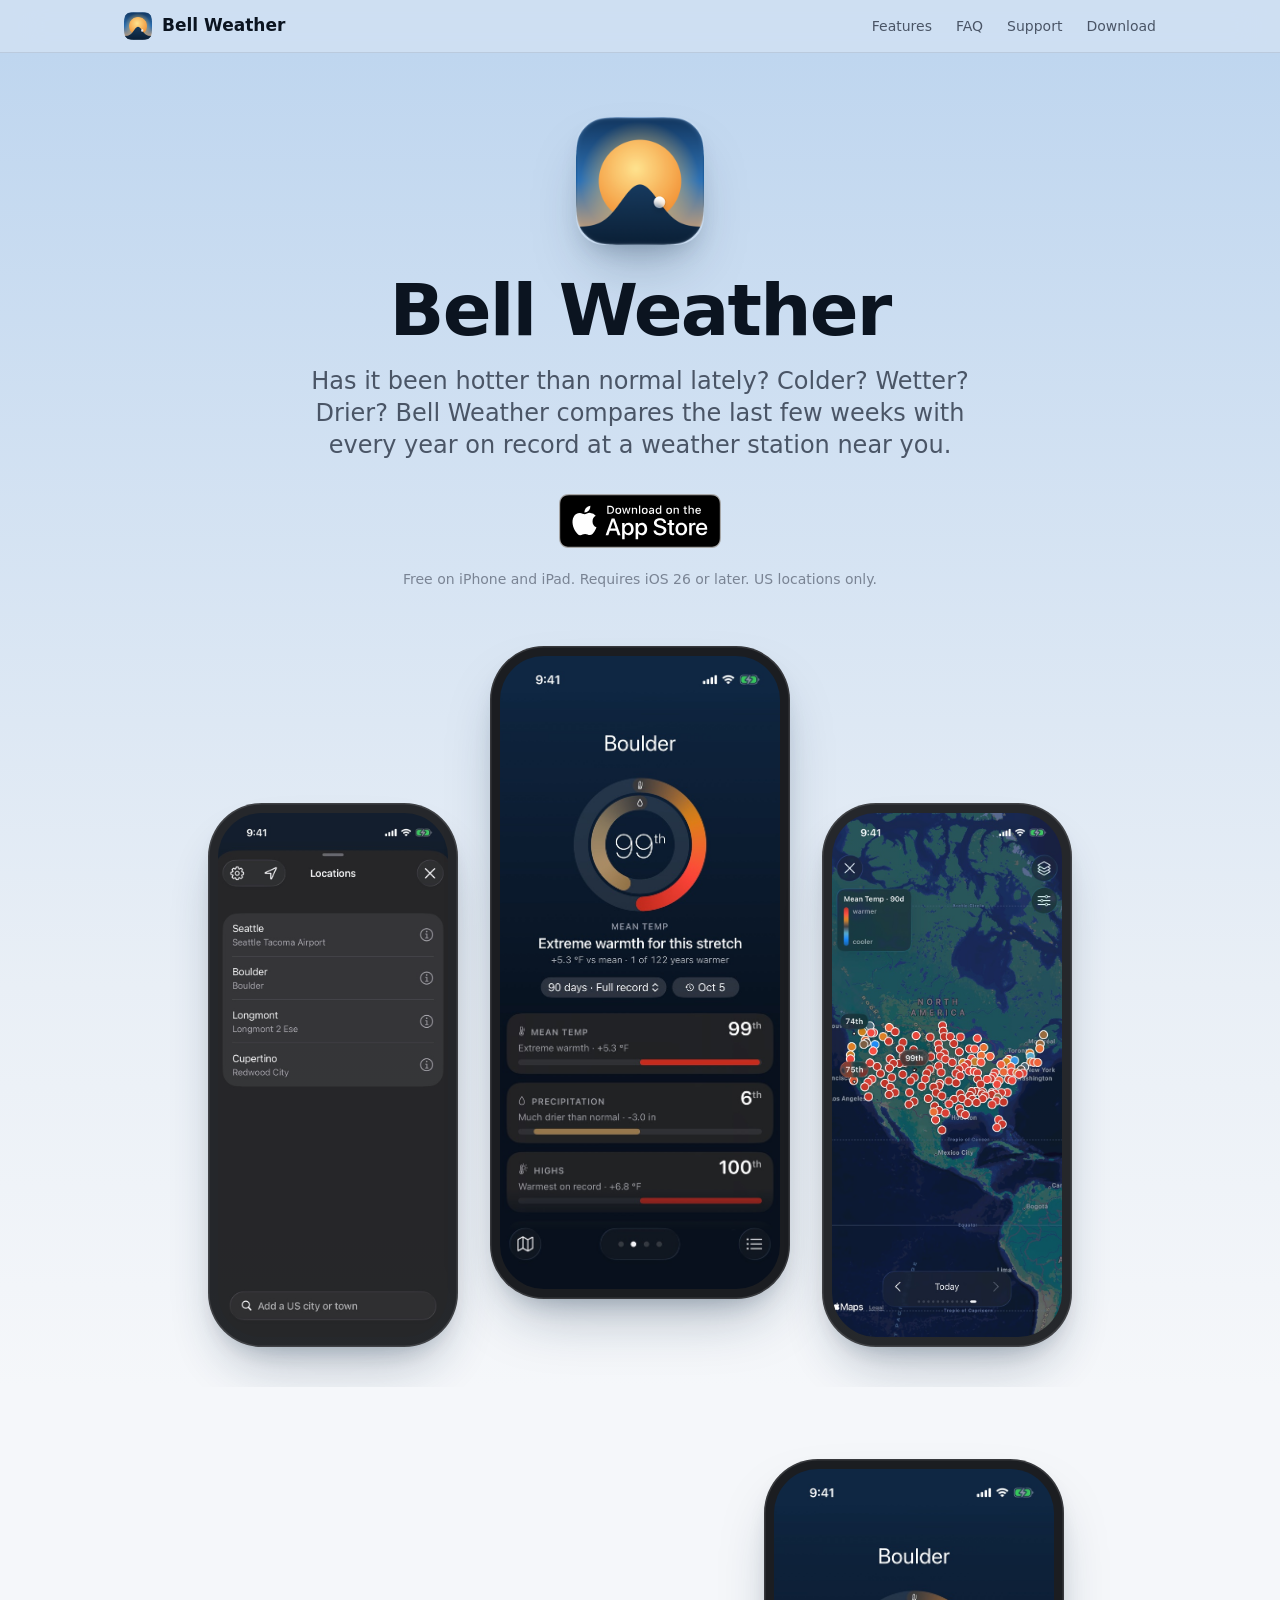
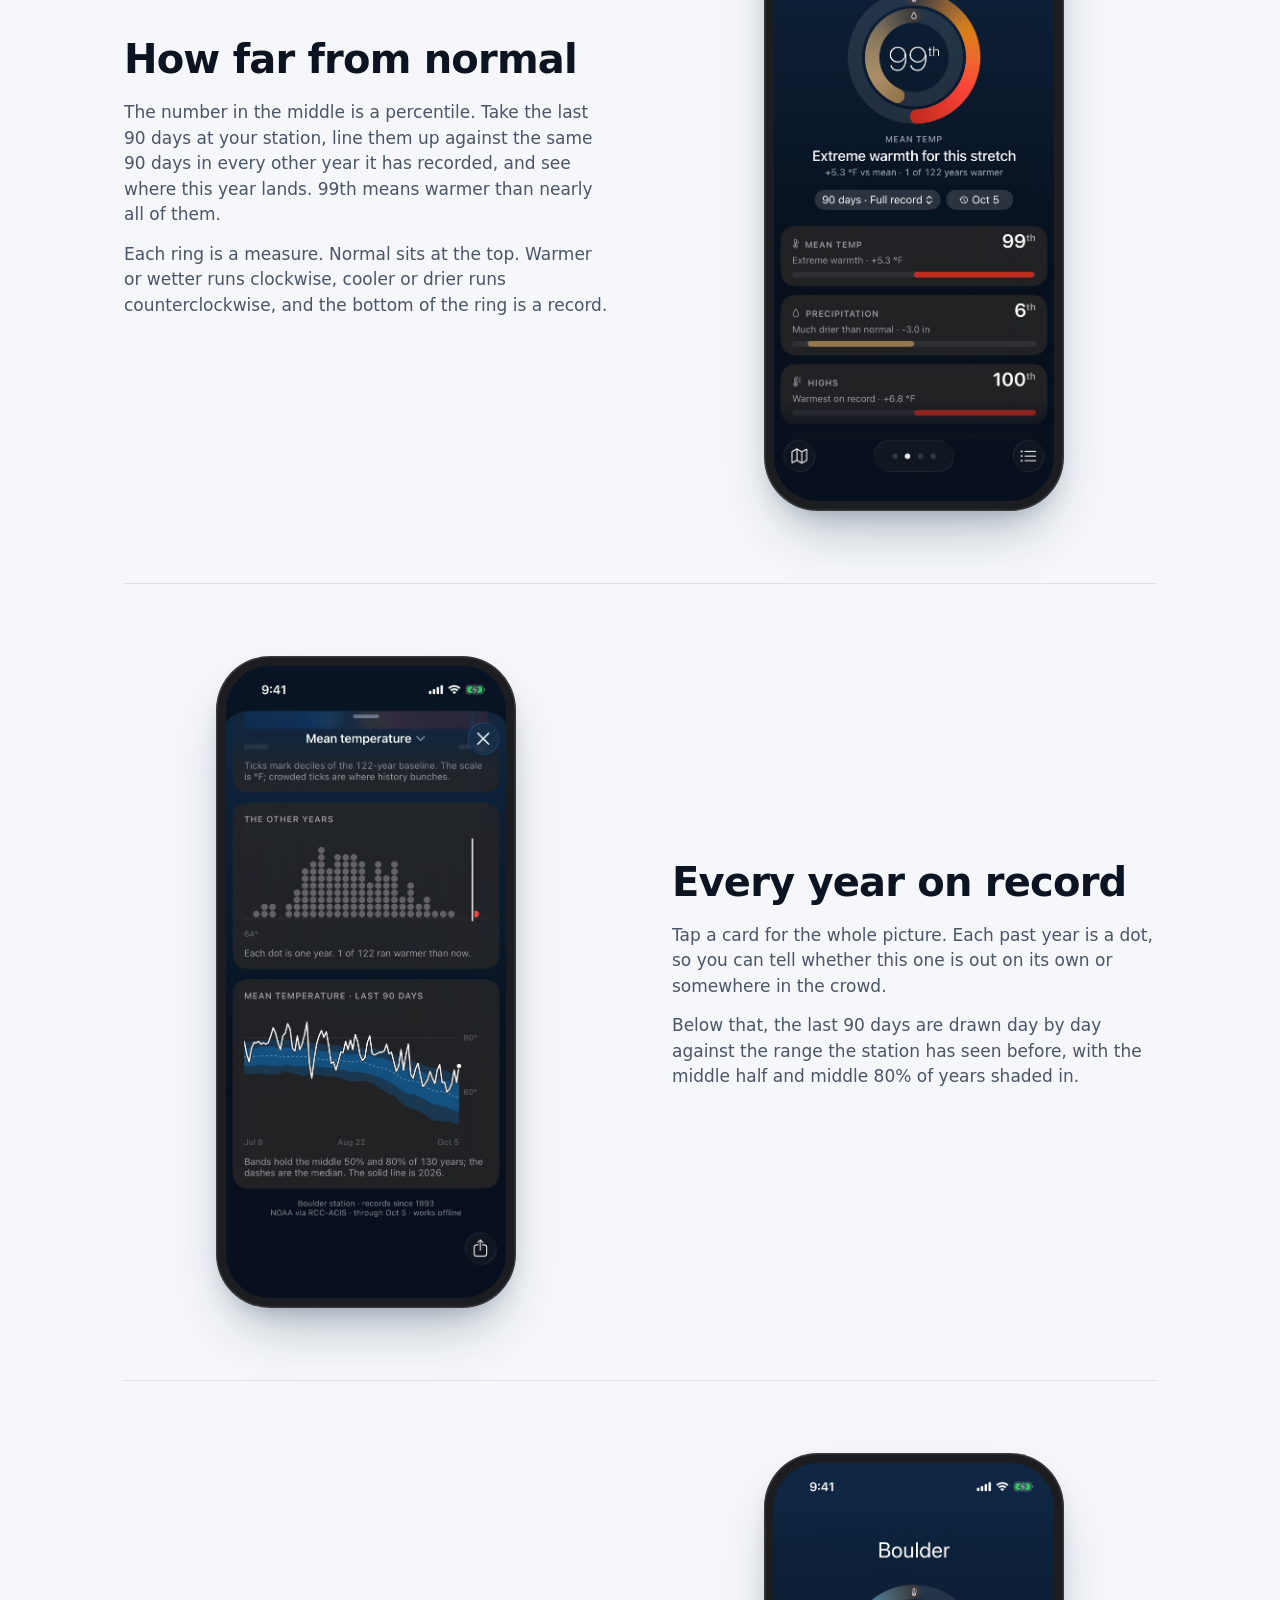
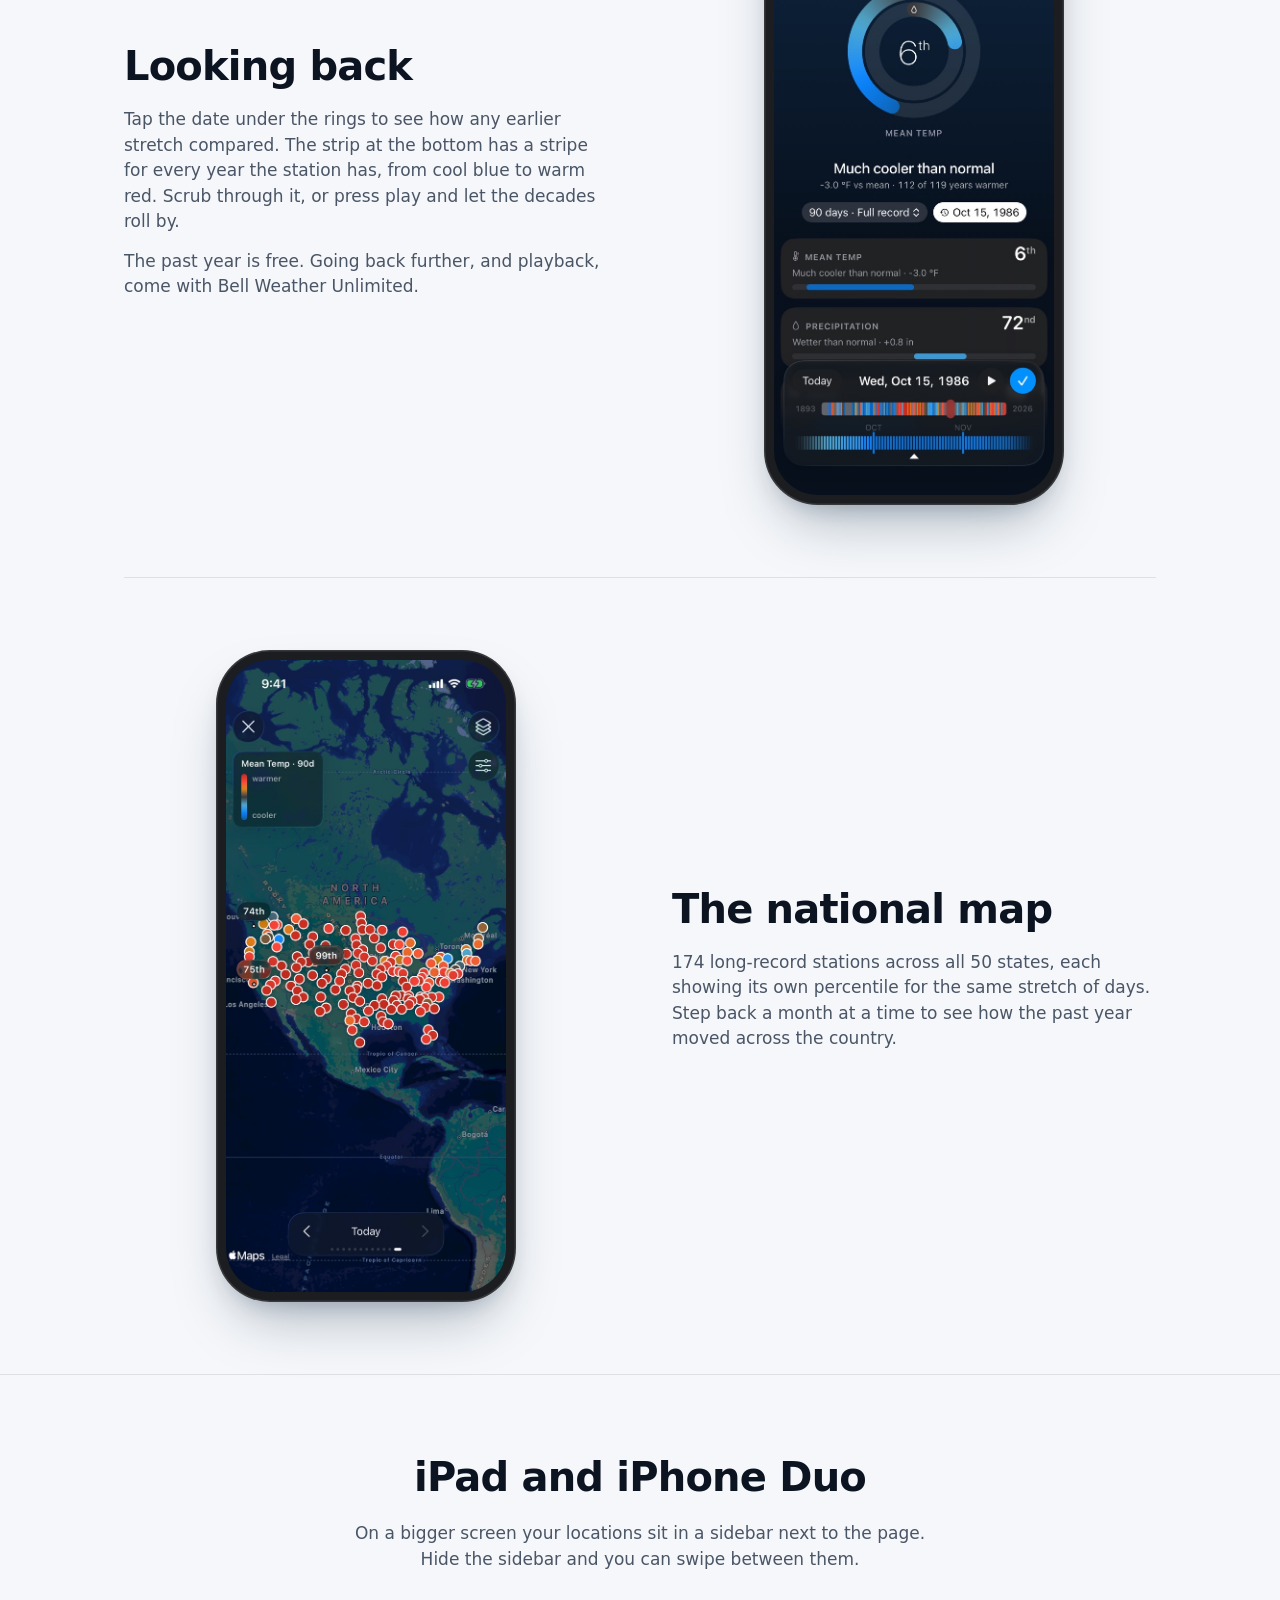
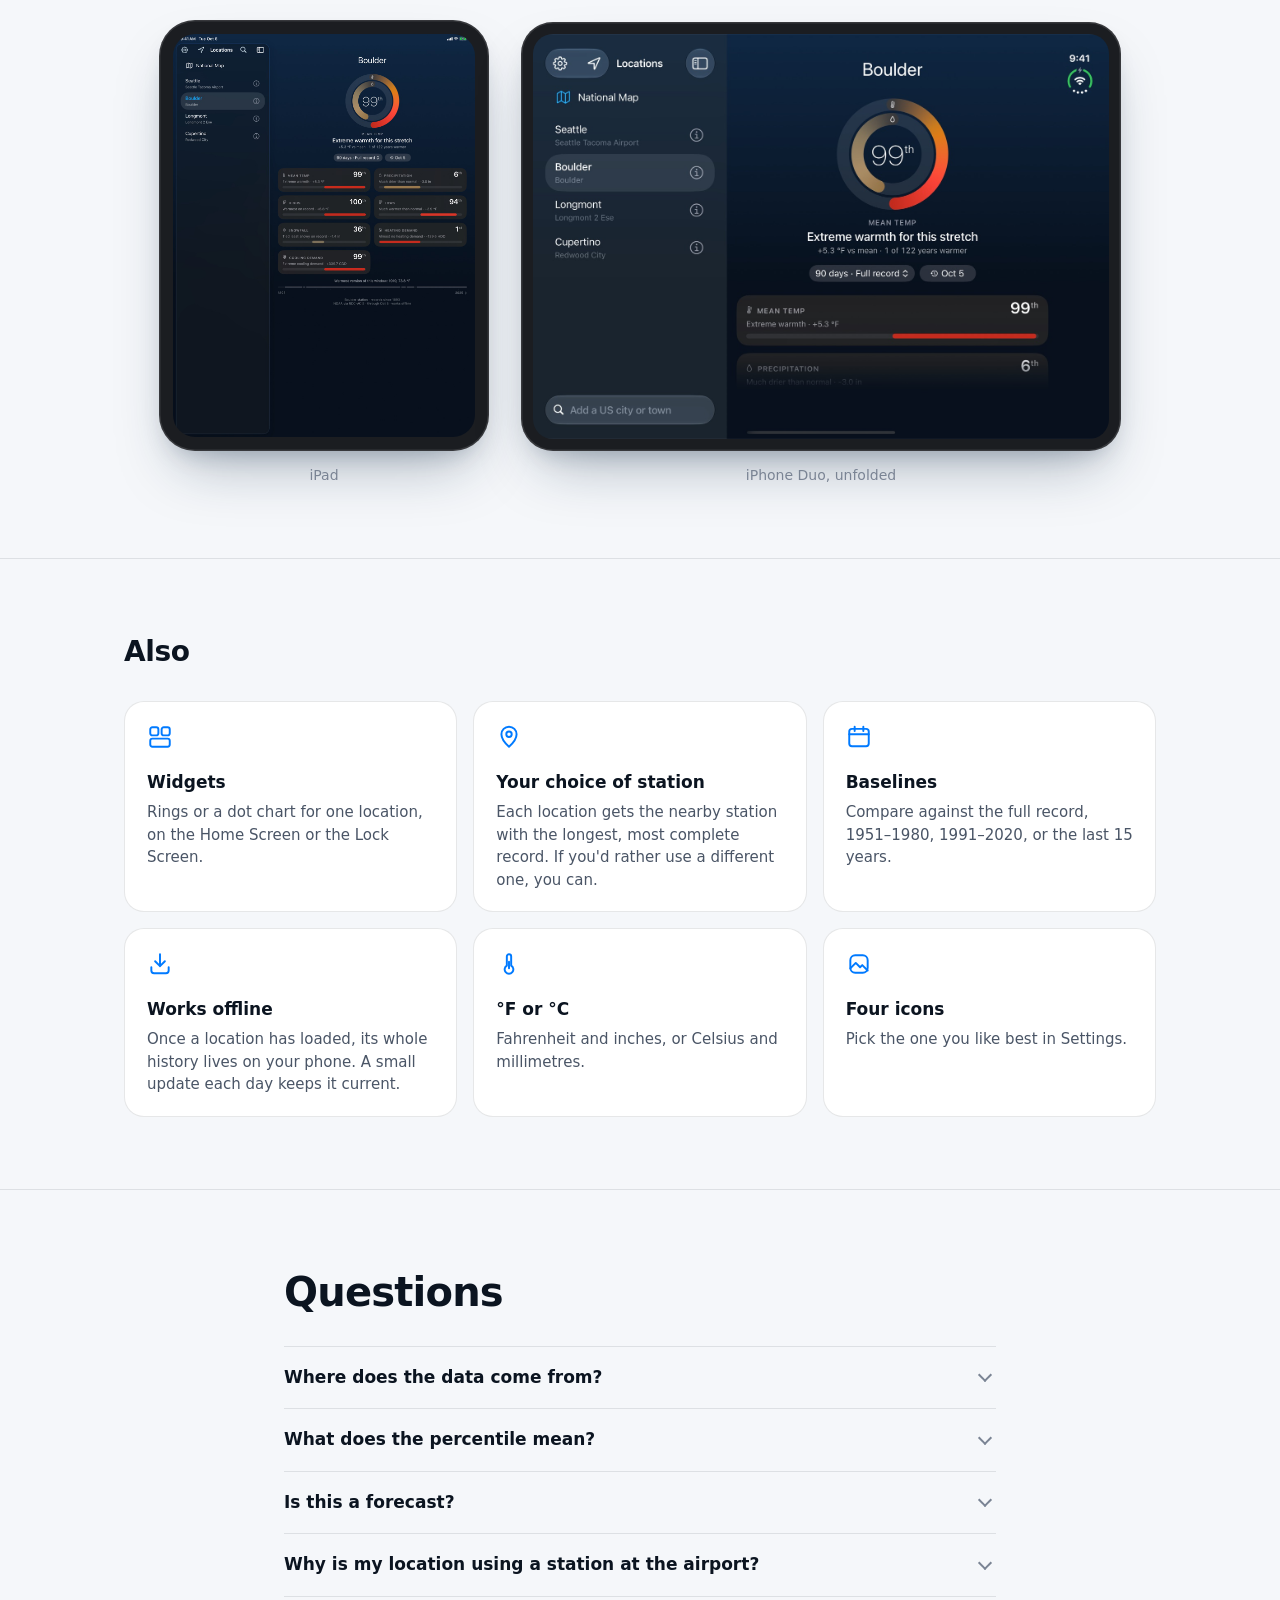
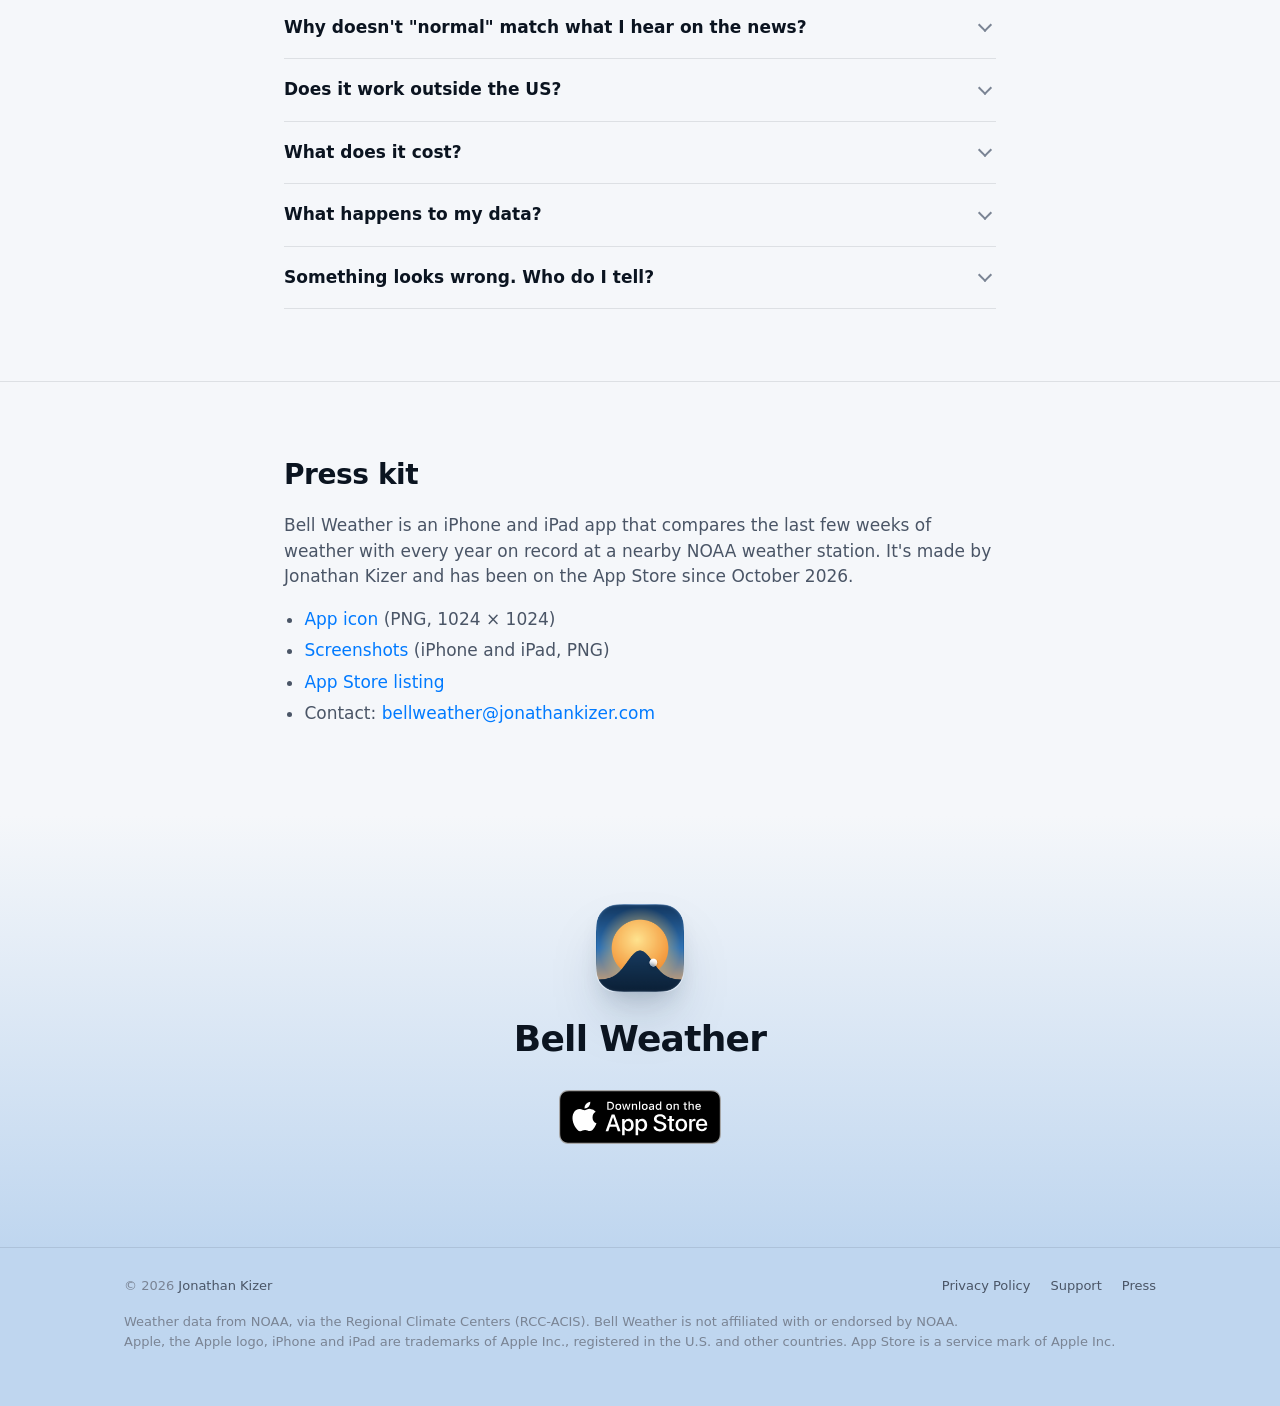
==== index.html @ 662f2205 "Point contact links at bellweather@jonathankizer.com; 1.1 is live - All mailto links and shown addre" ====
<!doctype html>
<html lang="en">
<head>
  <meta charset="utf-8">
  <meta name="viewport" content="width=device-width, initial-scale=1">
  <title>Bell Weather</title>
  <meta name="description" content="Has it been hotter than normal lately? Bell Weather compares the last few weeks with every year on record at a weather station near you. For iPhone and iPad.">
  <meta name="apple-itunes-app" content="app-id=6799502613">
  <meta name="theme-color" content="#bfd6ef" media="(prefers-color-scheme: light)">
  <meta name="theme-color" content="#0f2743" media="(prefers-color-scheme: dark)">
  <link rel="canonical" href="https://bellweather.dev/">
  <link rel="icon" type="image/png" href="assets/img/favicon.png">
  <link rel="apple-touch-icon" href="assets/img/apple-touch-icon.png">
  <link rel="stylesheet" href="assets/style.css">

  <meta property="og:type" content="website">
  <meta property="og:url" content="https://bellweather.dev/">
  <meta property="og:title" content="Bell Weather">
  <meta property="og:description" content="Has it been hotter than normal lately? Colder? Wetter? Drier? Bell Weather compares the last few weeks with every year on record.">
  <meta property="og:image" content="https://bellweather.dev/assets/img/og.png">
  <meta property="og:image:width" content="1200">
  <meta property="og:image:height" content="630">
  <meta name="twitter:card" content="summary_large_image">
</head>
<body>

<nav class="nav">
  <div class="wrap">
    <a class="brand" href="./"><img src="assets/img/apple-touch-icon.png" alt="">Bell Weather</a>
    <ul>
      <li class="hide-sm"><a href="#features">Features</a></li>
      <li><a href="#faq">FAQ</a></li>
      <li><a href="/support">Support</a></li>
      <li><a href="https://apps.apple.com/app/id6799502613">Download</a></li>
    </ul>
  </div>
</nav>

<header class="hero">
  <div class="wrap">
    <img class="icon" src="assets/img/icon.png" width="128" height="128" alt="Bell Weather app icon">
    <h1>Bell Weather</h1>
    <p class="lede">Has it been hotter than normal lately? Colder? Wetter? Drier? Bell Weather compares the last few weeks with every year on record at a weather station near you.</p>
    <a class="badge" href="https://apps.apple.com/app/id6799502613"><img src="assets/img/app-store-badge.svg" alt="Download on the App Store" width="162" height="54"></a>
    <p class="fine">Free on iPhone and iPad. Requires iOS 26 or later. US locations only.</p>

    <div class="phones" aria-hidden="true">
      <div class="phone"><img src="assets/img/iphone-05-locations.jpg" alt="" width="603" height="1311"></div>
      <div class="phone"><img src="assets/img/iphone-01-hero.jpg" alt="" width="603" height="1311"></div>
      <div class="phone"><img src="assets/img/iphone-04-map.jpg" alt="" width="603" height="1311"></div>
    </div>
  </div>
</header>

<main id="features">
  <div class="wrap">

    <section class="feature">
      <div class="text">
        <h2>How far from normal</h2>
        <p>The number in the middle is a percentile. Take the last 90 days at your station, line them up against the same 90 days in every other year it has recorded, and see where this year lands. 99th means warmer than nearly all of them.</p>
        <p>Each ring is a measure. Normal sits at the top. Warmer or wetter runs clockwise, cooler or drier runs counterclockwise, and the bottom of the ring is a record.</p>
      </div>
      <div class="media">
        <div class="phone"><img src="assets/img/iphone-01-hero.jpg" alt="Bell Weather showing Boulder in the 99th percentile for mean temperature over the last 90 days" width="603" height="1311" loading="lazy"></div>
      </div>
    </section>

    <section class="feature flip">
      <div class="text">
        <h2>Every year on record</h2>
        <p>Tap a card for the whole picture. Each past year is a dot, so you can tell whether this one is out on its own or somewhere in the crowd.</p>
        <p>Below that, the last 90 days are drawn day by day against the range the station has seen before, with the middle half and middle 80% of years shaded in.</p>
      </div>
      <div class="media">
        <div class="phone"><img src="assets/img/iphone-02-detail.jpg" alt="Detail view with a dot for each of 122 past years and a 90-day chart against historical bands" width="603" height="1311" loading="lazy"></div>
      </div>
    </section>

    <section class="feature">
      <div class="text">
        <h2>Looking back</h2>
        <p>Tap the date under the rings to see how any earlier stretch compared. The strip at the bottom has a stripe for every year the station has, from cool blue to warm red. Scrub through it, or press play and let the decades roll by.</p>
        <p>The past year is free. Going back further, and playback, come with Bell Weather Unlimited.</p>
      </div>
      <div class="media">
        <div class="phone"><img src="assets/img/iphone-03-timeline.jpg" alt="Timeline scrubbed back to October 1986, showing a cool 6th percentile" width="603" height="1311" loading="lazy"></div>
      </div>
    </section>

    <section class="feature flip">
      <div class="text">
        <h2>The national map</h2>
        <p>174 long-record stations across all 50 states, each showing its own percentile for the same stretch of days. Step back a month at a time to see how the past year moved across the country.</p>
      </div>
      <div class="media">
        <div class="phone"><img src="assets/img/iphone-04-map.jpg" alt="Map of the United States with a colored dot for each of 174 weather stations" width="603" height="1311" loading="lazy"></div>
      </div>
    </section>

  </div>

  <section class="wide">
    <div class="wrap">
      <h2>iPad and iPhone Duo</h2>
      <p>On a bigger screen your locations sit in a sidebar next to the page. Hide the sidebar and you can swipe between them.</p>
      <div class="devices">
        <figure>
          <div class="tablet"><img src="assets/img/ipad-hero.jpg" alt="Bell Weather on iPad with a sidebar of saved locations" width="1200" height="1600" loading="lazy"></div>
          <figcaption>iPad</figcaption>
        </figure>
        <figure>
          <div class="fold"><img src="assets/img/duo-inner-hero.jpg" alt="Bell Weather unfolded on iPhone Duo, with locations in a sidebar" width="1400" height="985" loading="lazy"></div>
          <figcaption>iPhone Duo, unfolded</figcaption>
        </figure>
      </div>
    </div>
  </section>

  <section class="also">
    <div class="wrap">
      <h2>Also</h2>
      <div class="grid">
        <div class="tile">
          <svg viewBox="0 0 24 24" fill="none" stroke="currentColor" stroke-width="1.8" stroke-linecap="round" stroke-linejoin="round" aria-hidden="true"><rect x="3" y="3" width="7.5" height="7.5" rx="2"/><rect x="13.5" y="3" width="7.5" height="7.5" rx="2"/><rect x="3" y="13.5" width="18" height="7.5" rx="2"/></svg>
          <h3>Widgets</h3>
          <p>Rings or a dot chart for one location, on the Home Screen or the Lock Screen.</p>
        </div>
        <div class="tile">
          <svg viewBox="0 0 24 24" fill="none" stroke="currentColor" stroke-width="1.8" stroke-linecap="round" stroke-linejoin="round" aria-hidden="true"><path d="M12 21s-7-6.2-7-11.5A7 7 0 0 1 19 9.5C19 14.8 12 21 12 21z"/><circle cx="12" cy="9.5" r="2.5"/></svg>
          <h3>Your choice of station</h3>
          <p>Each location gets the nearby station with the longest, most complete record. If you'd rather use a different one, you can.</p>
        </div>
        <div class="tile">
          <svg viewBox="0 0 24 24" fill="none" stroke="currentColor" stroke-width="1.8" stroke-linecap="round" stroke-linejoin="round" aria-hidden="true"><rect x="3" y="4.5" width="18" height="16" rx="2.5"/><path d="M3 9.5h18M8 2.5v4M16 2.5v4"/></svg>
          <h3>Baselines</h3>
          <p>Compare against the full record, 1951–1980, 1991–2020, or the last 15 years.</p>
        </div>
        <div class="tile">
          <svg viewBox="0 0 24 24" fill="none" stroke="currentColor" stroke-width="1.8" stroke-linecap="round" stroke-linejoin="round" aria-hidden="true"><path d="M12 3v11M7.5 9.5 12 14l4.5-4.5"/><path d="M4 15v3a2.5 2.5 0 0 0 2.5 2.5h11A2.5 2.5 0 0 0 20 18v-3"/></svg>
          <h3>Works offline</h3>
          <p>Once a location has loaded, its whole history lives on your phone. A small update each day keeps it current.</p>
        </div>
        <div class="tile">
          <svg viewBox="0 0 24 24" fill="none" stroke="currentColor" stroke-width="1.8" stroke-linecap="round" stroke-linejoin="round" aria-hidden="true"><path d="M10 13.5V5a2 2 0 1 1 4 0v8.5a4 4 0 1 1-4 0z"/><path d="M12 10v6"/></svg>
          <h3>°F or °C</h3>
          <p>Fahrenheit and inches, or Celsius and millimetres.</p>
        </div>
        <div class="tile">
          <svg viewBox="0 0 24 24" fill="none" stroke="currentColor" stroke-width="1.8" stroke-linecap="round" stroke-linejoin="round" aria-hidden="true"><rect x="4" y="4" width="16" height="16" rx="4.5"/><path d="M4 16l5-5 4 4 2-2 5 5"/></svg>
          <h3>Four icons</h3>
          <p>Pick the one you like best in Settings.</p>
        </div>
      </div>
    </div>
  </section>

  <section class="faq" id="faq">
    <div class="wrap">
      <h2>Questions</h2>

      <details>
        <summary>Where does the data come from?</summary>
        <div>
          <p>Daily station records from NOAA's <a href="https://www.ncei.noaa.gov/products/land-based-station/global-historical-climatology-network-daily">Global Historical Climatology Network</a>, served through the Regional Climate Centers' <a href="https://www.rcc-acis.org/">ACIS</a> system. When you add a location, Bell Weather downloads the station's entire daily history, then keeps it up to date with a small update each day.</p>
          <p>Bell Weather isn't affiliated with or endorsed by NOAA or the Regional Climate Centers.</p>
        </div>
      </details>

      <details>
        <summary>What does the percentile mean?</summary>
        <div>
          <p>Take the last 90 days at a station. Then take the same 90 calendar days from every other year that station has on record, and put them all in order. If this year lands above 70 of the 80 other years, that's the 88th percentile. If it's above 40 of them, that's the 50th.</p>
          <p>Years that tie split the difference, so a year matching ten others counts as beating five of them. You can switch the window to 30 or 60 days.</p>
        </div>
      </details>

      <details>
        <summary>Is this a forecast?</summary>
        <div>
          <p>No. There are no models or predictions anywhere in the app. Bell Weather only compares measurements that have already been taken, going back as far as the station does.</p>
        </div>
      </details>

      <details>
        <summary>Why is my location using a station at the airport?</summary>
        <div>
          <p>Stations are picked for how many years they cover and how complete their records are, so the one chosen for a location isn't always the closest. The best record is often at an airport rather than in town. You can see the alternatives, with how much of each record is usable, and switch to any of them. Different stations are never mixed in one comparison.</p>
        </div>
      </details>

      <details>
        <summary>Why doesn't "normal" match what I hear on the news?</summary>
        <div>
          <p>Forecasters usually mean the 1991–2020 average, which is NOAA's current set of official climate normals. Bell Weather defaults to the station's full record, which for many stations goes back more than a century. You can switch to 1951–1980, 1991–2020 or the last 15 years, and the answer can move quite a bit depending on which you pick.</p>
        </div>
      </details>

      <details>
        <summary>Does it work outside the US?</summary>
        <div>
          <p>Not at the moment. Locations need to be in the United States, including Alaska and Hawaii.</p>
        </div>
      </details>

      <details>
        <summary>What does it cost?</summary>
        <div>
          <p>Bell Weather is free to download, and two saved locations are free. Bell Weather Unlimited is a one-time $4.99 purchase that adds unlimited locations and the timeline back through every past year. There's no subscription, and it works with Family Sharing.</p>
          <p>If you downloaded Bell Weather before version 1.1, you already have Unlimited.</p>
        </div>
      </details>

      <details>
        <summary>What happens to my data?</summary>
        <div>
          <p>There's no account, no ads and no analytics. Besides requests for weather data and map searches, the only thing that leaves your device is your list of places, which syncs through your own iCloud account. If you use your current location, it's rounded to about a kilometer and used only to find nearby stations. The full <a href="/privacy">privacy policy</a> has the details.</p>
        </div>
      </details>

      <details>
        <summary>Something looks wrong. Who do I tell?</summary>
        <div>
          <p>Email <a href="mailto:bellweather@jonathankizer.com?subject=Bell%20Weather">bellweather@jonathankizer.com</a>, or use Send feedback in the app's Settings, which fills in your app version and the stations you've saved. If the problem is in the station's own readings, I can't fix those, but I can at least tell you so.</p>
        </div>
      </details>
    </div>
  </section>

  <section class="press" id="press">
    <div class="wrap">
      <h2>Press kit</h2>
      <p>Bell Weather is an iPhone and iPad app that compares the last few weeks of weather with every year on record at a nearby NOAA weather station. It's made by Jonathan Kizer and has been on the App Store since October 2026.</p>
      <ul>
        <li><a href="press/bell-weather-icon-1024.png" download>App icon</a> (PNG, 1024 × 1024)</li>
        <li><a href="press/bell-weather-screenshots.zip" download>Screenshots</a> (iPhone and iPad, PNG)</li>
        <li><a href="https://apps.apple.com/app/id6799502613">App Store listing</a></li>
        <li>Contact: <a href="mailto:bellweather@jonathankizer.com?subject=Bell%20Weather%20press">bellweather@jonathankizer.com</a></li>
      </ul>
    </div>
  </section>
</main>

<section class="cta">
  <div class="wrap">
    <img class="icon" src="assets/img/icon.png" width="88" height="88" alt="">
    <h2>Bell Weather</h2>
    <a class="badge" href="https://apps.apple.com/app/id6799502613"><img src="assets/img/app-store-badge.svg" alt="Download on the App Store" width="162" height="54"></a>
  </div>
</section>

<footer>
  <div class="wrap">
    <div class="row">
      <span>© 2026 <a href="https://jonathankizer.com">Jonathan Kizer</a></span>
      <ul>
        <li><a href="/privacy">Privacy Policy</a></li>
        <li><a href="/support">Support</a></li>
        <li><a href="#press">Press</a></li>
      </ul>
    </div>
    <p class="legal">Weather data from NOAA, via the Regional Climate Centers (RCC-ACIS). Bell Weather is not affiliated with or endorsed by NOAA.<br>
    Apple, the Apple logo, iPhone and iPad are trademarks of Apple Inc., registered in the U.S. and other countries. App Store is a service mark of Apple Inc.</p>
  </div>
</footer>

</body>
</html>
---- assets/style.css ----
/* Bell Weather — bellweather.dev
   Palette follows the app: the ground is BellWeatherCore's Sky gradient,
   accents are iOS system colors. Type is the system font, so Apple devices
   get SF Pro and everything else gets its own UI face. */

:root {
  --sky-top: #bfd6ef;
  --sky-bottom: #e9eff6;
  --bg: #f5f7fa;
  --card: #ffffff;
  --text: #0b1420;
  --text-2: #4a5566;
  --text-3: #7a8494;
  --rule: rgba(11, 20, 32, 0.1);
  --accent: #007aff;
  --warm: #ff3b30;
  --dry: #a2845e;
  --phone-bezel: #1b1d21;
  --shadow: 0 30px 60px -20px rgba(15, 39, 67, 0.35), 0 12px 24px -12px rgba(15, 39, 67, 0.25);
  color-scheme: light dark;
}

@media (prefers-color-scheme: dark) {
  :root:not([data-theme="light"]) {
    --sky-top: #0f2743;
    --sky-bottom: #07101c;
    --bg: #07101c;
    --card: #111a27;
    --text: #f2f5f9;
    --text-2: #a9b4c3;
    --text-3: #758195;
    --rule: rgba(255, 255, 255, 0.1);
    --accent: #0a84ff;
    --warm: #ff453a;
    --phone-bezel: #2a2d33;
    --shadow: 0 30px 60px -20px rgba(0, 0, 0, 0.7), 0 12px 24px -12px rgba(0, 0, 0, 0.5);
  }
}

:root[data-theme="dark"] {
  --sky-top: #0f2743;
  --sky-bottom: #07101c;
  --bg: #07101c;
  --card: #111a27;
  --text: #f2f5f9;
  --text-2: #a9b4c3;
  --text-3: #758195;
  --rule: rgba(255, 255, 255, 0.1);
  --accent: #0a84ff;
  --warm: #ff453a;
  --phone-bezel: #2a2d33;
  --shadow: 0 30px 60px -20px rgba(0, 0, 0, 0.7), 0 12px 24px -12px rgba(0, 0, 0, 0.5);
}

* { box-sizing: border-box; }

html { -webkit-text-size-adjust: 100%; scroll-behavior: smooth; }

body {
  margin: 0;
  background: var(--bg);
  color: var(--text);
  font: 17px/1.5 -apple-system, BlinkMacSystemFont, "SF Pro Text", system-ui, "Segoe UI", Roboto, "Helvetica Neue", sans-serif;
  -webkit-font-smoothing: antialiased;
}

a { color: var(--accent); text-decoration: none; }
a:hover { text-decoration: underline; }

img { display: block; max-width: 100%; height: auto; }

.wrap { max-width: 1080px; margin: 0 auto; padding: 0 24px; }

/* ---------- Nav ---------- */

.nav {
  position: sticky;
  top: env(safe-area-inset-top, 0px);
  z-index: 10;
  backdrop-filter: saturate(180%) blur(20px);
  -webkit-backdrop-filter: saturate(180%) blur(20px);
  background: color-mix(in srgb, var(--sky-top) 72%, transparent);
  border-bottom: 1px solid var(--rule);
}
.nav .wrap { display: flex; align-items: center; justify-content: space-between; height: 52px; }
.nav .brand { display: flex; align-items: center; gap: 10px; color: var(--text); font-weight: 600; font-size: 17px; }
.nav .brand:hover { text-decoration: none; }
.nav .brand img { width: 28px; height: 28px; border-radius: 7px; }
.nav ul { display: flex; gap: 24px; list-style: none; margin: 0; padding: 0; font-size: 14px; }
.nav ul a { color: var(--text-2); }
.nav ul a:hover { color: var(--text); text-decoration: none; }

/* ---------- Hero ---------- */

.hero {
  background: linear-gradient(180deg, var(--sky-top) 0%, var(--sky-bottom) 70%, var(--bg) 100%);
  text-align: center;
  padding: 64px 0 0;
  overflow: hidden;
}
.hero .icon {
  width: 128px;
  height: 128px;
  margin: 0 auto 28px;
  border-radius: 28px;
  box-shadow: var(--shadow);
}
.hero h1 {
  font-size: clamp(44px, 7vw, 72px);
  line-height: 1.05;
  letter-spacing: -0.025em;
  font-weight: 700;
  margin: 0 0 16px;
}
.hero .lede {
  font-size: clamp(19px, 2.4vw, 24px);
  line-height: 1.35;
  color: var(--text-2);
  max-width: 34em;
  margin: 0 auto 32px;
  text-wrap: balance;
}
.badge { display: inline-block; }
.badge img { height: 54px; width: auto; }
.badge:hover { opacity: 0.85; }
.hero .fine { font-size: 14px; color: var(--text-3); margin: 14px 0 0; }

.phones {
  display: flex;
  justify-content: center;
  align-items: flex-end;
  gap: 32px;
  margin-top: 56px;
  padding-bottom: 88px;
}
.phones .phone:nth-child(1), .phones .phone:nth-child(3) { width: 250px; transform: translateY(48px); opacity: 0.95; }
.phones .phone:nth-child(2) { width: 300px; }

/* ---------- Phone frame ---------- */

.phone {
  position: relative;
  width: 300px;
  aspect-ratio: 603 / 1311;
  padding: 10px;
  border-radius: 54px;
  background: var(--phone-bezel);
  box-shadow: var(--shadow), inset 0 0 0 1.5px rgba(255, 255, 255, 0.12);
  flex: none;
}
.phone img {
  width: 100%;
  height: 100%;
  object-fit: cover;
  border-radius: 44px;
}

/* ---------- Features ---------- */

.feature {
  display: grid;
  grid-template-columns: 1fr 1fr;
  align-items: center;
  gap: 64px;
  padding: 72px 0;
  border-top: 1px solid var(--rule);
}
.feature:first-of-type { border-top: 0; }
.feature .media { display: flex; justify-content: center; }
.feature.flip .media { order: -1; }
.feature .eyebrow {
  font-size: 13px;
  font-weight: 600;
  letter-spacing: 0.08em;
  text-transform: uppercase;
  color: var(--text-3);
  margin: 0 0 10px;
}
.feature h2 {
  font-size: clamp(30px, 4vw, 40px);
  line-height: 1.12;
  letter-spacing: -0.02em;
  margin: 0 0 18px;
}
.feature p { color: var(--text-2); margin: 0 0 14px; max-width: 30em; }

.wide {
  padding: 72px 0;
  border-top: 1px solid var(--rule);
  text-align: center;
}
.wide h2 { font-size: clamp(30px, 4vw, 40px); letter-spacing: -0.02em; margin: 0 0 14px; }
.wide > .wrap > p { color: var(--text-2); max-width: 36em; margin: 0 auto 48px; }
.devices { display: flex; justify-content: center; align-items: flex-end; gap: 32px; }
.tablet {
  width: 330px;
  padding: 14px;
  border-radius: 36px;
  background: var(--phone-bezel);
  box-shadow: var(--shadow), inset 0 0 0 1.5px rgba(255, 255, 255, 0.12);
}
.tablet img { border-radius: 22px; }
.fold {
  width: 600px;
  padding: 12px;
  border-radius: 32px;
  background: var(--phone-bezel);
  box-shadow: var(--shadow), inset 0 0 0 1.5px rgba(255, 255, 255, 0.12);
}
.fold img { border-radius: 20px; }
.devices figure { margin: 0; }
.devices figcaption { font-size: 14px; color: var(--text-3); margin-top: 14px; }

/* ---------- Also ---------- */

.also {
  padding: 72px 0;
  border-top: 1px solid var(--rule);
}
.also h2 { font-size: 28px; letter-spacing: -0.015em; margin: 0 0 28px; }
.grid {
  display: grid;
  grid-template-columns: repeat(3, 1fr);
  gap: 16px;
}
.tile {
  background: var(--card);
  border: 1px solid var(--rule);
  border-radius: 20px;
  padding: 22px 22px 20px;
}
.tile svg { width: 26px; height: 26px; color: var(--accent); margin-bottom: 12px; }
.tile h3 { font-size: 17px; margin: 0 0 6px; }
.tile p { font-size: 15px; color: var(--text-2); margin: 0; }

/* ---------- FAQ ---------- */

.faq { padding: 72px 0; border-top: 1px solid var(--rule); }
.faq .wrap { max-width: 760px; }
.faq h2 { font-size: clamp(30px, 4vw, 40px); letter-spacing: -0.02em; margin: 0 0 24px; }
.faq details { border-bottom: 1px solid var(--rule); }
.faq details:first-of-type { border-top: 1px solid var(--rule); }
.faq summary {
  list-style: none;
  cursor: pointer;
  padding: 18px 32px 18px 0;
  font-weight: 600;
  position: relative;
}
.faq summary::-webkit-details-marker { display: none; }
.faq summary::after {
  content: "";
  position: absolute;
  right: 6px;
  top: 50%;
  width: 8px;
  height: 8px;
  border-right: 2px solid var(--text-3);
  border-bottom: 2px solid var(--text-3);
  transform: translateY(-70%) rotate(45deg);
  transition: transform 0.2s;
}
.faq details[open] summary::after { transform: translateY(-30%) rotate(-135deg); }
.faq details > div { padding: 0 0 20px; color: var(--text-2); }
.faq details > div p { margin: 0 0 12px; }
.faq details > div p:last-child { margin-bottom: 0; }

/* ---------- Press ---------- */

.press { padding: 72px 0; border-top: 1px solid var(--rule); }
.press .wrap { max-width: 760px; }
.press h2 { font-size: 28px; letter-spacing: -0.015em; margin: 0 0 12px; }
.press p { color: var(--text-2); }
.press ul { padding-left: 1.2em; color: var(--text-2); }
.press li { margin: 6px 0; }

/* ---------- CTA + footer ---------- */

.cta {
  text-align: center;
  padding: 88px 0 96px;
  background: linear-gradient(0deg, var(--sky-top) 0%, var(--bg) 100%);
}
.cta img.icon { width: 88px; height: 88px; border-radius: 20px; margin: 0 auto 20px; box-shadow: var(--shadow); }
.cta h2 { font-size: clamp(28px, 4vw, 36px); letter-spacing: -0.02em; margin: 0 0 24px; }

footer {
  background: var(--sky-top);
  border-top: 1px solid var(--rule);
  font-size: 13px;
  color: var(--text-3);
  padding: 28px 0 40px;
}
footer .row { display: flex; flex-wrap: wrap; justify-content: space-between; gap: 12px 24px; }
footer ul { display: flex; flex-wrap: wrap; gap: 20px; list-style: none; margin: 0; padding: 0; }
footer a { color: var(--text-2); }
footer .legal { margin-top: 16px; line-height: 1.6; }

/* ---------- Small screens ---------- */

@media (max-width: 860px) {
  .feature { grid-template-columns: 1fr; gap: 40px; padding: 56px 0; text-align: center; }
  .feature p { margin-left: auto; margin-right: auto; }
  .feature.flip .media { order: 0; }
  .grid { grid-template-columns: 1fr 1fr; }
  .devices { flex-direction: column; align-items: center; gap: 40px; }
  .tablet { width: min(100%, 330px); }
  .fold { width: min(100%, 600px); }
}

@media (max-width: 600px) {
  .wrap { padding: 0 16px; }
  .nav ul { gap: 16px; }
  .nav ul li.hide-sm { display: none; }
  .hero { padding-top: 48px; }
  .hero .icon { width: 104px; height: 104px; border-radius: 23px; }
  .phones { gap: 0; margin-top: 48px; }
  .phones .phone:nth-child(1), .phones .phone:nth-child(3) { display: none; }
  .phones .phone:nth-child(2) { width: 260px; }
  .phones { padding-bottom: 56px; }
  /* the hero already shows this screen */
  .feature:first-of-type .media { display: none; }
  .phone { width: 260px; border-radius: 46px; padding: 9px; }
  .phone img { border-radius: 37px; }
  .grid { grid-template-columns: 1fr; }
  footer .row { flex-direction: column; }
}

@media (prefers-reduced-motion: reduce) {
  html { scroll-behavior: auto; }
}

/* ---------- Text pages (support, privacy) ---------- */

.doc-head {
  background: linear-gradient(180deg, var(--sky-top) 0%, var(--bg) 100%);
  padding: 64px 0 40px;
}
.doc-head .wrap, .doc .wrap { max-width: 720px; }
.doc-head h1 { font-size: clamp(36px, 5vw, 48px); letter-spacing: -0.025em; line-height: 1.1; margin: 0 0 10px; text-wrap: balance; }
.doc-head .meta { color: var(--text-3); font-size: 15px; margin: 0; }
.doc { padding: 8px 0 88px; }
.doc p, .doc li { color: var(--text-2); }
.doc p { margin: 0 0 16px; }
.doc strong { color: var(--text); }
.doc h2 { font-size: 26px; letter-spacing: -0.015em; margin: 48px 0 14px; padding-top: 28px; border-top: 1px solid var(--rule); }
.doc h3 { font-size: 18px; margin: 32px 0 8px; }
.doc ul { padding-left: 1.2em; margin: 0 0 16px; }
.doc li { margin: 6px 0; }
.doc code { font: 15px ui-monospace, "SF Mono", Menlo, monospace; background: var(--card); border: 1px solid var(--rule); border-radius: 6px; padding: 1px 6px; }
.doc .lead { font-size: 19px; line-height: 1.5; color: var(--text); }
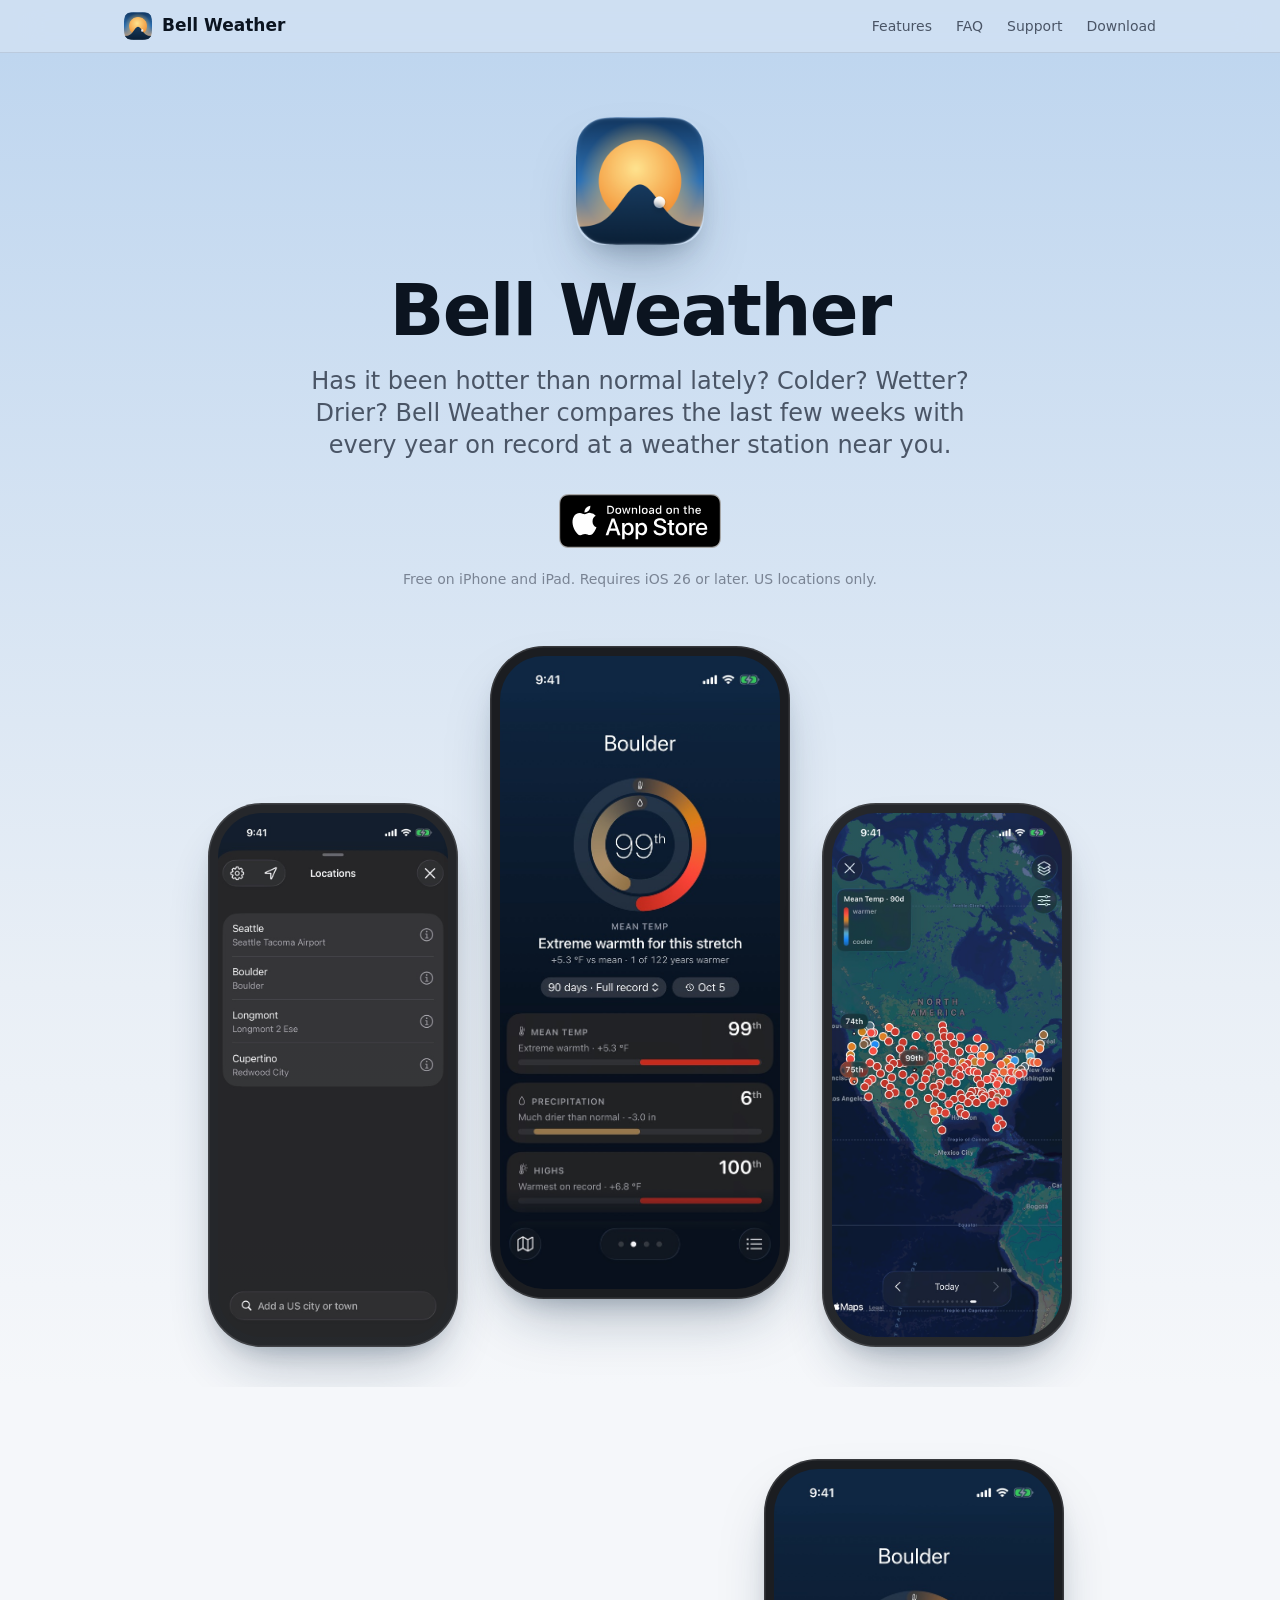
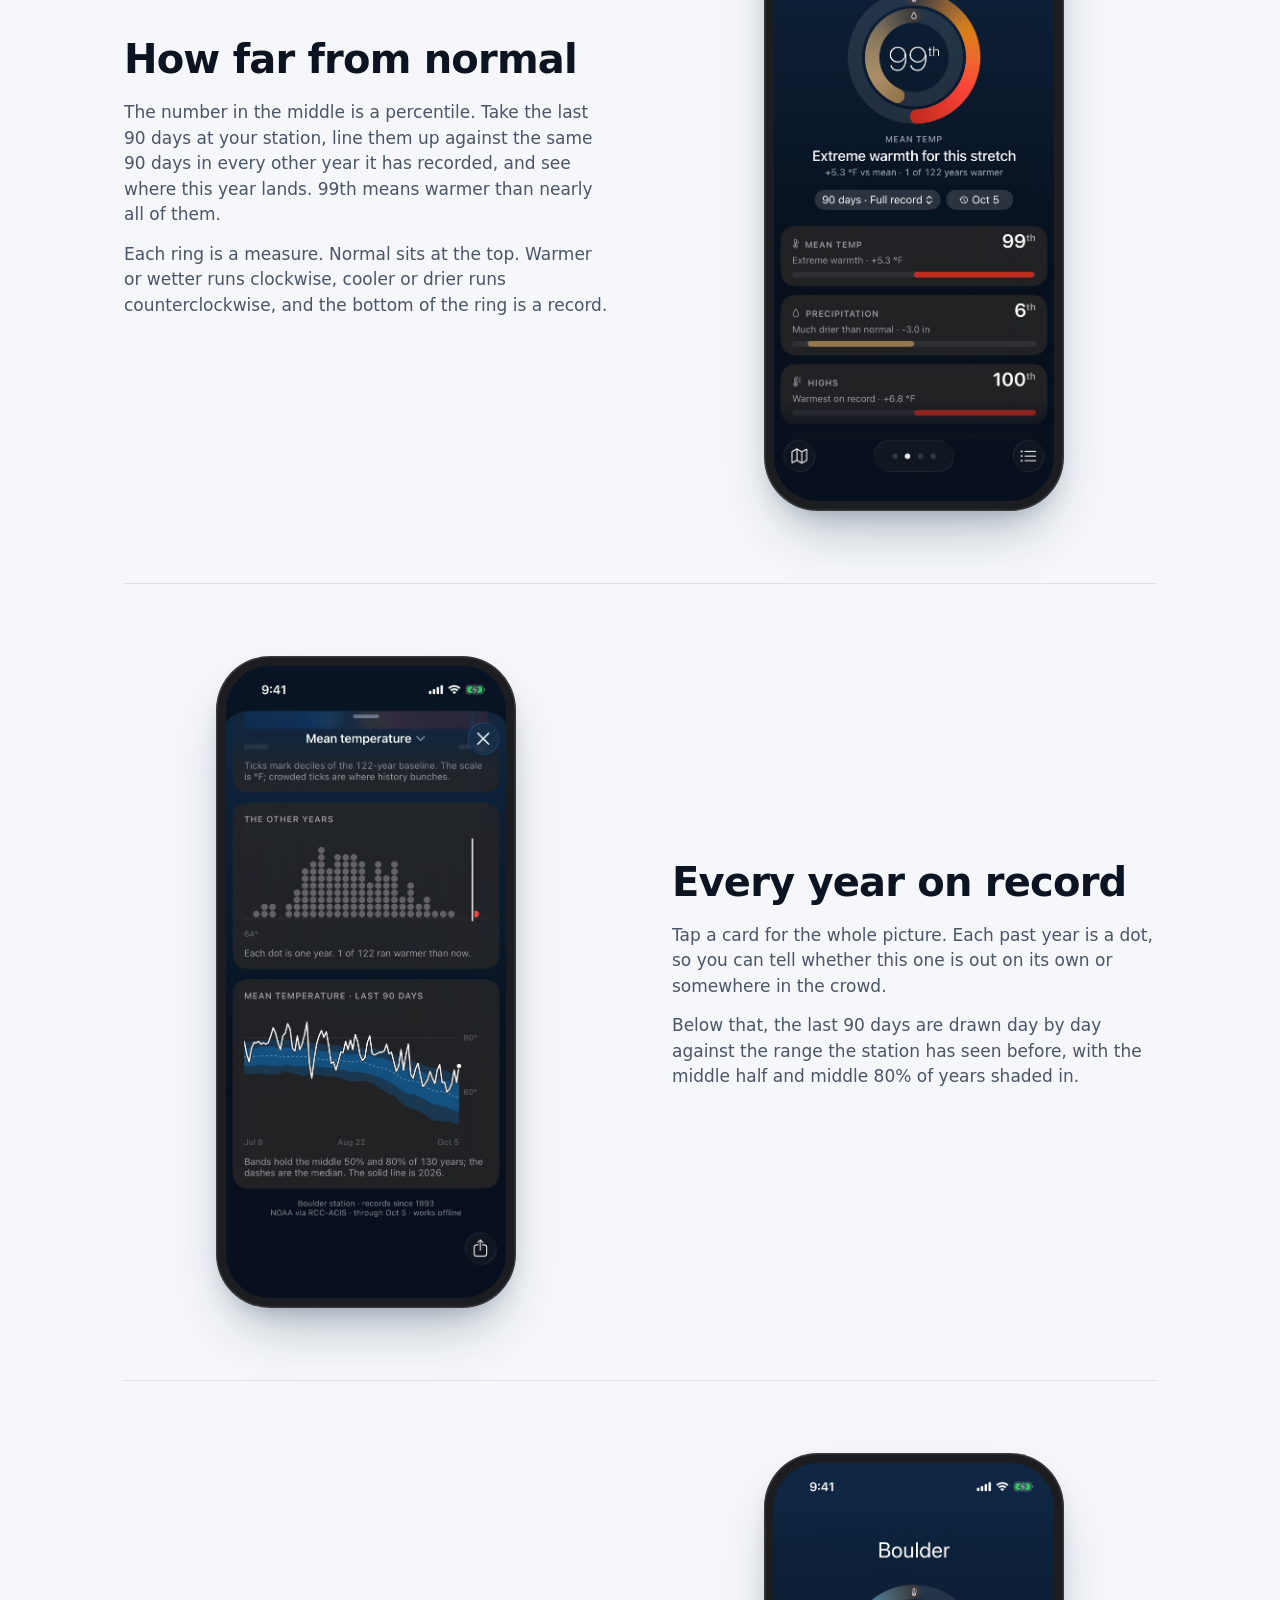
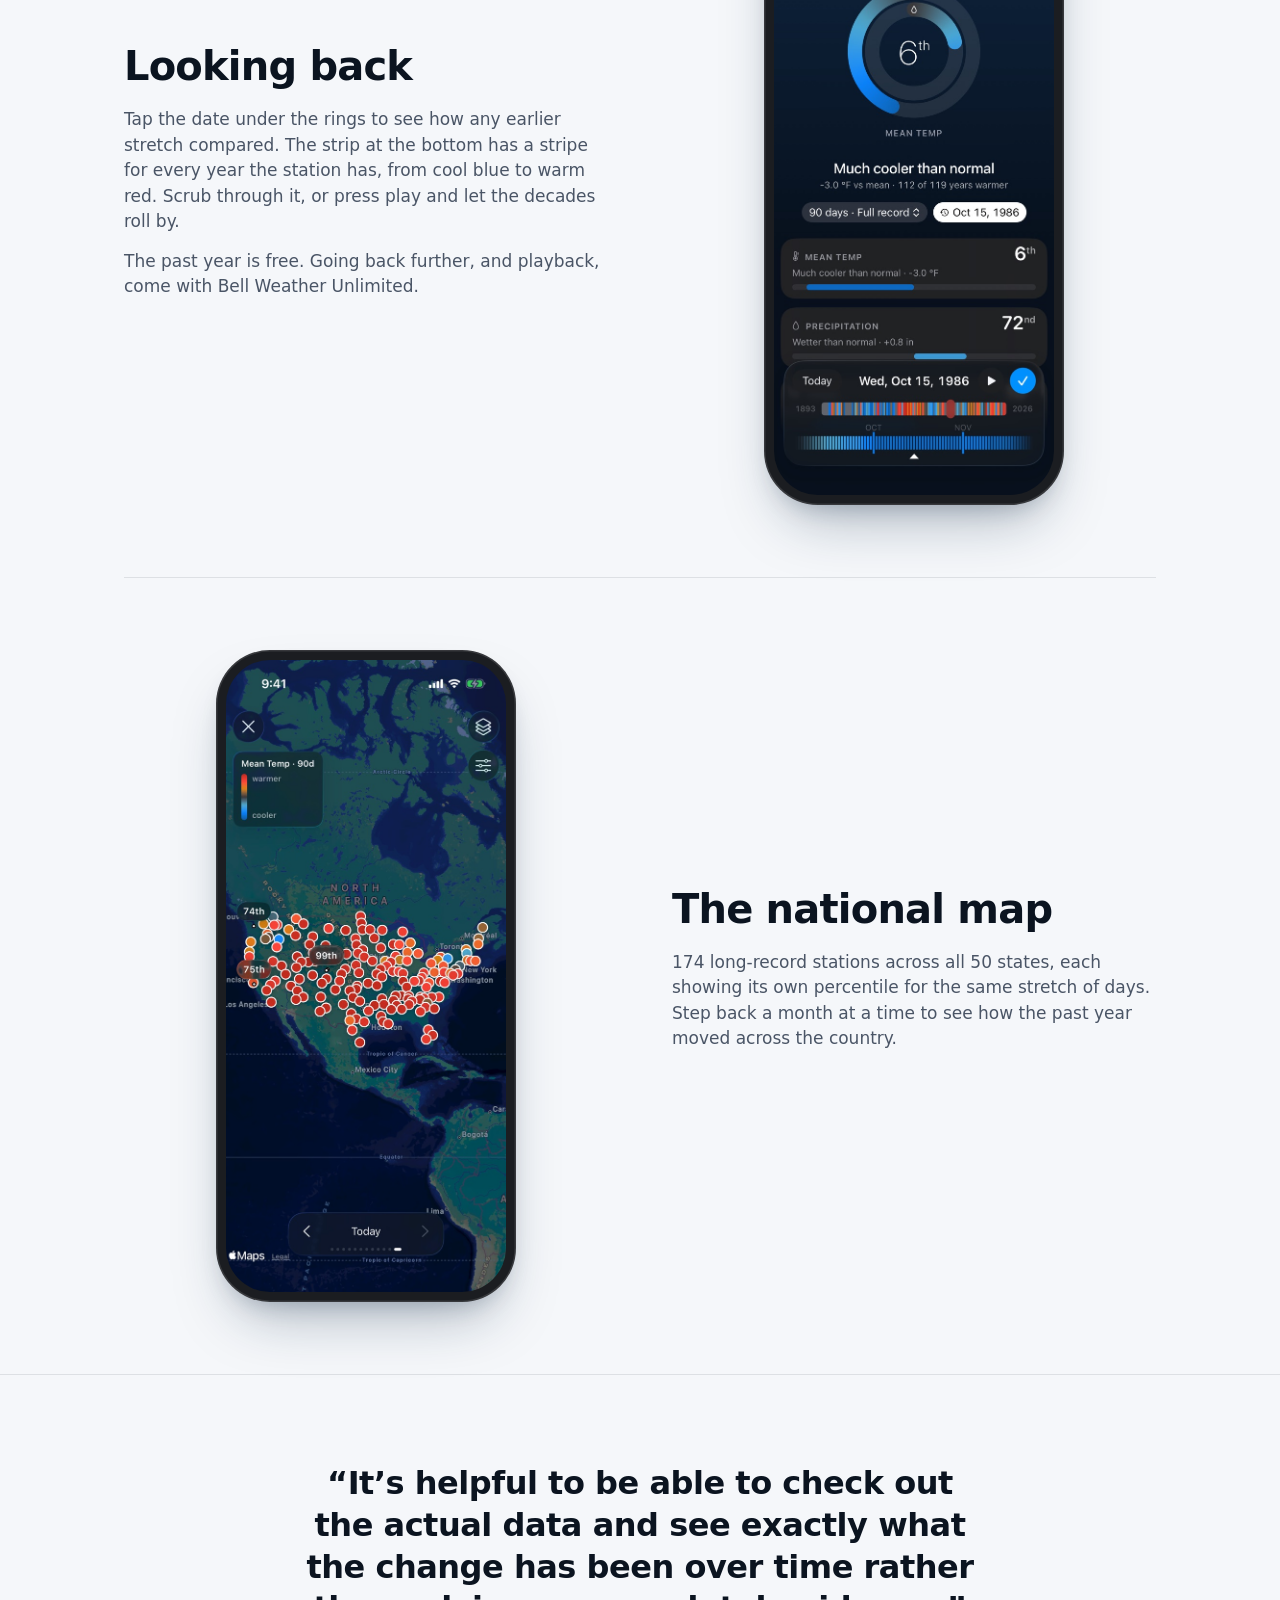
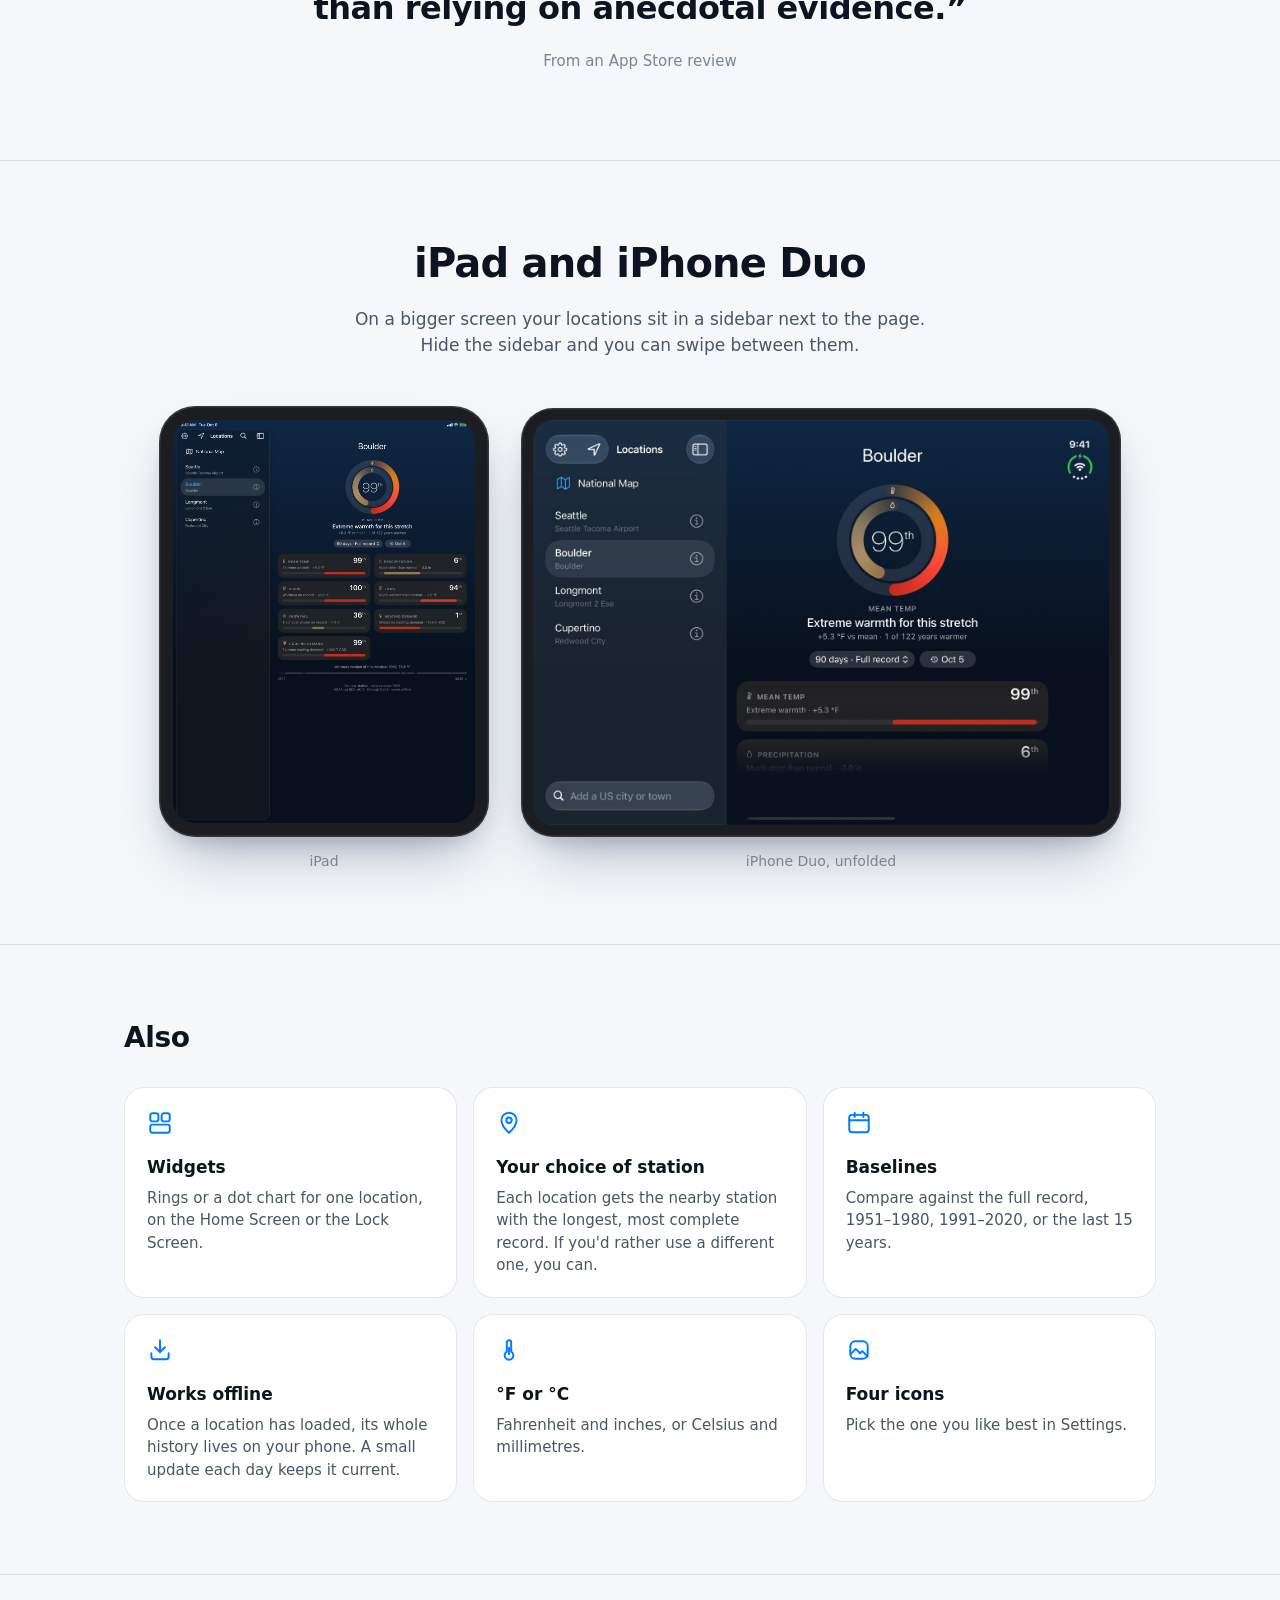
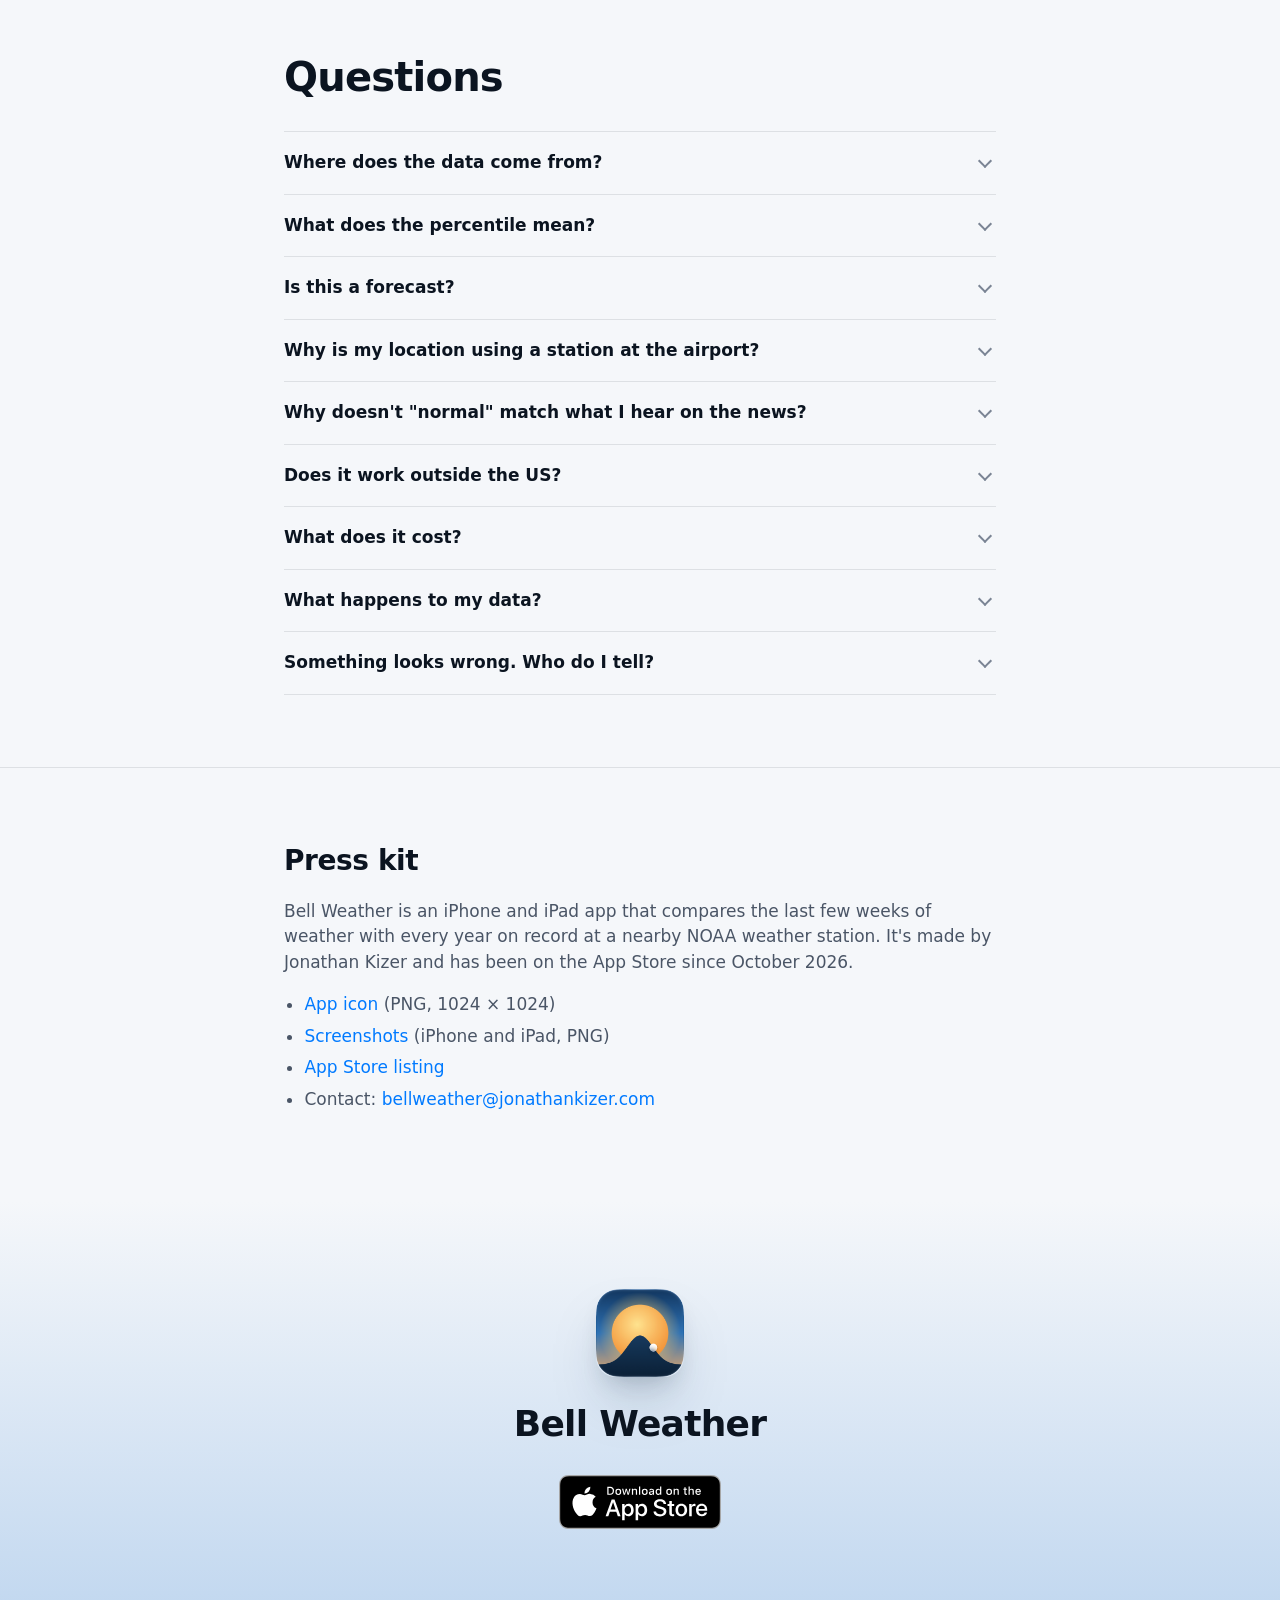
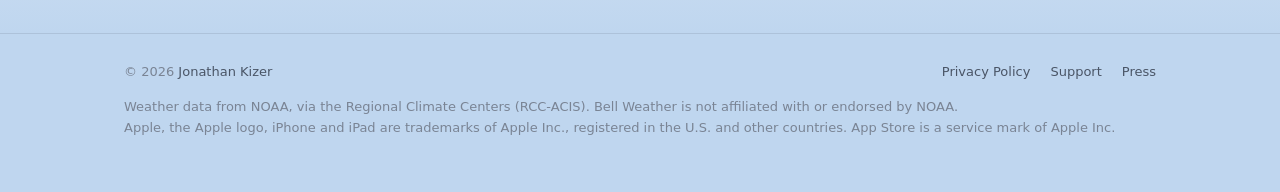
==== commit 86ad29cd: "Add a pull quote from an App Store review after the features Co-Authored-By: Claude Opus 5.5 <norepl" ====
--- a/index.html
+++ b/index.html
@@ -31,7 +31,7 @@
       <li class="hide-sm"><a href="#features">Features</a></li>
       <li><a href="#faq">FAQ</a></li>
       <li><a href="/support">Support</a></li>
-      <li><a href="https://apps.apple.com/app/id6799502613">Download</a></li>
+      <li><a href="https://apps.apple.com/app/apple-store/id6799502613?pt=118929077&amp;ct=site&amp;mt=8">Download</a></li>
     </ul>
   </div>
 </nav>
@@ -41,7 +41,7 @@
     <img class="icon" src="assets/img/icon.png" width="128" height="128" alt="Bell Weather app icon">
     <h1>Bell Weather</h1>
     <p class="lede">Has it been hotter than normal lately? Colder? Wetter? Drier? Bell Weather compares the last few weeks with every year on record at a weather station near you.</p>
-    <a class="badge" href="https://apps.apple.com/app/id6799502613"><img src="assets/img/app-store-badge.svg" alt="Download on the App Store" width="162" height="54"></a>
+    <a class="badge" href="https://apps.apple.com/app/apple-store/id6799502613?pt=118929077&amp;ct=site&amp;mt=8"><img src="assets/img/app-store-badge.svg" alt="Download on the App Store" width="162" height="54"></a>
     <p class="fine">Free on iPhone and iPad. Requires iOS 26 or later. US locations only.</p>
 
     <div class="phones" aria-hidden="true">
@@ -99,6 +99,17 @@
     </section>
 
   </div>
+
+  <section class="quote">
+    <div class="wrap">
+      <figure>
+        <blockquote>
+          <p>It’s helpful to be able to check out the actual data and see exactly what the change has been over time rather than relying on anecdotal evidence.</p>
+        </blockquote>
+        <figcaption>From an App Store review</figcaption>
+      </figure>
+    </div>
+  </section>
 
   <section class="wide">
     <div class="wrap">
@@ -245,7 +256,7 @@
   <div class="wrap">
     <img class="icon" src="assets/img/icon.png" width="88" height="88" alt="">
     <h2>Bell Weather</h2>
-    <a class="badge" href="https://apps.apple.com/app/id6799502613"><img src="assets/img/app-store-badge.svg" alt="Download on the App Store" width="162" height="54"></a>
+    <a class="badge" href="https://apps.apple.com/app/apple-store/id6799502613?pt=118929077&amp;ct=site&amp;mt=8"><img src="assets/img/app-store-badge.svg" alt="Download on the App Store" width="162" height="54"></a>
   </div>
 </section>
 
--- a/assets/style.css
+++ b/assets/style.css
@@ -211,6 +211,27 @@
 .devices figure { margin: 0; }
 .devices figcaption { font-size: 14px; color: var(--text-3); margin-top: 14px; }
 
+/* ---------- Review quote ---------- */
+
+.quote {
+  padding: 88px 0;
+  border-top: 1px solid var(--rule);
+  text-align: center;
+}
+.quote figure { margin: 0 auto; max-width: 760px; }
+.quote blockquote { margin: 0; }
+.quote blockquote p {
+  font-size: clamp(24px, 3.2vw, 32px);
+  line-height: 1.3;
+  letter-spacing: -0.015em;
+  font-weight: 600;
+  margin: 0;
+  text-wrap: balance;
+}
+.quote blockquote p::before { content: "“"; }
+.quote blockquote p::after { content: "”"; }
+.quote figcaption { font-size: 15px; color: var(--text-3); margin-top: 20px; }
+
 /* ---------- Also ---------- */
 
 .also {
@@ -323,6 +344,7 @@
   .phone { width: 260px; border-radius: 46px; padding: 9px; }
   .phone img { border-radius: 37px; }
   .grid { grid-template-columns: 1fr; }
+  .quote { padding: 64px 0; }
   footer .row { flex-direction: column; }
 }
 
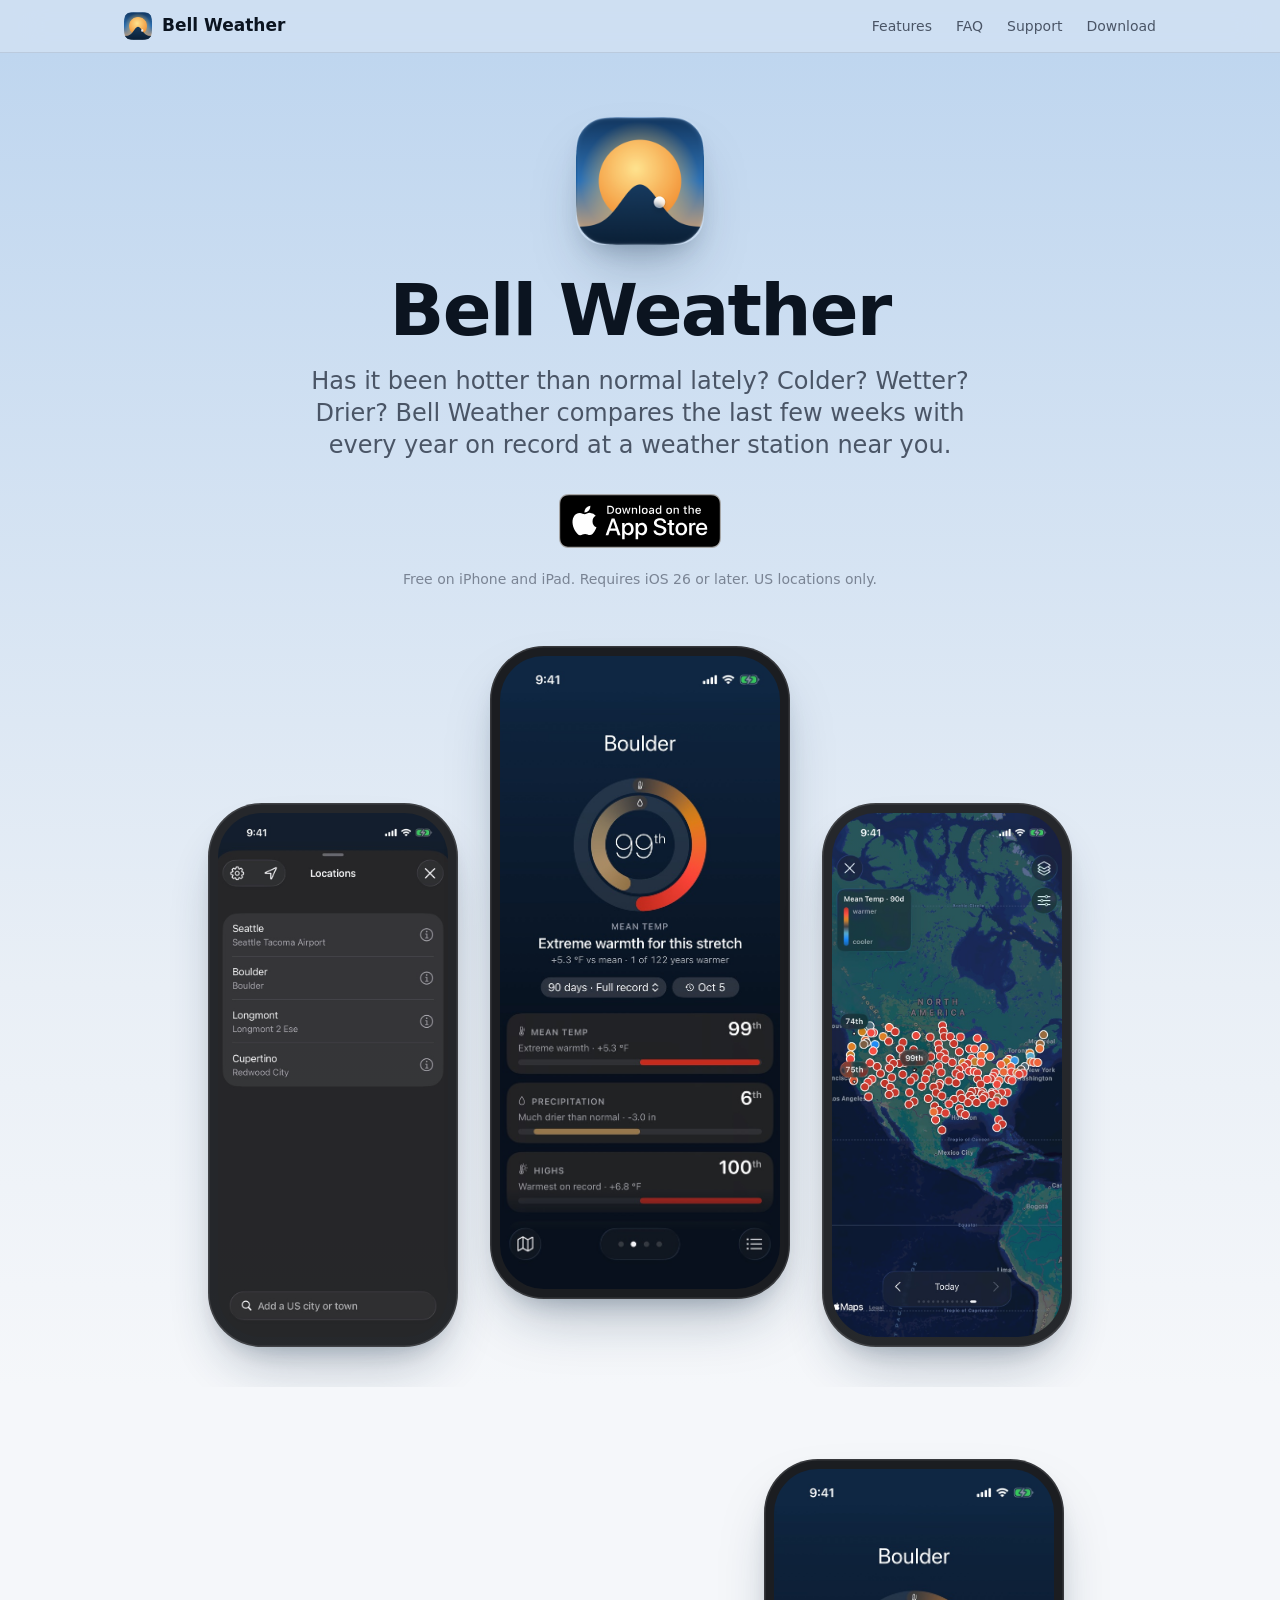
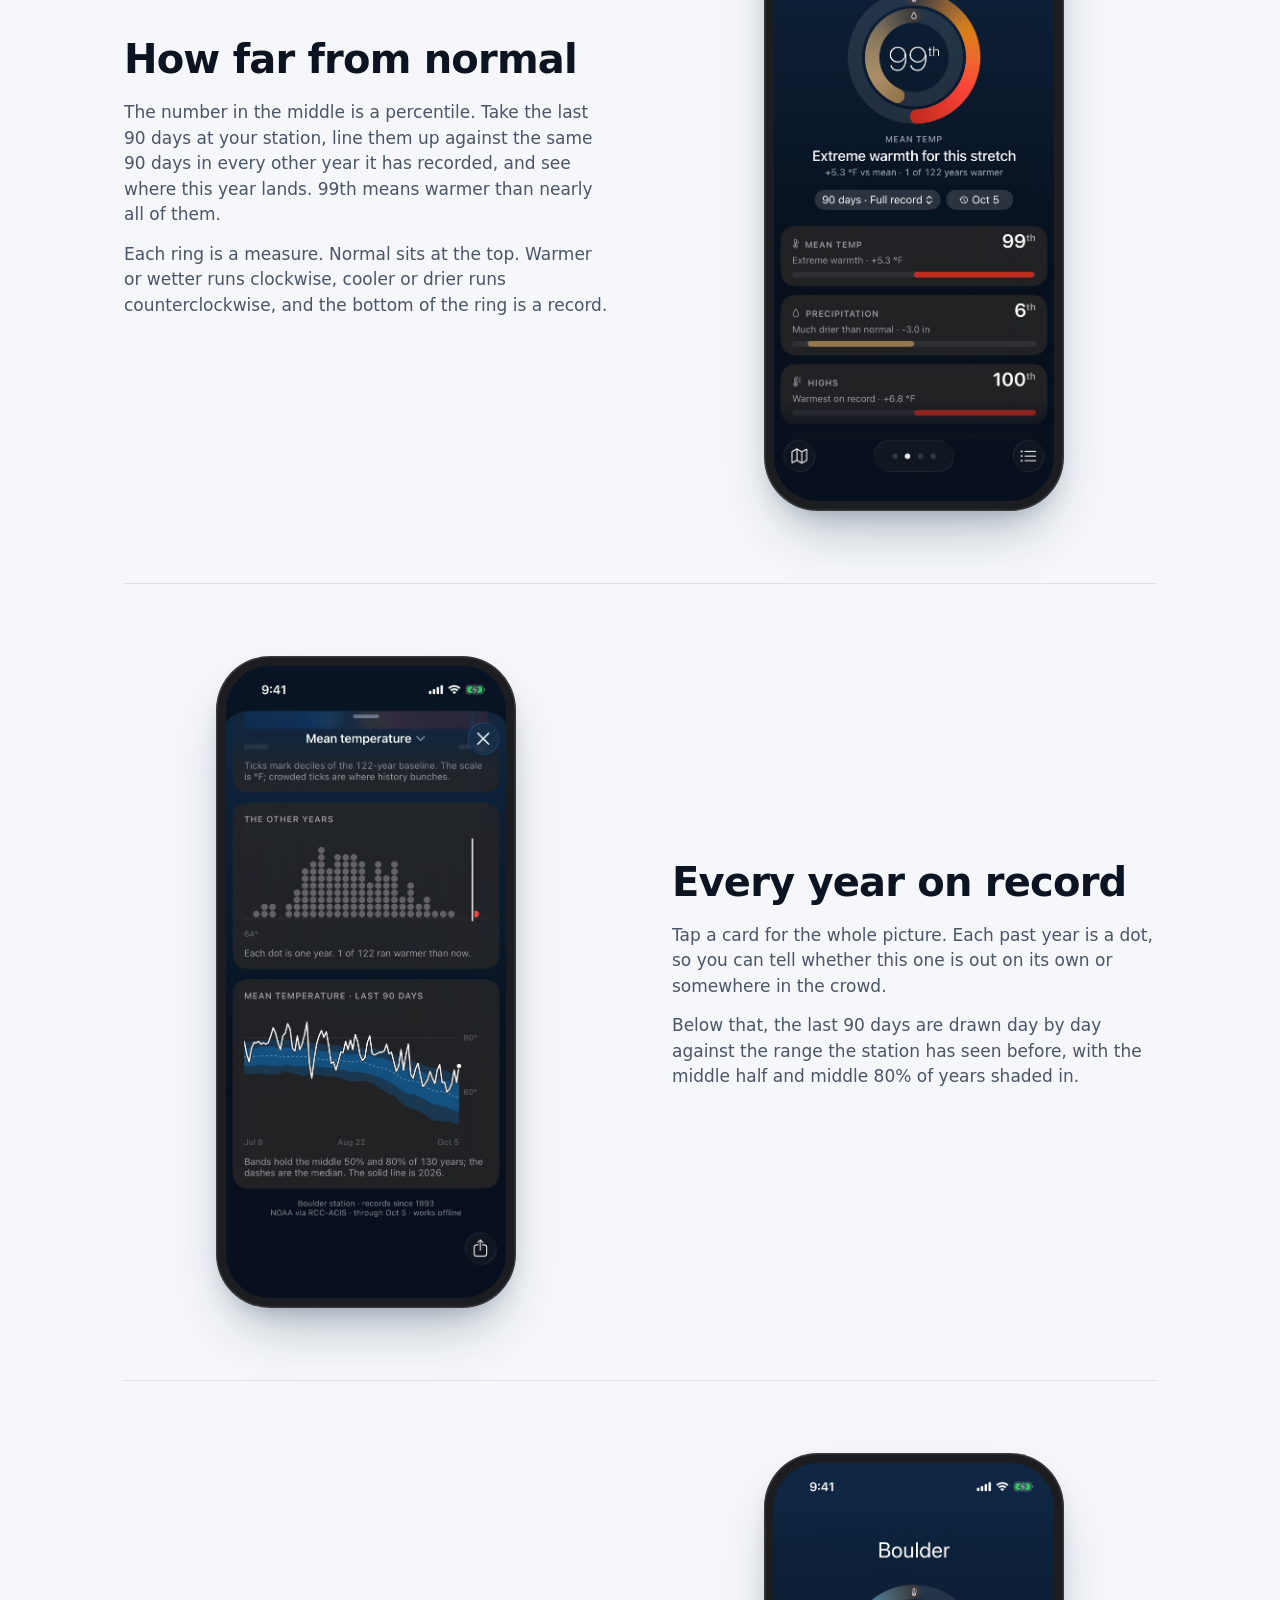
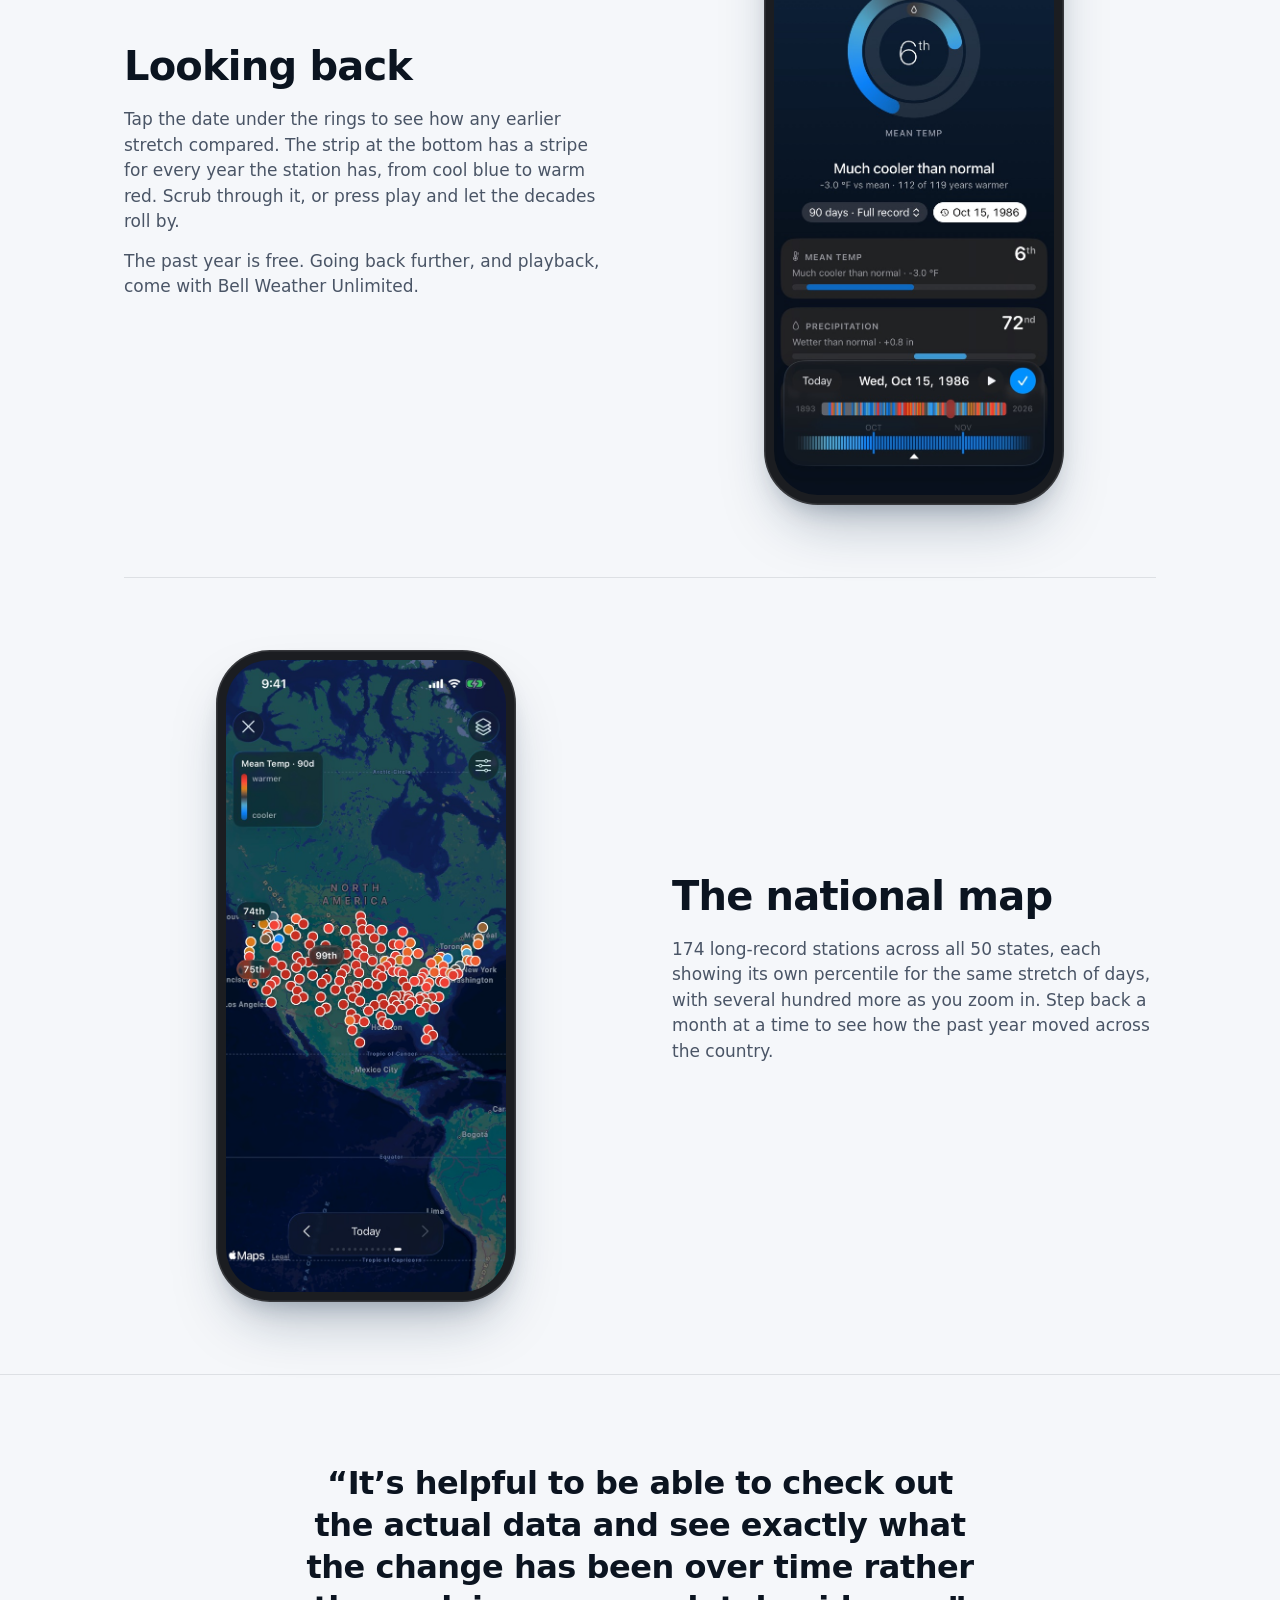
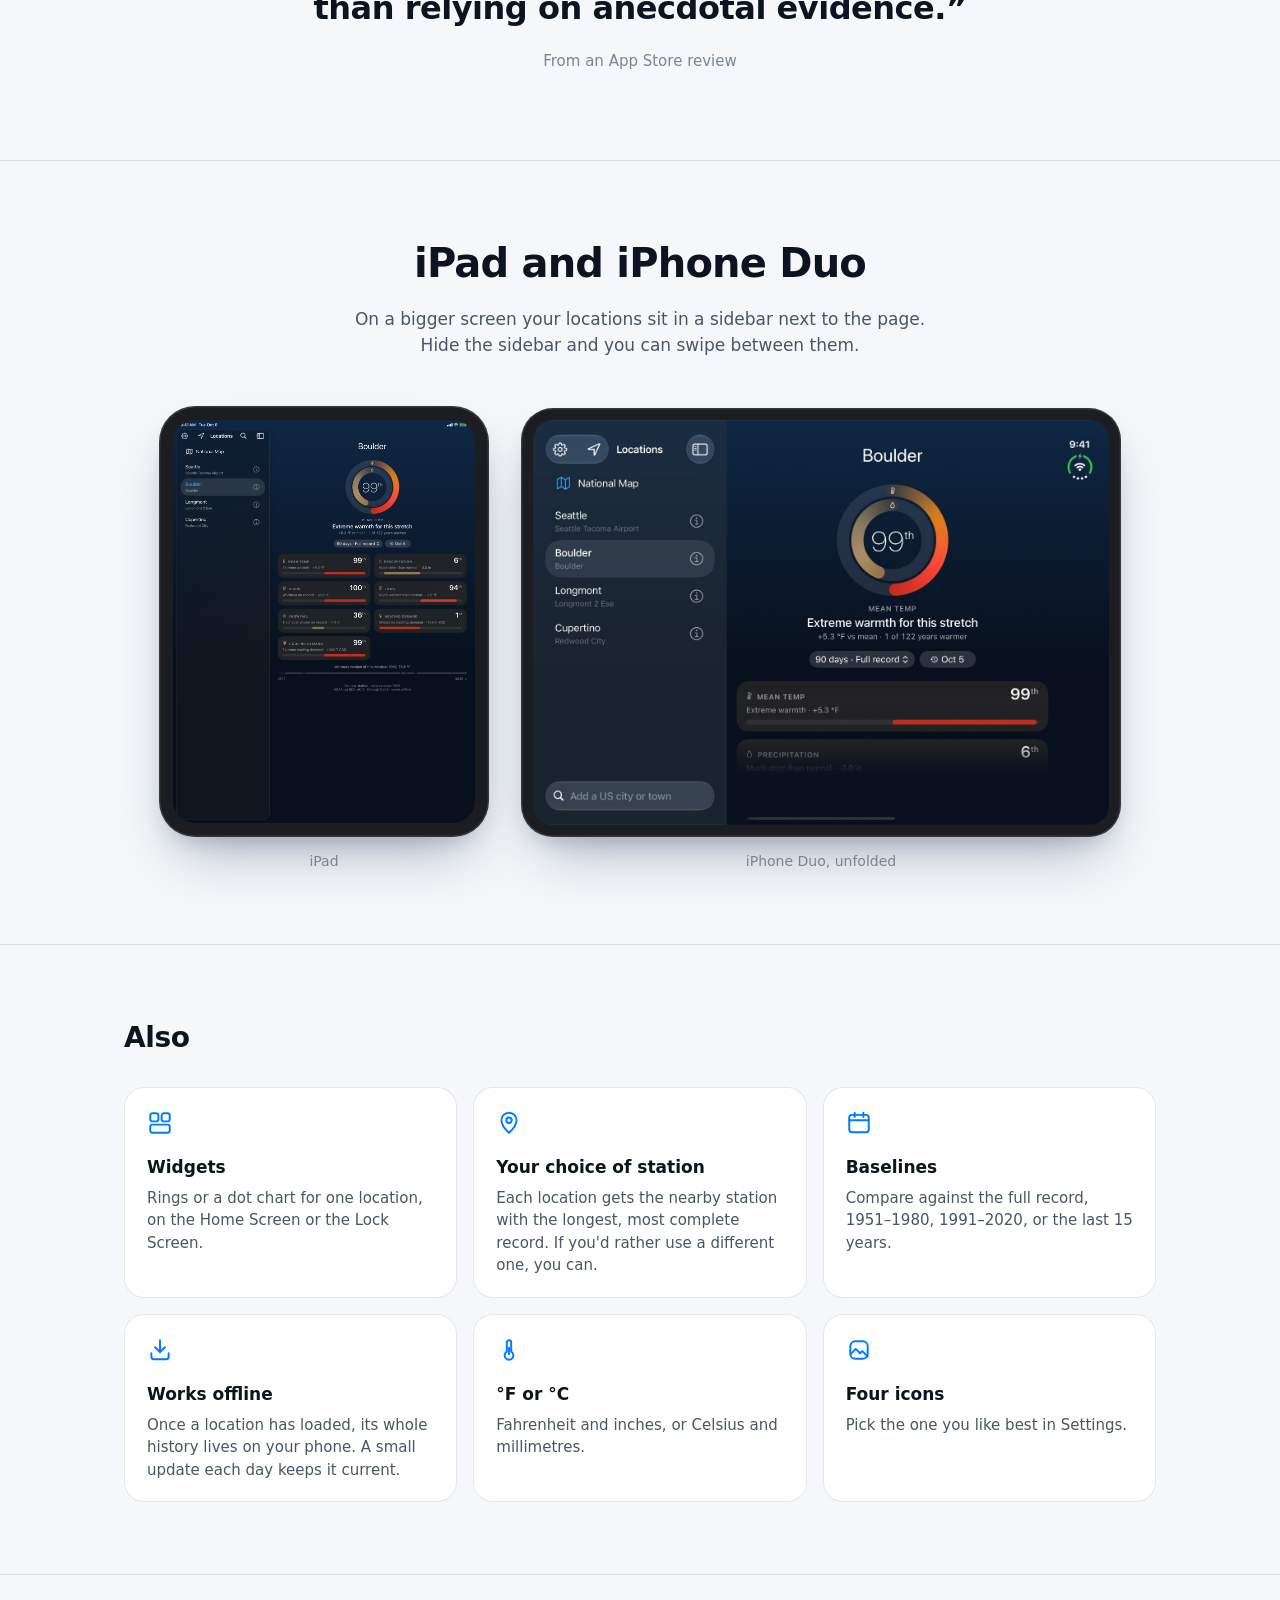
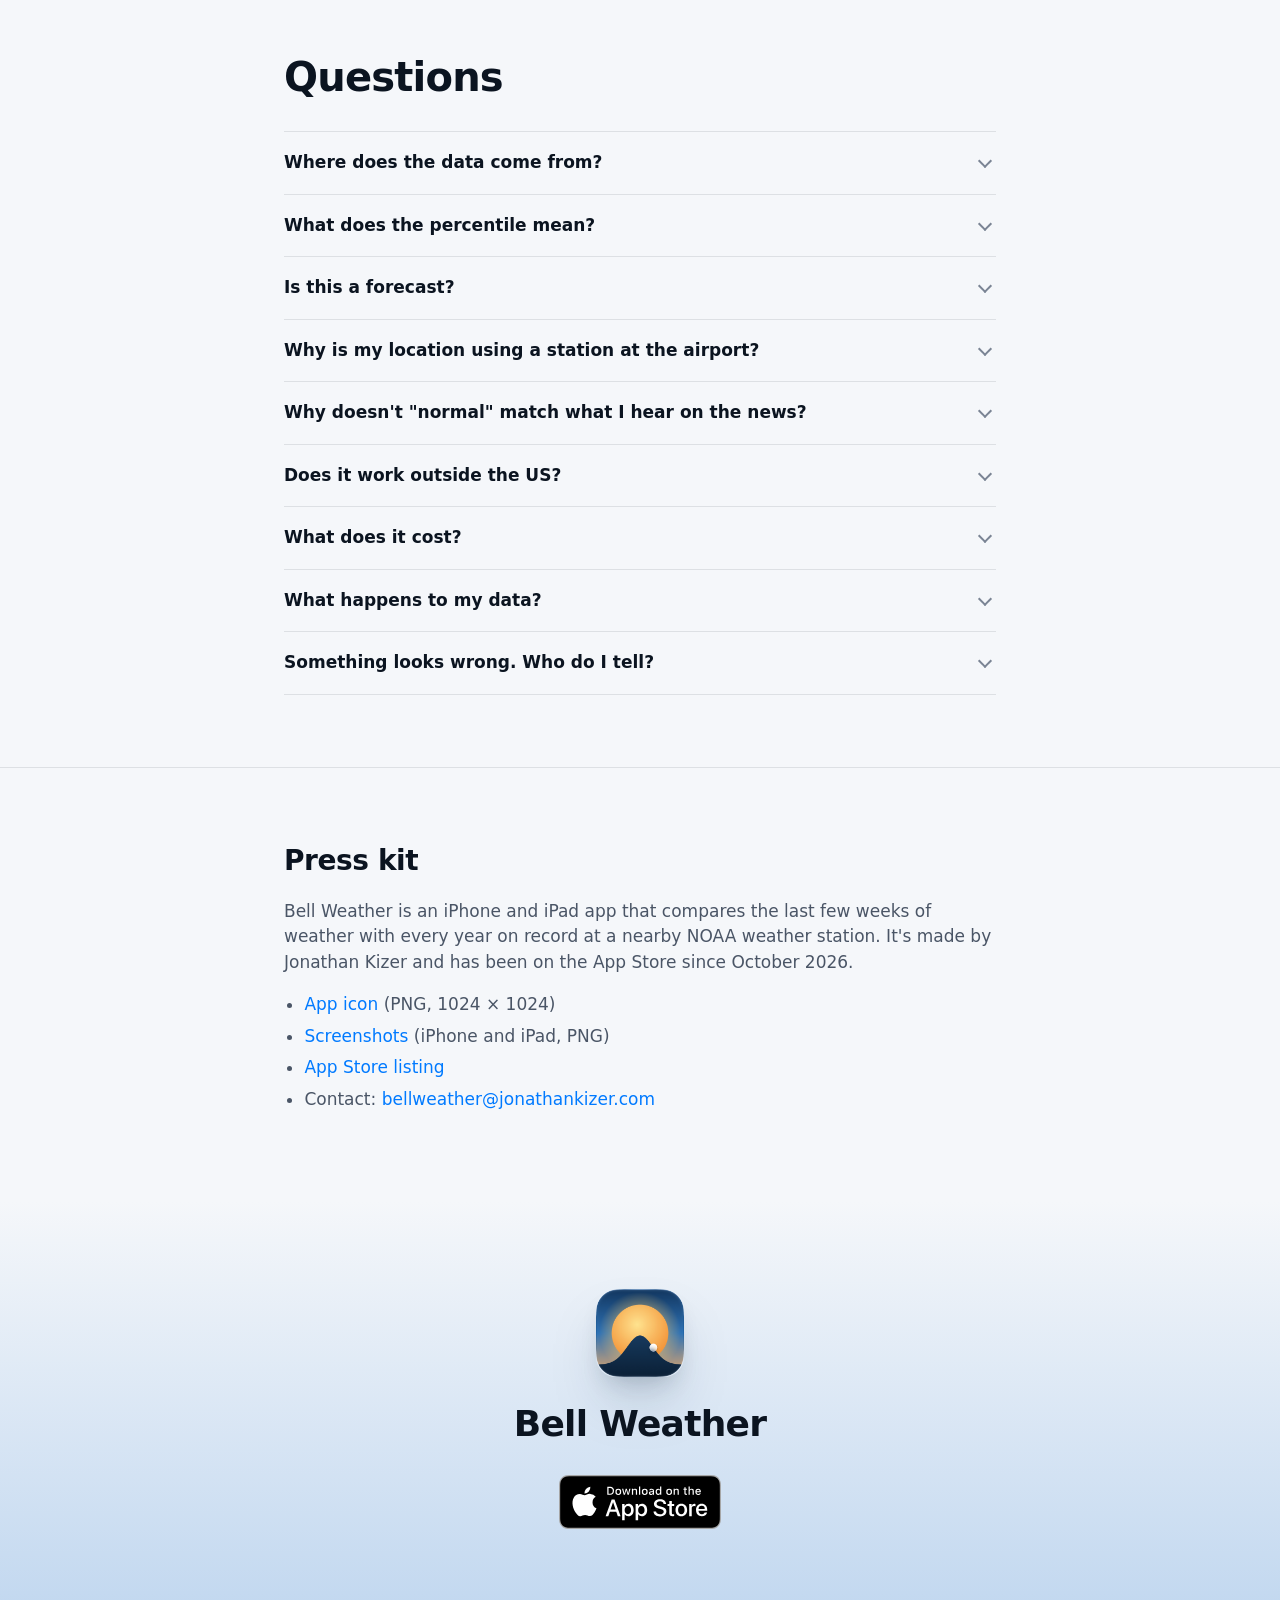
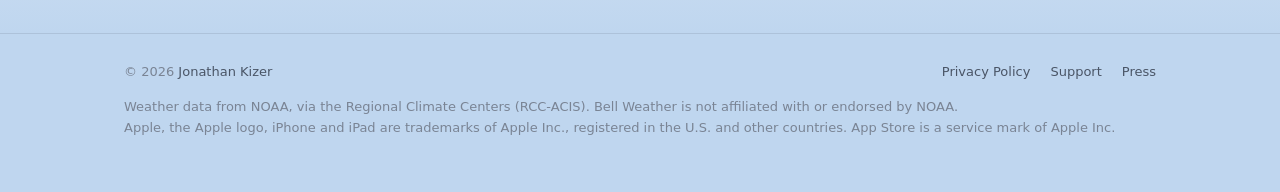
==== commit 1a625ea8: "Map copy: more stations as you zoom in For 1.2, where the national map adds a second tier of station" ====
--- a/index.html
+++ b/index.html
@@ -11,7 +11,7 @@
   <link rel="canonical" href="https://bellweather.dev/">
   <link rel="icon" type="image/png" href="assets/img/favicon.png">
   <link rel="apple-touch-icon" href="assets/img/apple-touch-icon.png">
-  <link rel="stylesheet" href="assets/style.css">
+  <link rel="stylesheet" href="assets/style.css?v=2">
 
   <meta property="og:type" content="website">
   <meta property="og:url" content="https://bellweather.dev/">
@@ -91,7 +91,7 @@
     <section class="feature flip">
       <div class="text">
         <h2>The national map</h2>
-        <p>174 long-record stations across all 50 states, each showing its own percentile for the same stretch of days. Step back a month at a time to see how the past year moved across the country.</p>
+        <p>174 long-record stations across all 50 states, each showing its own percentile for the same stretch of days, with several hundred more as you zoom in. Step back a month at a time to see how the past year moved across the country.</p>
       </div>
       <div class="media">
         <div class="phone"><img src="assets/img/iphone-04-map.jpg" alt="Map of the United States with a colored dot for each of 174 weather stations" width="603" height="1311" loading="lazy"></div>
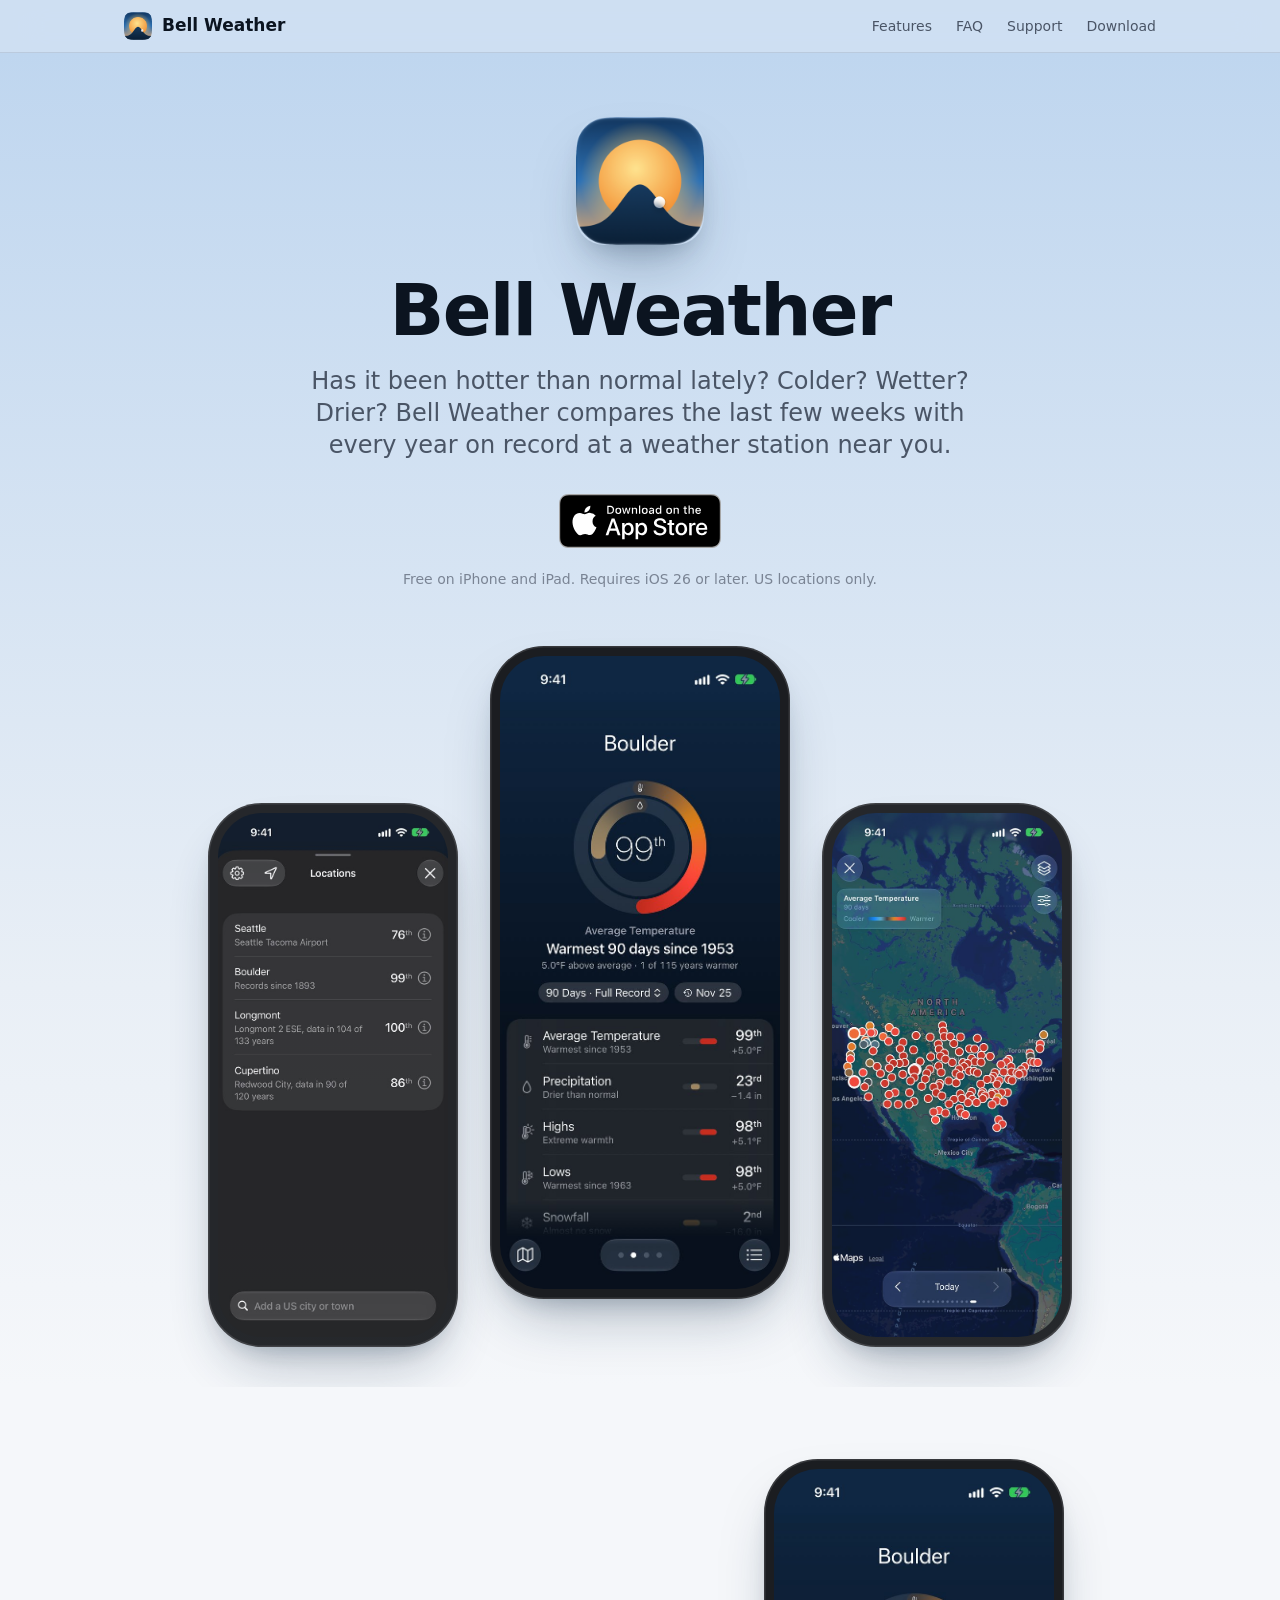
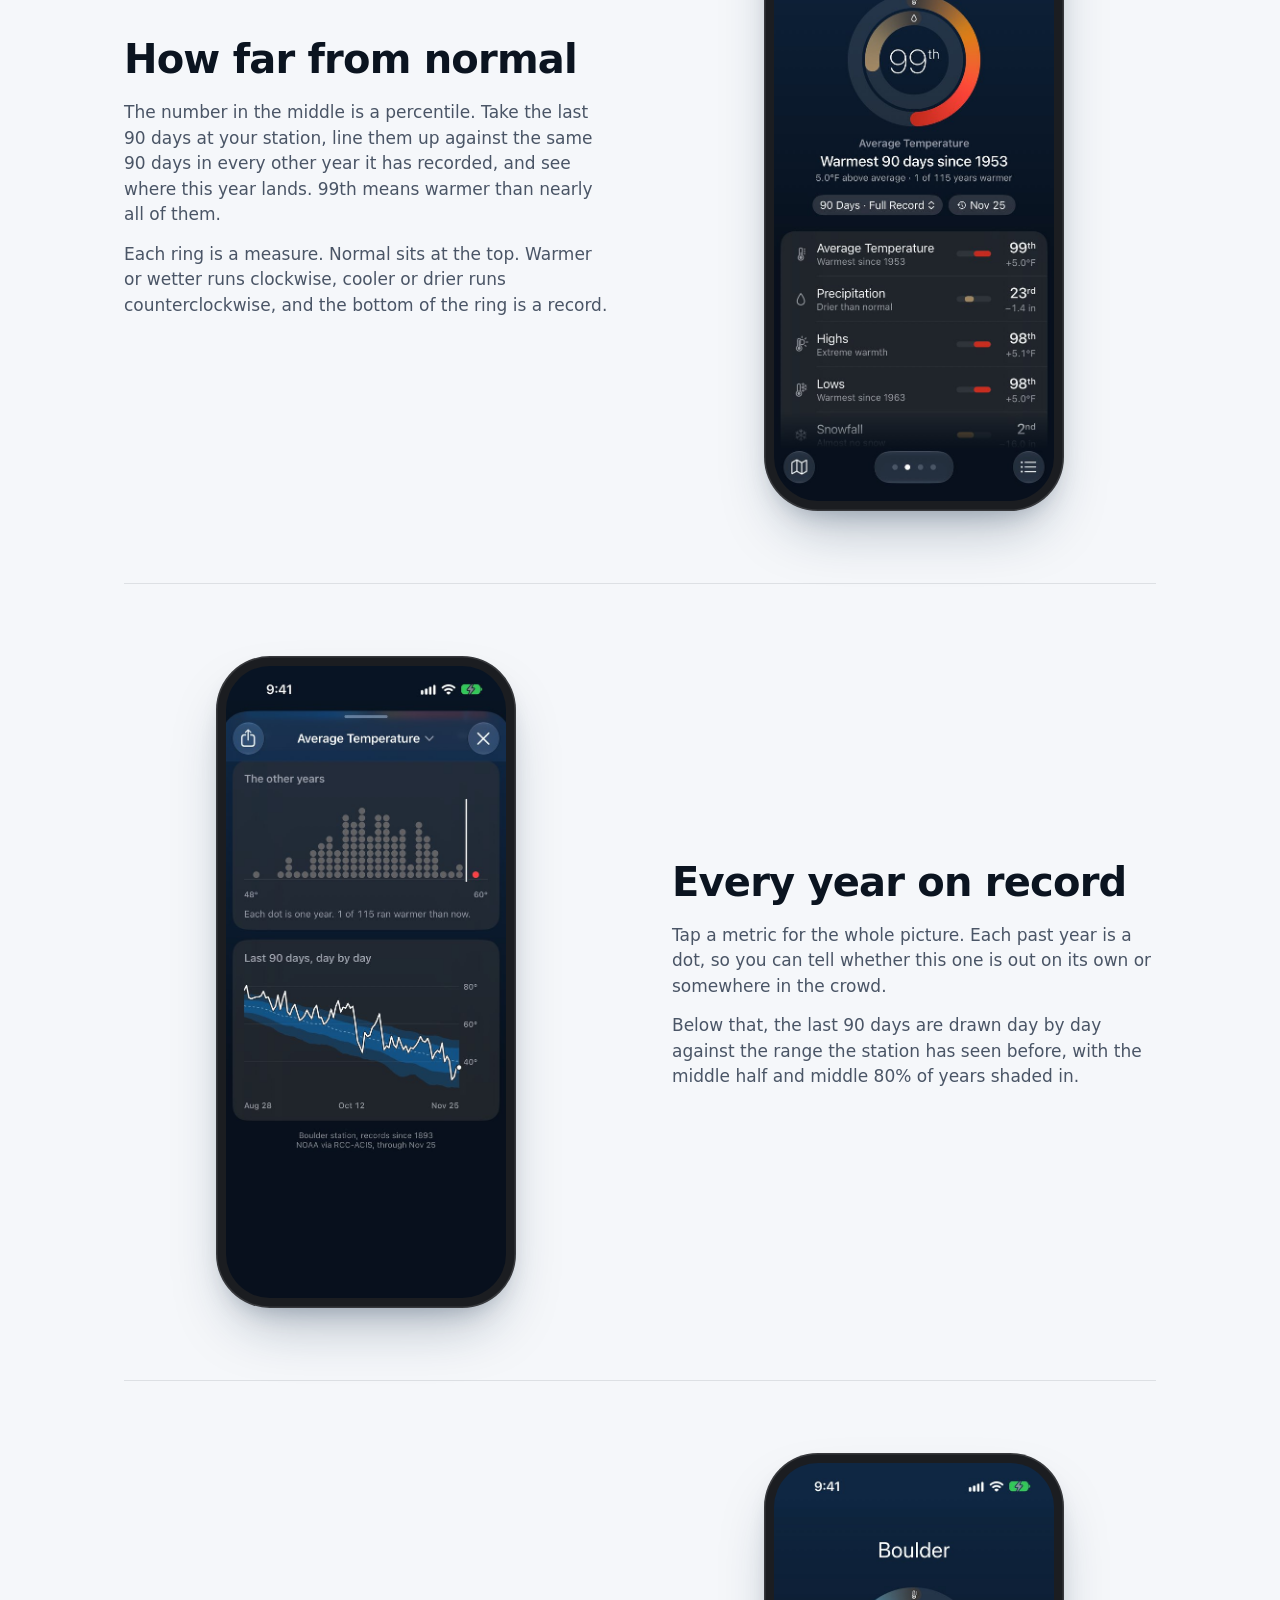
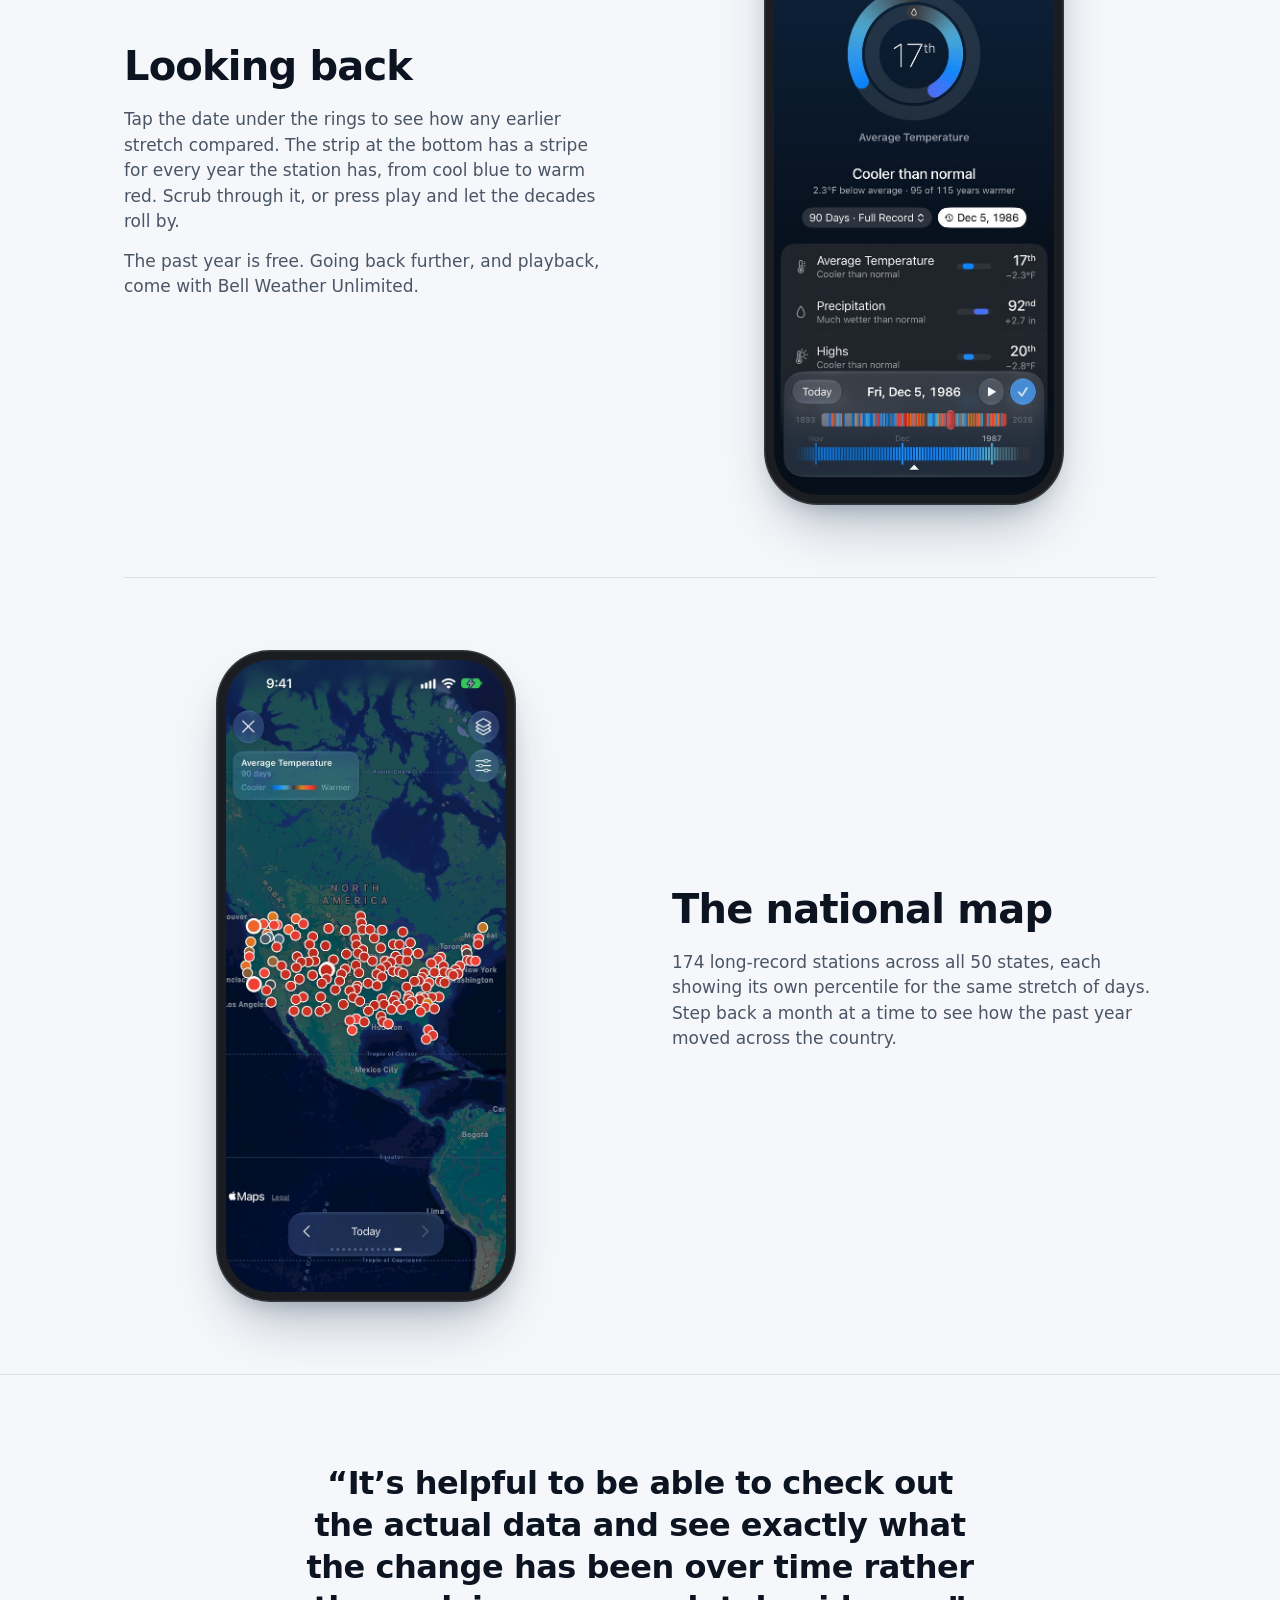
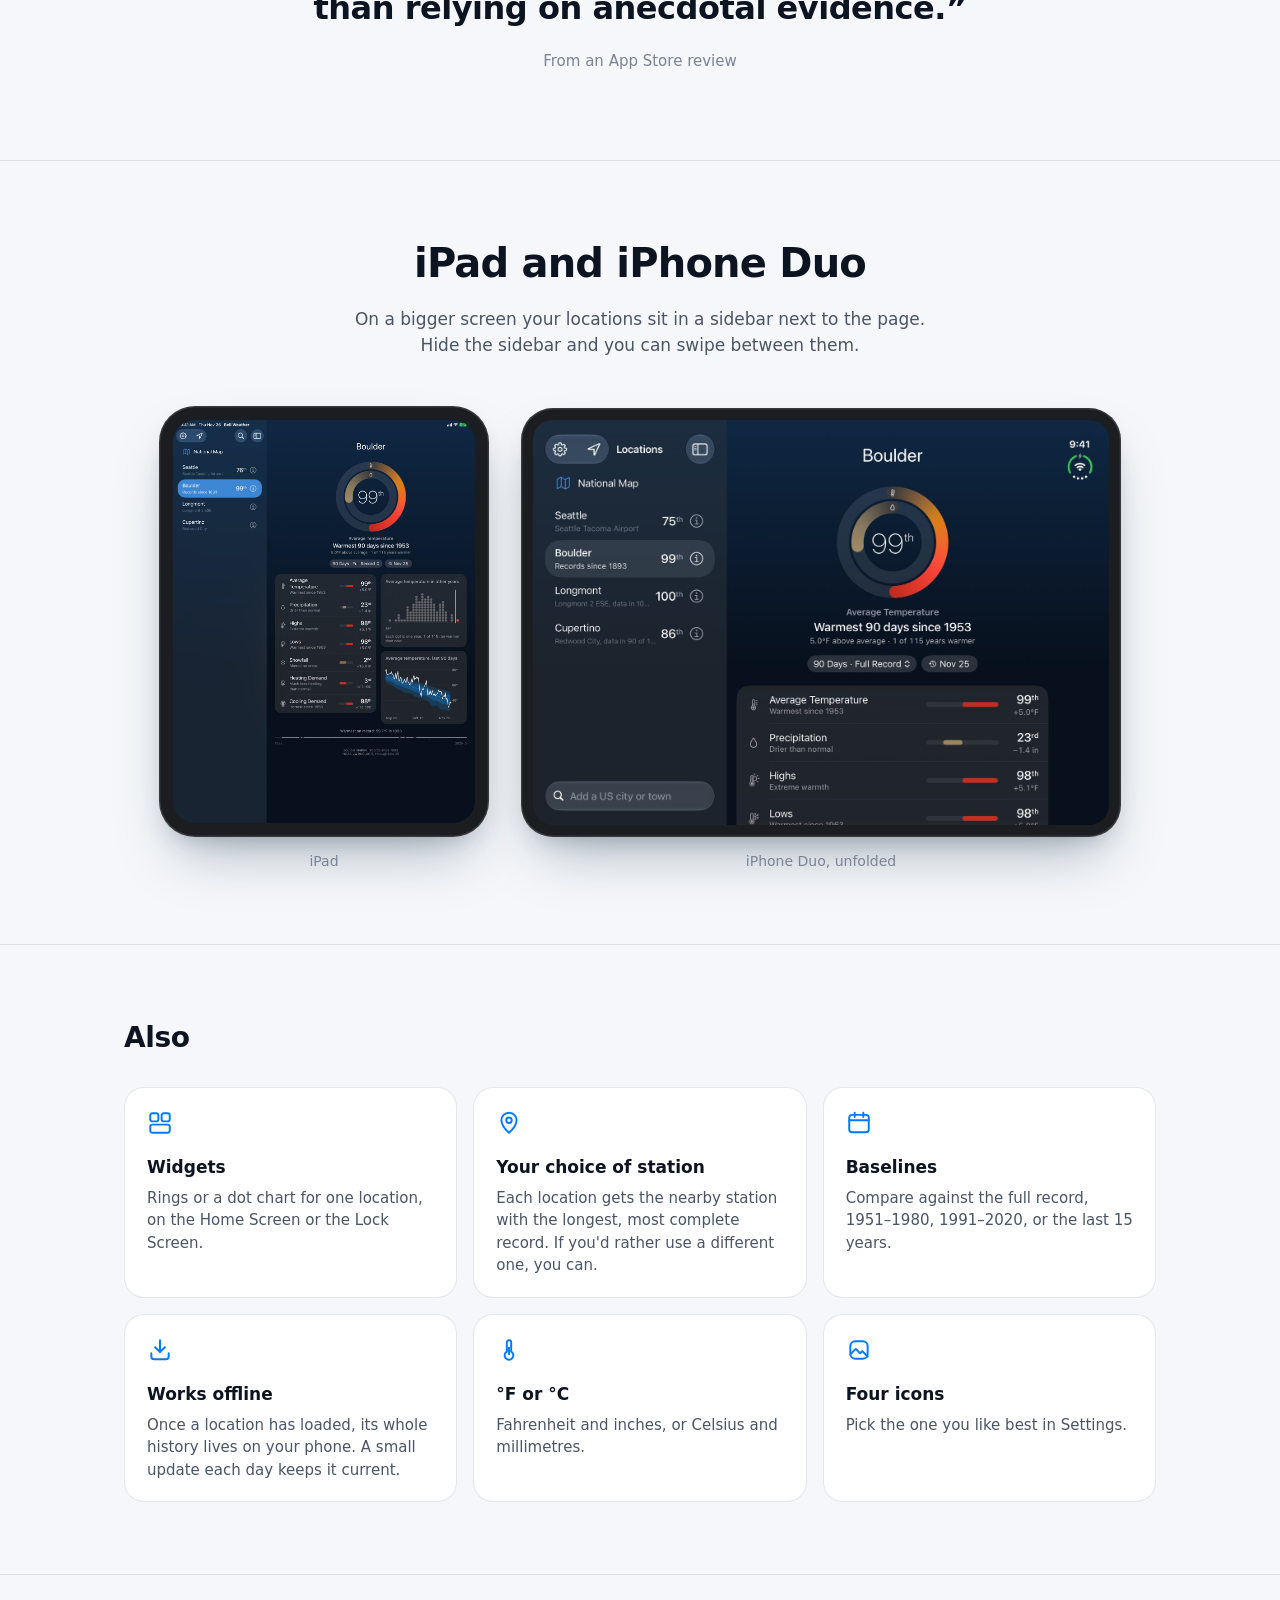
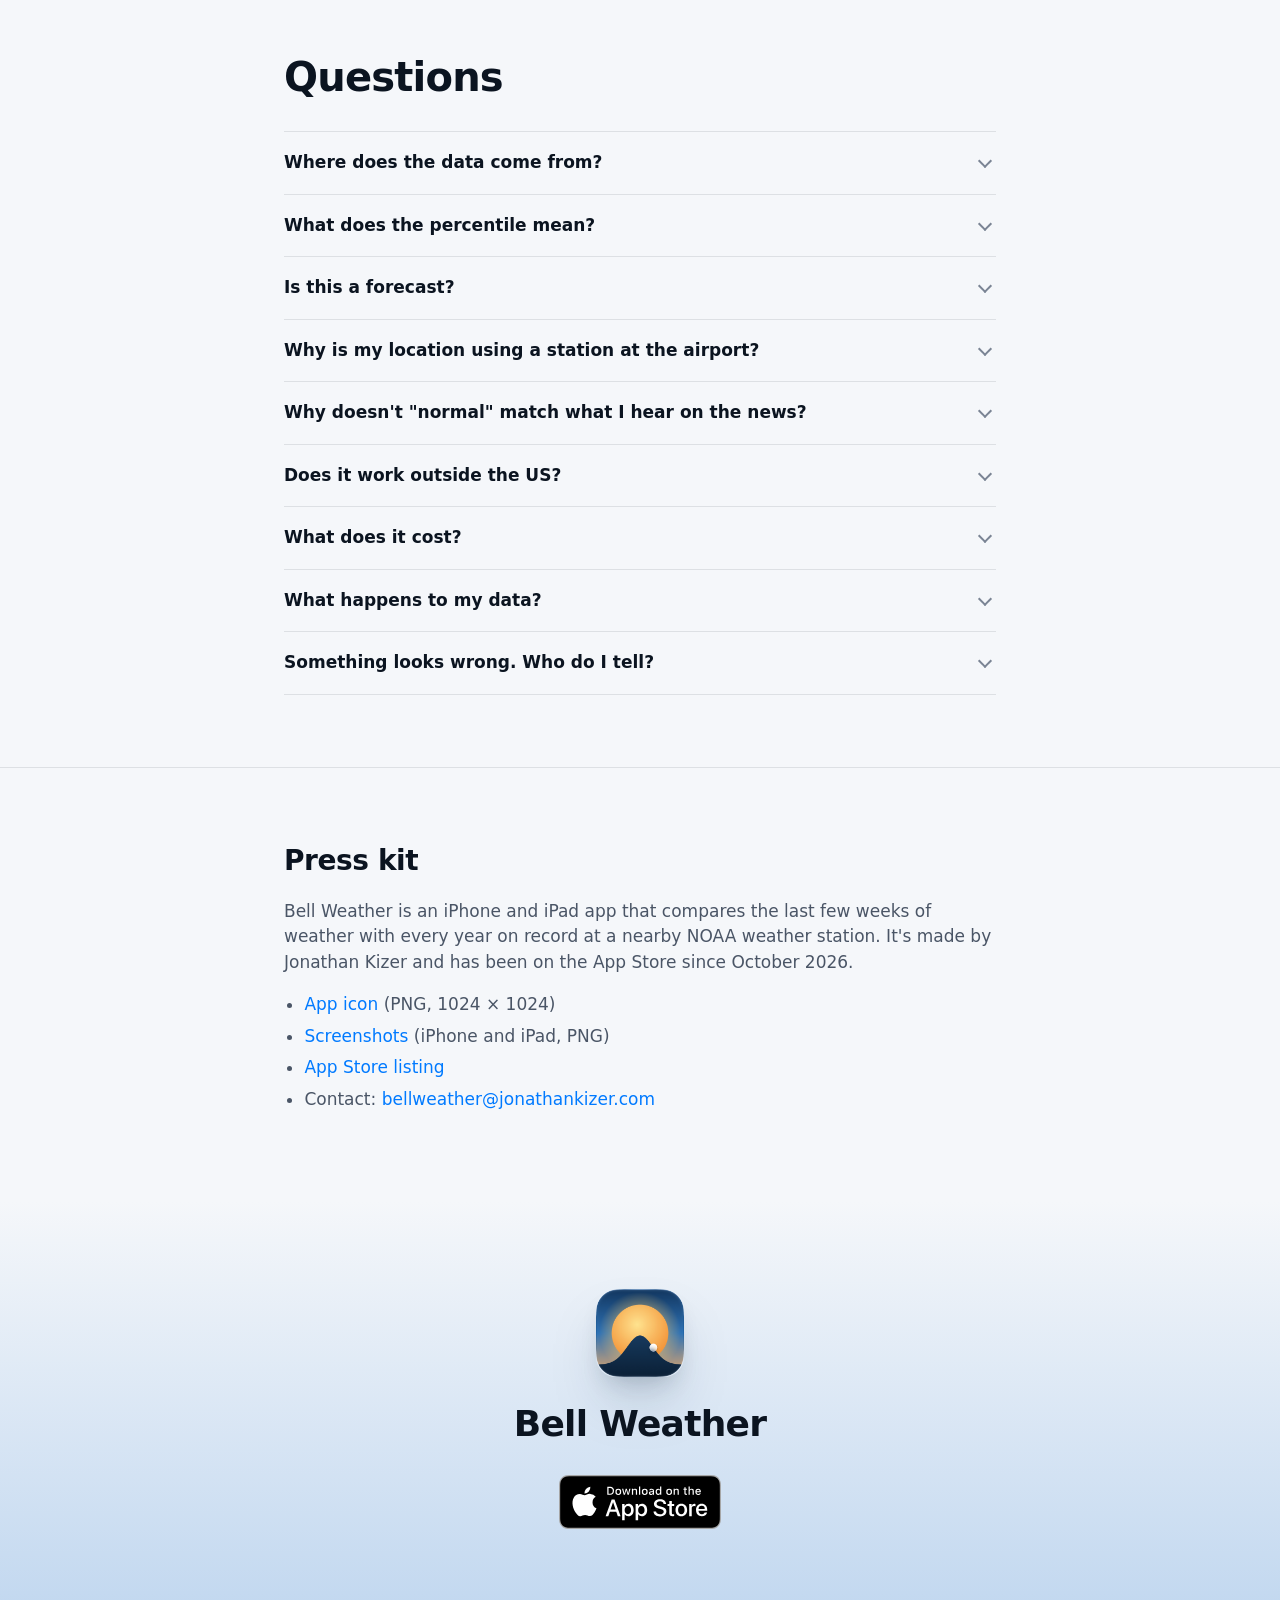
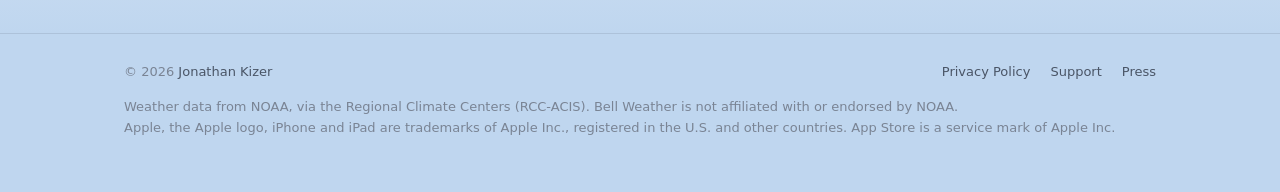
==== commit 86166dab: "Screenshots and wording for 1.2 New captures of every screenshot on the page, the link preview and t" ====
--- a/index.html
+++ b/index.html
@@ -62,18 +62,18 @@
         <p>Each ring is a measure. Normal sits at the top. Warmer or wetter runs clockwise, cooler or drier runs counterclockwise, and the bottom of the ring is a record.</p>
       </div>
       <div class="media">
-        <div class="phone"><img src="assets/img/iphone-01-hero.jpg" alt="Bell Weather showing Boulder in the 99th percentile for mean temperature over the last 90 days" width="603" height="1311" loading="lazy"></div>
+        <div class="phone"><img src="assets/img/iphone-01-hero.jpg" alt="Bell Weather showing Boulder in the 99th percentile for average temperature over the last 90 days" width="603" height="1311" loading="lazy"></div>
       </div>
     </section>
 
     <section class="feature flip">
       <div class="text">
         <h2>Every year on record</h2>
-        <p>Tap a card for the whole picture. Each past year is a dot, so you can tell whether this one is out on its own or somewhere in the crowd.</p>
+        <p>Tap a metric for the whole picture. Each past year is a dot, so you can tell whether this one is out on its own or somewhere in the crowd.</p>
         <p>Below that, the last 90 days are drawn day by day against the range the station has seen before, with the middle half and middle 80% of years shaded in.</p>
       </div>
       <div class="media">
-        <div class="phone"><img src="assets/img/iphone-02-detail.jpg" alt="Detail view with a dot for each of 122 past years and a 90-day chart against historical bands" width="603" height="1311" loading="lazy"></div>
+        <div class="phone"><img src="assets/img/iphone-02-detail.jpg" alt="Detail view with a dot for each of 115 past years and a 90-day chart against historical bands" width="603" height="1311" loading="lazy"></div>
       </div>
     </section>
 
@@ -84,14 +84,14 @@
         <p>The past year is free. Going back further, and playback, come with Bell Weather Unlimited.</p>
       </div>
       <div class="media">
-        <div class="phone"><img src="assets/img/iphone-03-timeline.jpg" alt="Timeline scrubbed back to October 1986, showing a cool 6th percentile" width="603" height="1311" loading="lazy"></div>
+        <div class="phone"><img src="assets/img/iphone-03-timeline.jpg" alt="Timeline scrubbed back to December 1986, showing a cool 17th percentile" width="603" height="1311" loading="lazy"></div>
       </div>
     </section>
 
     <section class="feature flip">
       <div class="text">
         <h2>The national map</h2>
-        <p>174 long-record stations across all 50 states, each showing its own percentile for the same stretch of days, with several hundred more as you zoom in. Step back a month at a time to see how the past year moved across the country.</p>
+        <p>174 long-record stations across all 50 states, each showing its own percentile for the same stretch of days. Step back a month at a time to see how the past year moved across the country.</p>
       </div>
       <div class="media">
         <div class="phone"><img src="assets/img/iphone-04-map.jpg" alt="Map of the United States with a colored dot for each of 174 weather stations" width="603" height="1311" loading="lazy"></div>
@@ -182,7 +182,7 @@
         <summary>What does the percentile mean?</summary>
         <div>
           <p>Take the last 90 days at a station. Then take the same 90 calendar days from every other year that station has on record, and put them all in order. If this year lands above 70 of the 80 other years, that's the 88th percentile. If it's above 40 of them, that's the 50th.</p>
-          <p>Years that tie split the difference, so a year matching ten others counts as beating five of them. You can switch the window to 30 or 60 days.</p>
+          <p>Years that tie split the difference, so a year matching ten others counts as beating five of them. You can switch to 30 or 60 days.</p>
         </div>
       </details>
 
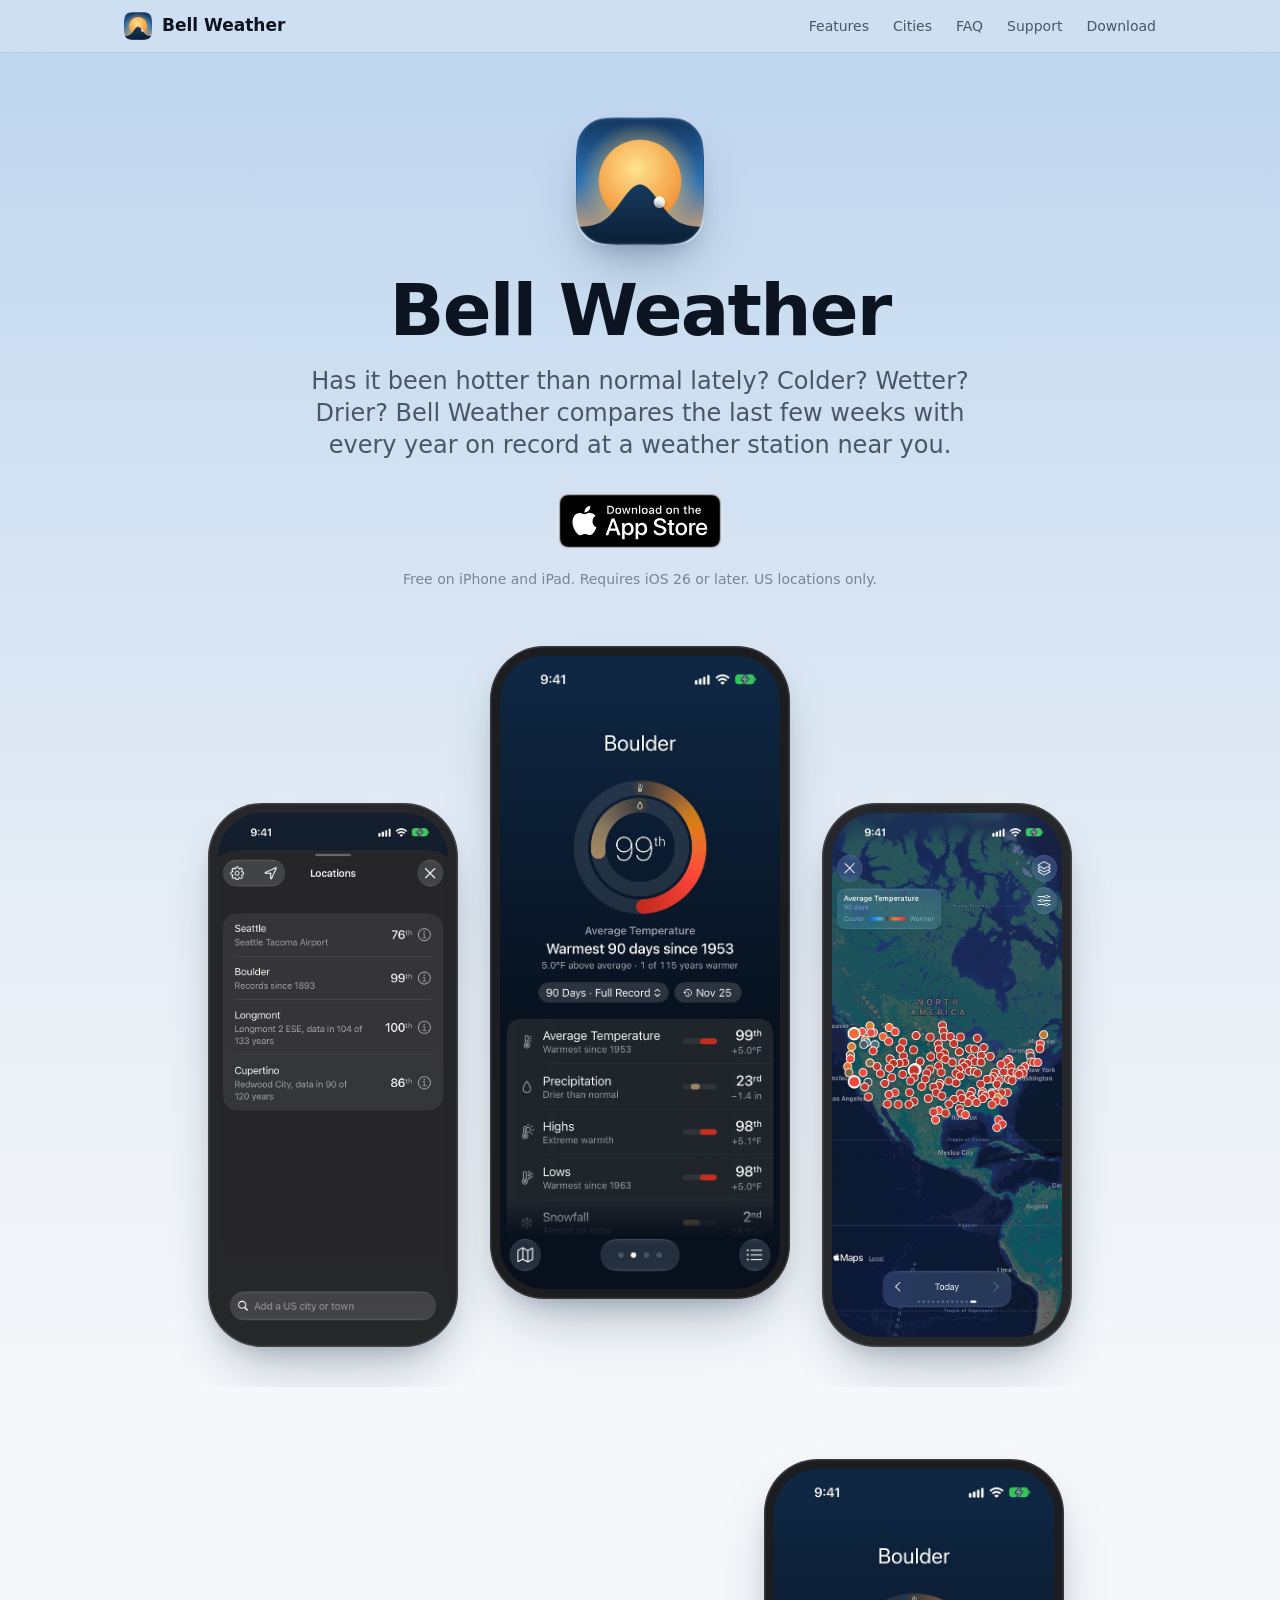
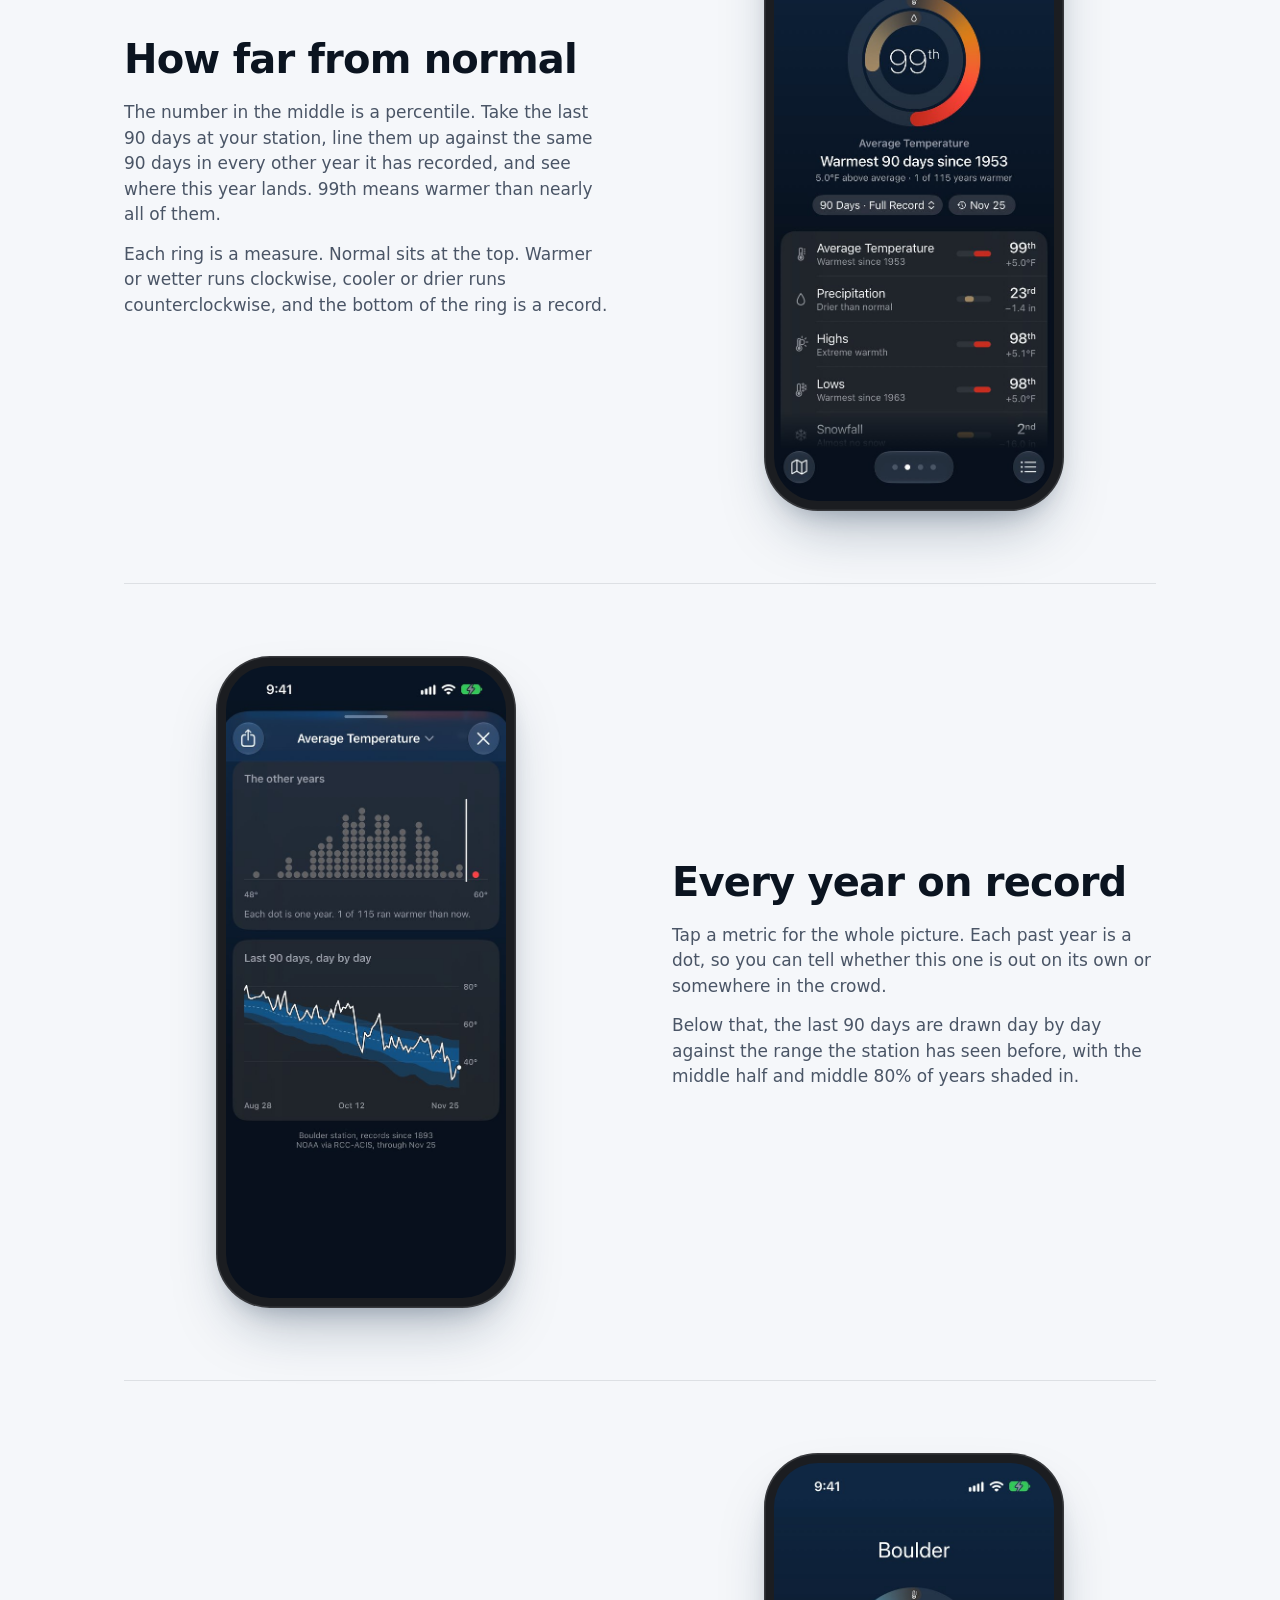
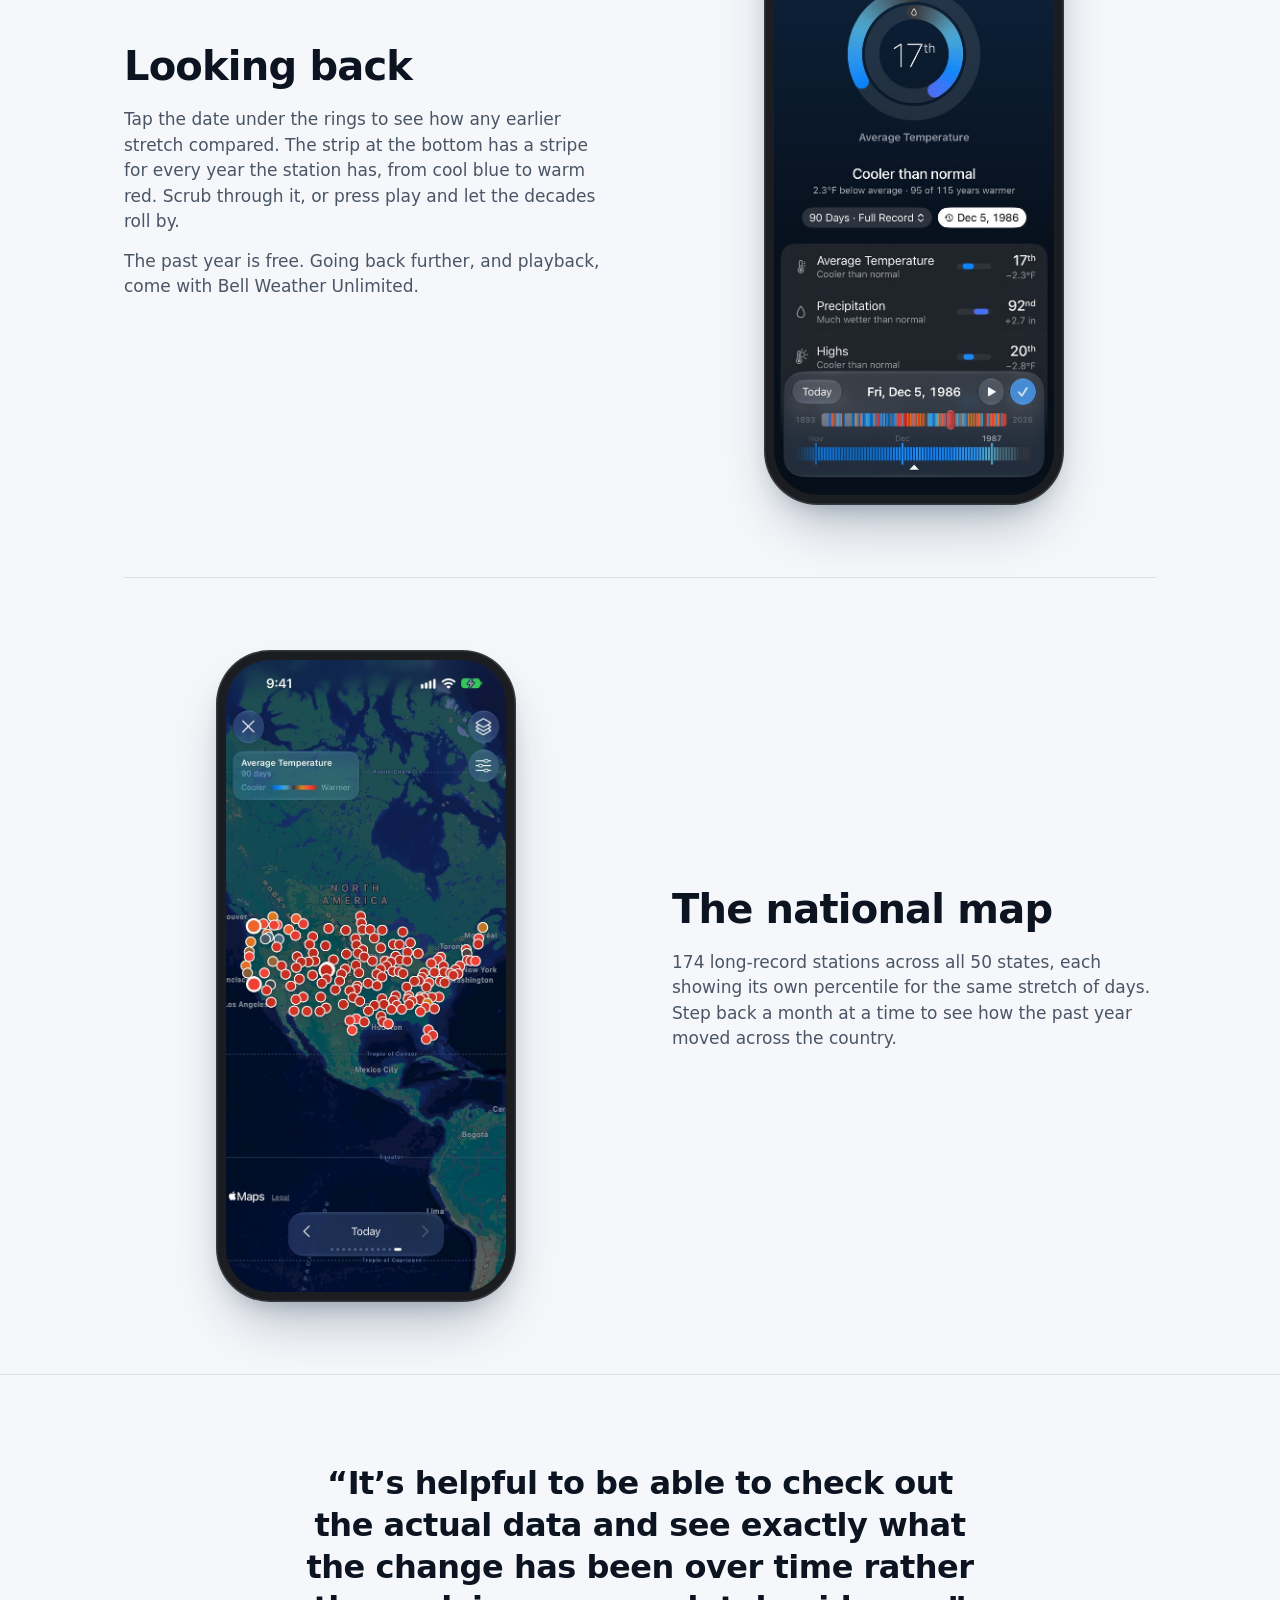
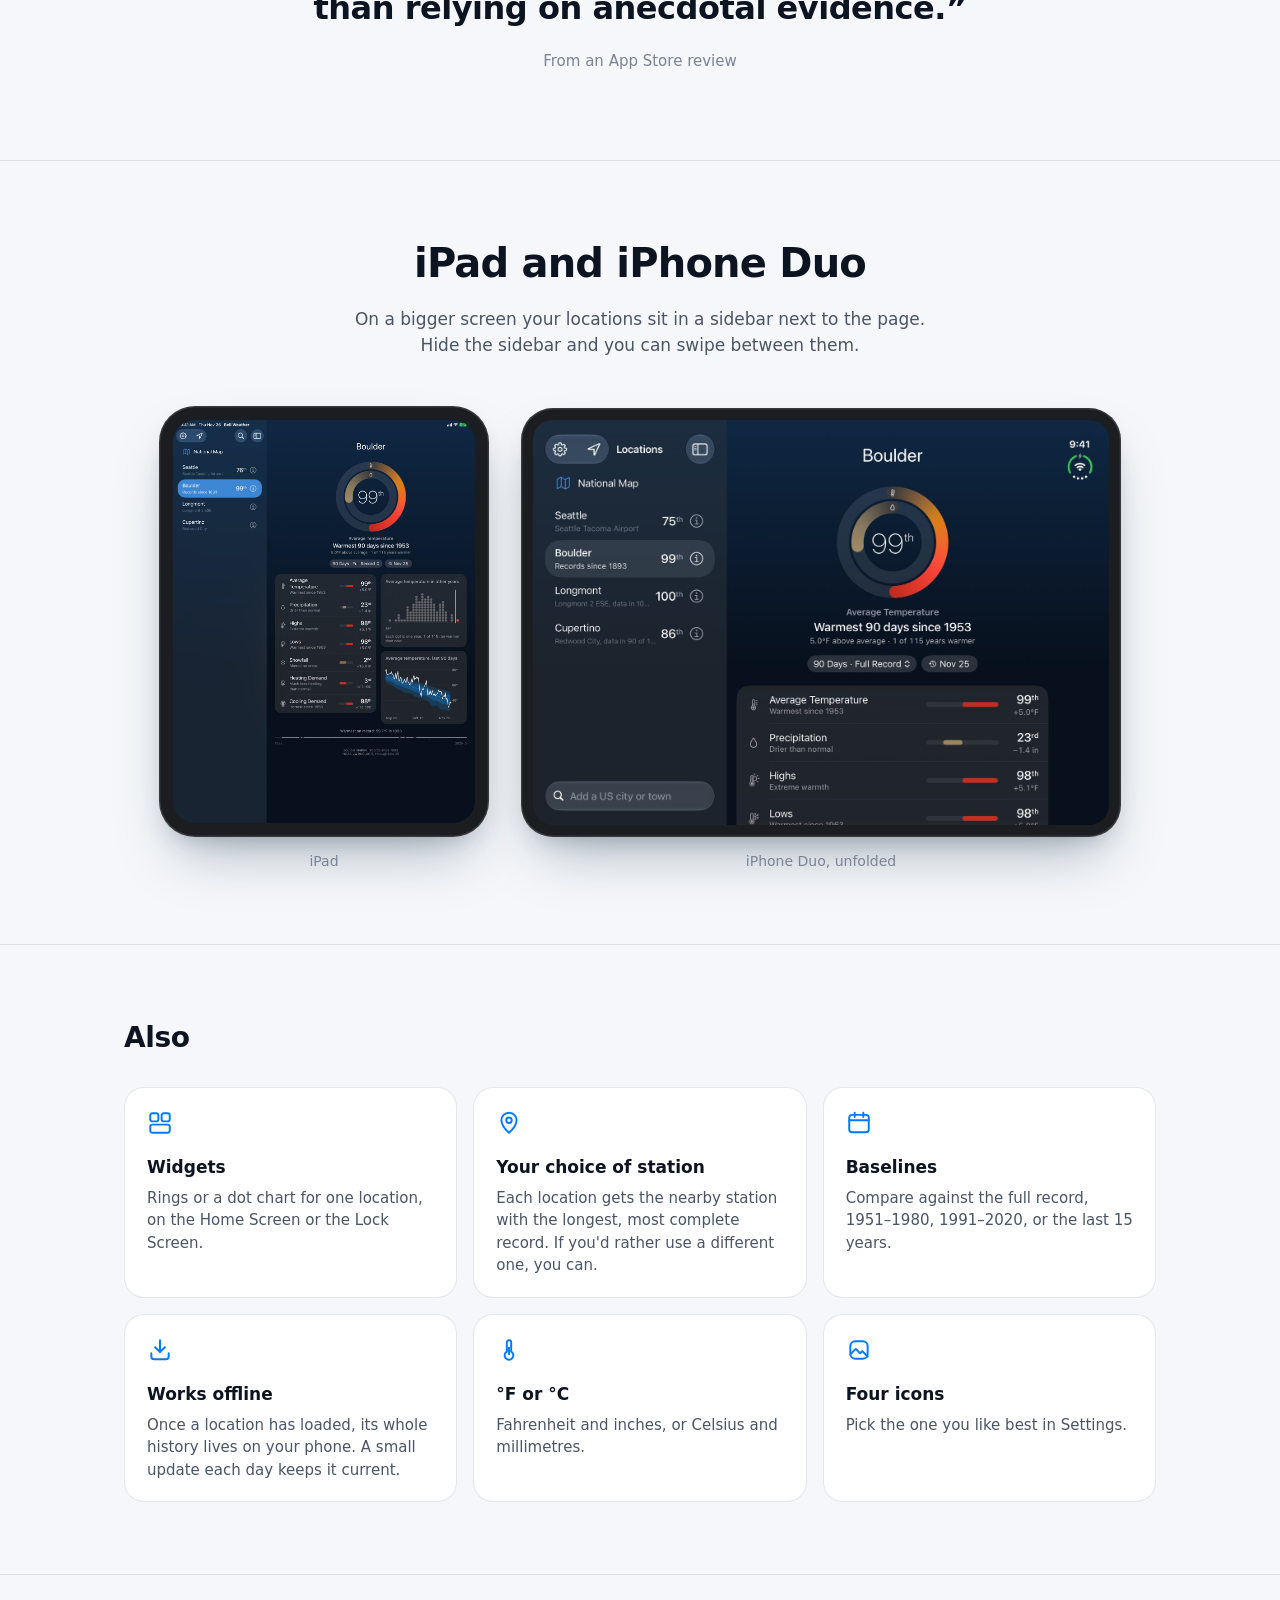
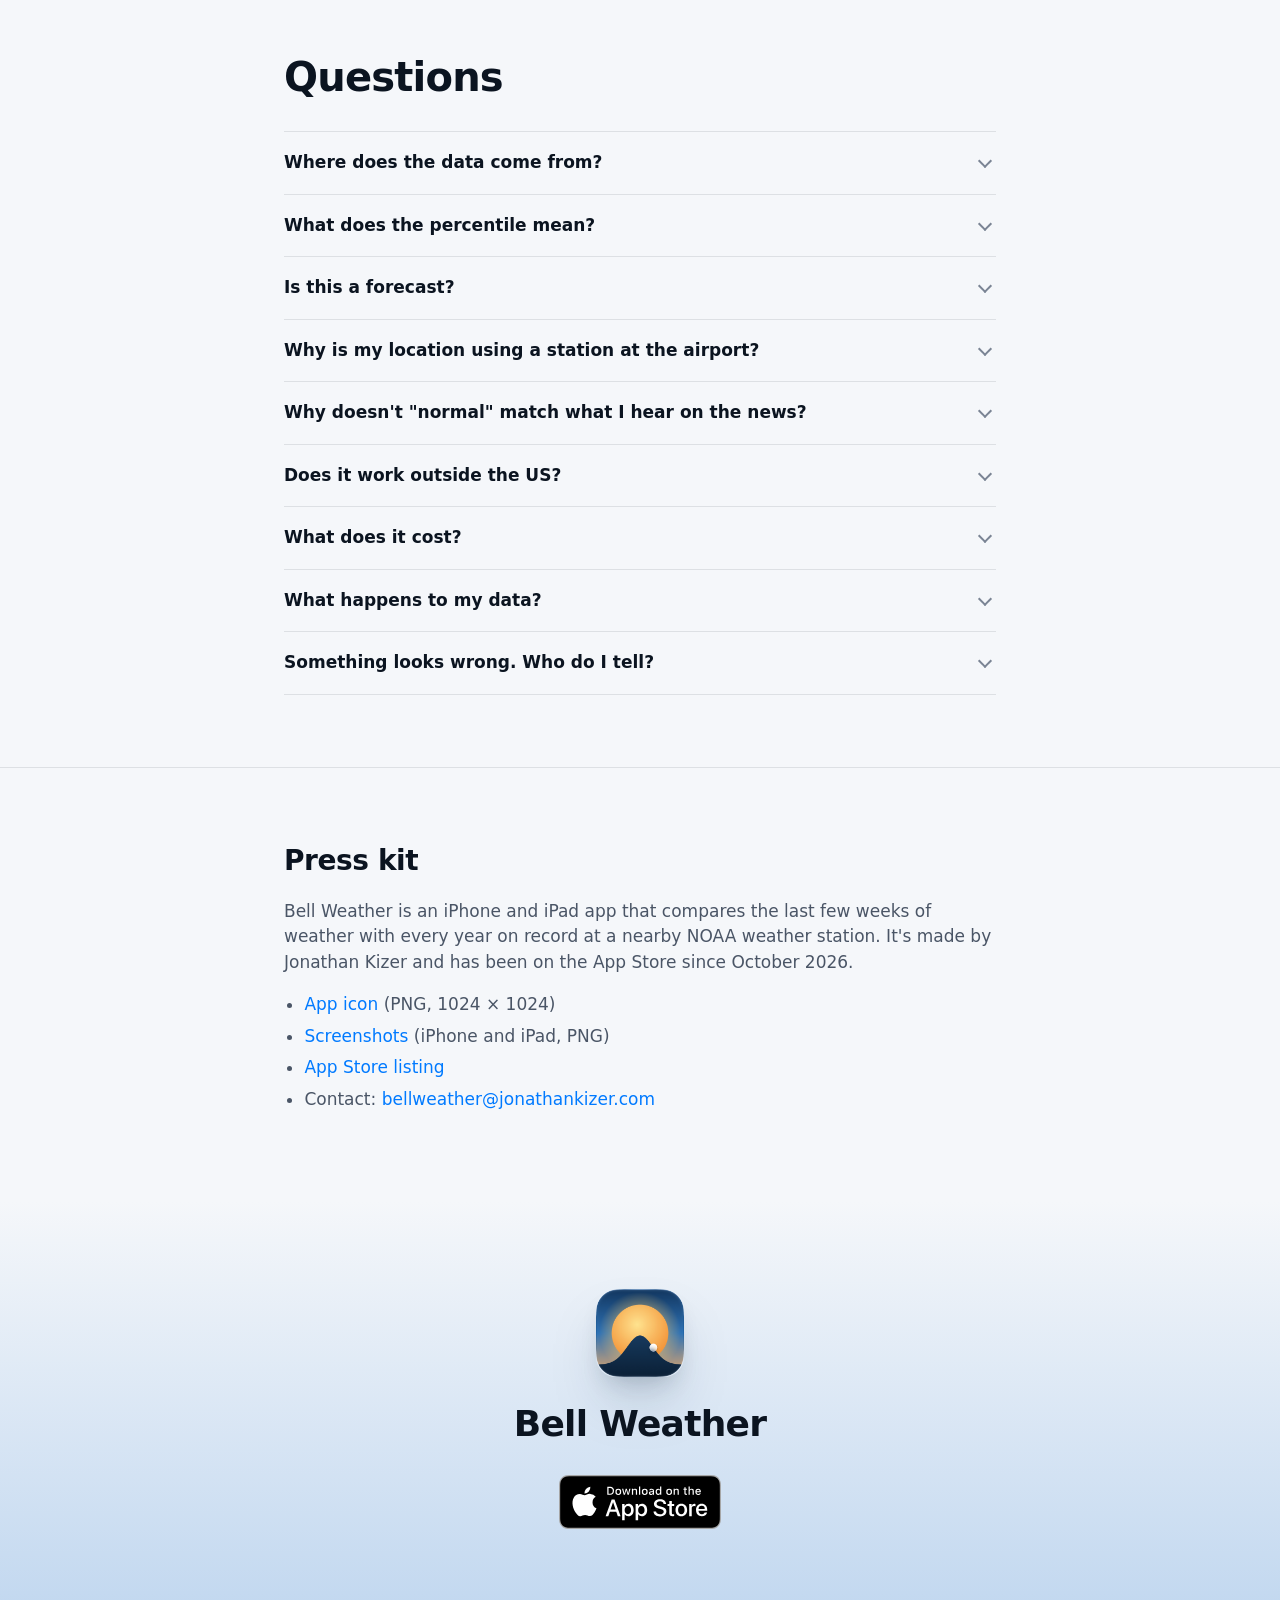
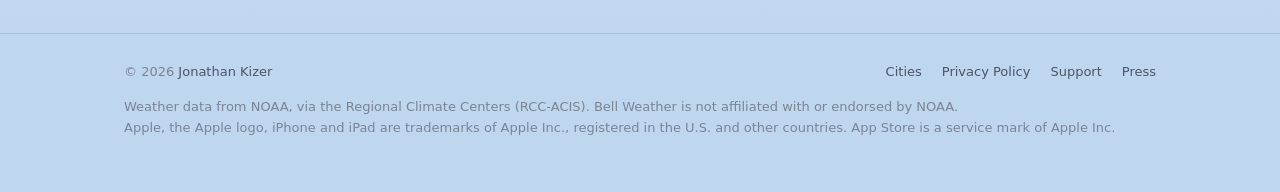
==== commit a0265f76: "City pages under /weather/, built at deploy time A page per city saying whether its last 90 days hav" ====
--- a/index.html
+++ b/index.html
@@ -11,7 +11,7 @@
   <link rel="canonical" href="https://bellweather.dev/">
   <link rel="icon" type="image/png" href="assets/img/favicon.png">
   <link rel="apple-touch-icon" href="assets/img/apple-touch-icon.png">
-  <link rel="stylesheet" href="assets/style.css?v=2">
+  <link rel="stylesheet" href="assets/style.css?v=3">
 
   <meta property="og:type" content="website">
   <meta property="og:url" content="https://bellweather.dev/">
@@ -29,6 +29,7 @@
     <a class="brand" href="./"><img src="assets/img/apple-touch-icon.png" alt="">Bell Weather</a>
     <ul>
       <li class="hide-sm"><a href="#features">Features</a></li>
+      <li class="hide-sm"><a href="/weather/">Cities</a></li>
       <li><a href="#faq">FAQ</a></li>
       <li><a href="/support">Support</a></li>
       <li><a href="https://apps.apple.com/app/apple-store/id6799502613?pt=118929077&amp;ct=site&amp;mt=8">Download</a></li>
@@ -265,6 +266,7 @@
     <div class="row">
       <span>© 2026 <a href="https://jonathankizer.com">Jonathan Kizer</a></span>
       <ul>
+        <li><a href="/weather/">Cities</a></li>
         <li><a href="/privacy">Privacy Policy</a></li>
         <li><a href="/support">Support</a></li>
         <li><a href="#press">Press</a></li>
--- a/assets/style.css
+++ b/assets/style.css
@@ -371,3 +371,102 @@
 .doc li { margin: 6px 0; }
 .doc code { font: 15px ui-monospace, "SF Mono", Menlo, monospace; background: var(--card); border: 1px solid var(--rule); border-radius: 6px; padding: 1px 6px; }
 .doc .lead { font-size: 19px; line-height: 1.5; color: var(--text); }
+
+/* ---------- City pages (/weather/) ---------- */
+
+.dot, .strip .now { --c: var(--l); }
+@media (prefers-color-scheme: dark) {
+  :root:not([data-theme="light"]) .dot, :root:not([data-theme="light"]) .strip .now { --c: var(--d); }
+}
+:root[data-theme="dark"] .dot, :root[data-theme="dark"] .strip .now { --c: var(--d); }
+
+.dot {
+  display: inline-block;
+  width: 10px;
+  height: 10px;
+  border-radius: 50%;
+  background: var(--c);
+  box-shadow: inset 0 0 0 1px var(--rule);
+  margin-right: 8px;
+  flex: none;
+}
+
+.city-head {
+  background: linear-gradient(180deg, var(--sky-top) 0%, var(--bg) 100%);
+  padding: 56px 0 36px;
+}
+.city-head .wrap, .city .wrap { max-width: 760px; }
+.city-head .crumbs { font-size: 14px; color: var(--text-3); margin: 0 0 14px; }
+.city-head h1 { font-size: clamp(30px, 4.6vw, 44px); letter-spacing: -0.025em; line-height: 1.1; margin: 0 0 22px; text-wrap: balance; }
+.city-head .verdict { font-size: clamp(22px, 3vw, 28px); font-weight: 600; letter-spacing: -0.015em; margin: 0 0 8px; }
+.city-head .lede { font-size: 19px; line-height: 1.45; color: var(--text-2); margin: 0 0 14px; }
+.city-head .fine { font-size: 14px; color: var(--text-3); margin: 0; }
+
+.city { padding: 8px 0 72px; }
+.city h2 { font-size: 22px; letter-spacing: -0.015em; margin: 0 0 12px; }
+.city h2.group { margin: 48px 0 4px; padding-top: 28px; border-top: 1px solid var(--rule); }
+.city p { color: var(--text-2); margin: 0 0 14px; }
+
+.glance { margin-top: 28px; }
+.glance .scroll { overflow-x: auto; margin: 0 -16px; padding: 0 16px; }
+.glance table { width: 100%; min-width: 520px; border-collapse: collapse; font-size: 15px; }
+.glance th, .glance td { text-align: left; padding: 10px 12px 10px 0; border-top: 1px solid var(--rule); vertical-align: top; }
+.glance thead th { border-top: 0; font-size: 13px; font-weight: 600; color: var(--text-3); }
+.glance tbody th { font-weight: 600; white-space: nowrap; }
+.glance .cell { display: flex; align-items: baseline; }
+.glance td small { display: block; color: var(--text-3); font-size: 13px; }
+.cities .name small { font-weight: 400; color: var(--text-3); font-size: 13px; margin-left: 4px; }
+.glance td.none { color: var(--text-3); }
+
+.metric { background: var(--card); border: 1px solid var(--rule); border-radius: 18px; padding: 22px 22px 10px; margin-top: 18px; }
+.metric h2 { font-size: 13px; font-weight: 600; letter-spacing: 0.08em; text-transform: uppercase; color: var(--text-3); margin: 0 0 6px; }
+.metric .verdict { font-size: 22px; font-weight: 600; letter-spacing: -0.015em; color: var(--text); margin: 0 0 2px; }
+.metric .stat { font-size: 15px; margin: 0 0 6px; }
+.metric p { font-size: 15px; }
+
+.strip { margin: 10px 0 14px; }
+.strip svg { display: block; width: 100%; height: auto; overflow: visible; }
+.strip .ticks line { stroke: var(--text-3); stroke-width: 1.5; opacity: 0.45; }
+.strip .mean { fill: var(--text-3); }
+.strip .now { fill: var(--c); stroke: var(--text); stroke-width: 2; }
+.strip text { font-size: 12px; fill: var(--text-3); }
+.strip text.year { font-weight: 600; fill: var(--text); }
+.strip figcaption { display: flex; justify-content: space-between; font-size: 13px; color: var(--text-2); }
+.strip figcaption span:last-child { text-align: right; }
+.strip figcaption small { display: block; color: var(--text-3); font-size: 12px; }
+
+.notes, .more { margin-top: 48px; padding-top: 28px; border-top: 1px solid var(--rule); }
+.notes p { font-size: 15px; }
+
+.cities { list-style: none; margin: 0 0 16px; padding: 0; }
+.cities li { border-top: 1px solid var(--rule); }
+.cities li:first-child { border-top: 0; }
+.cities a { display: flex; align-items: center; gap: 4px; padding: 10px 0; color: var(--text); }
+.cities a:hover { text-decoration: none; }
+.cities a:hover .name { text-decoration: underline; }
+.cities .name { font-weight: 600; margin-right: auto; }
+.cities .says { color: var(--text-2); font-size: 15px; text-align: right; }
+.cities .pct { color: var(--text-3); font-size: 13px; width: 3.2em; text-align: right; font-variant-numeric: tabular-nums; }
+
+.more.all .state { margin-top: 28px; }
+.more.all h3 { font-size: 17px; margin: 0 0 4px; }
+.more.all h3 a { color: var(--text); }
+
+.cta p { color: var(--text-2); max-width: 30em; margin: -8px auto 24px; text-wrap: balance; }
+
+@media (max-width: 600px) {
+  .city-head { padding-top: 36px; }
+  .metric { padding: 18px 16px 6px; border-radius: 16px; }
+  .cities .says { font-size: 14px; }
+  /* The metric's name on its own line, the three stretches under it. */
+  .glance .scroll { overflow: visible; }
+  .glance table, .glance thead, .glance tbody { display: block; min-width: 0; }
+  .glance tr { display: grid; grid-template-columns: repeat(3, 1fr); column-gap: 8px; }
+  .glance thead th:first-child { display: none; }
+  .glance tbody th { grid-column: 1 / -1; padding-bottom: 0; }
+  .glance tbody td { border-top: 0; padding-top: 4px; font-size: 14px; }
+  .glance .dot { margin-right: 6px; }
+  /* The drawing is half size here, so its labels are doubled. */
+  .strip { margin-top: 22px; }
+  .strip text { font-size: 21px; }
+}
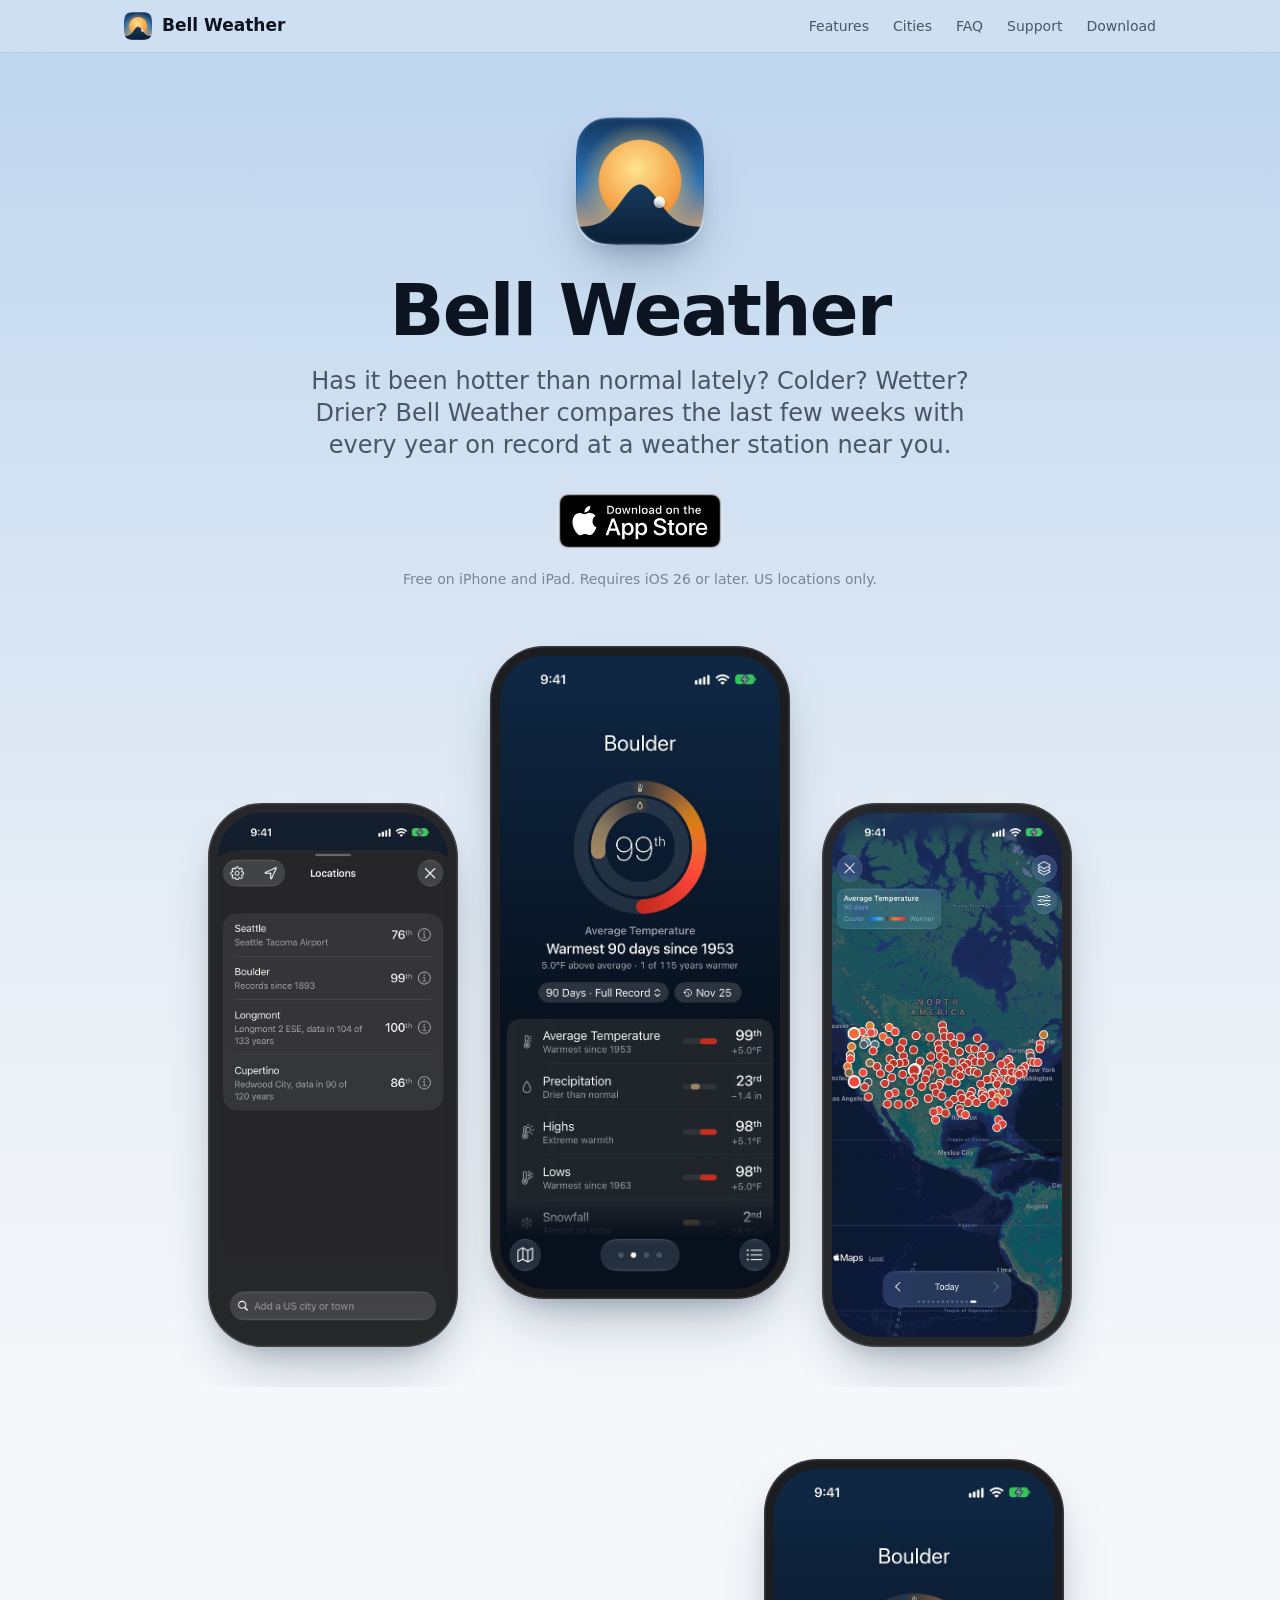
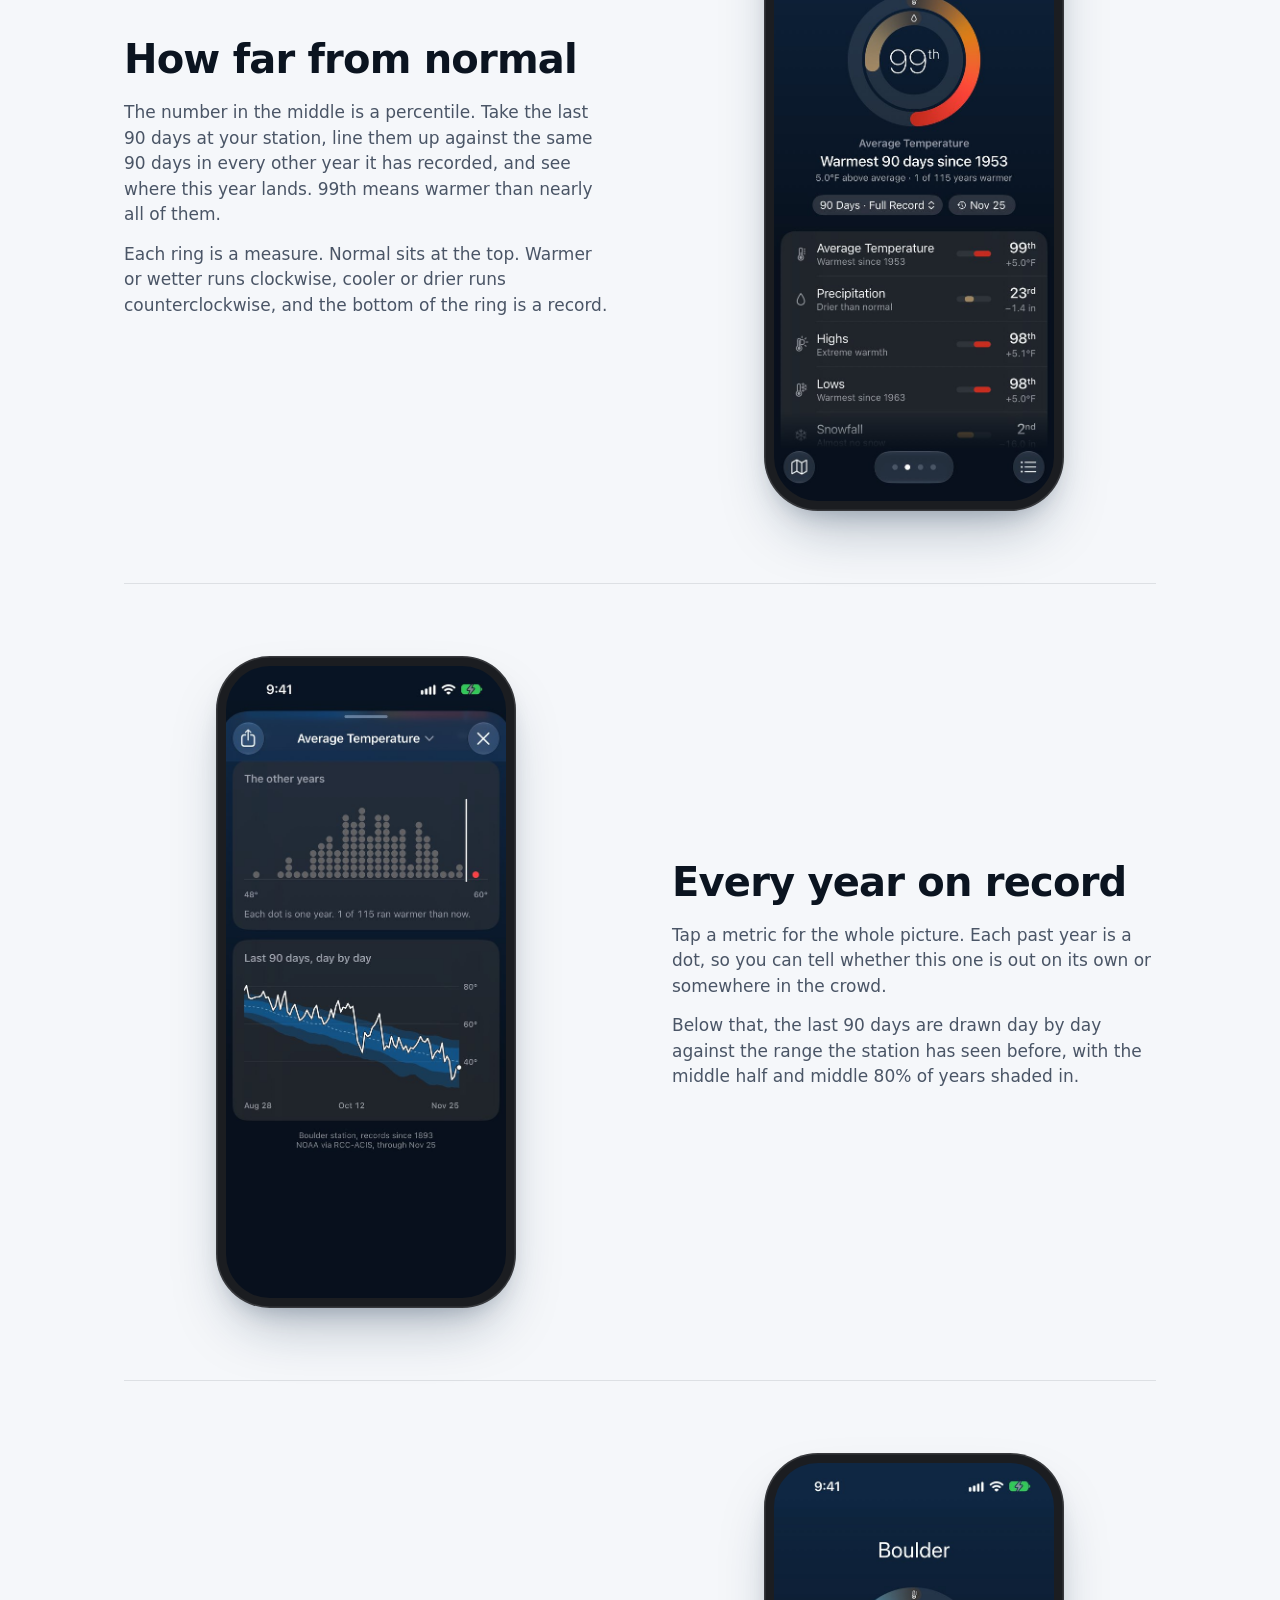
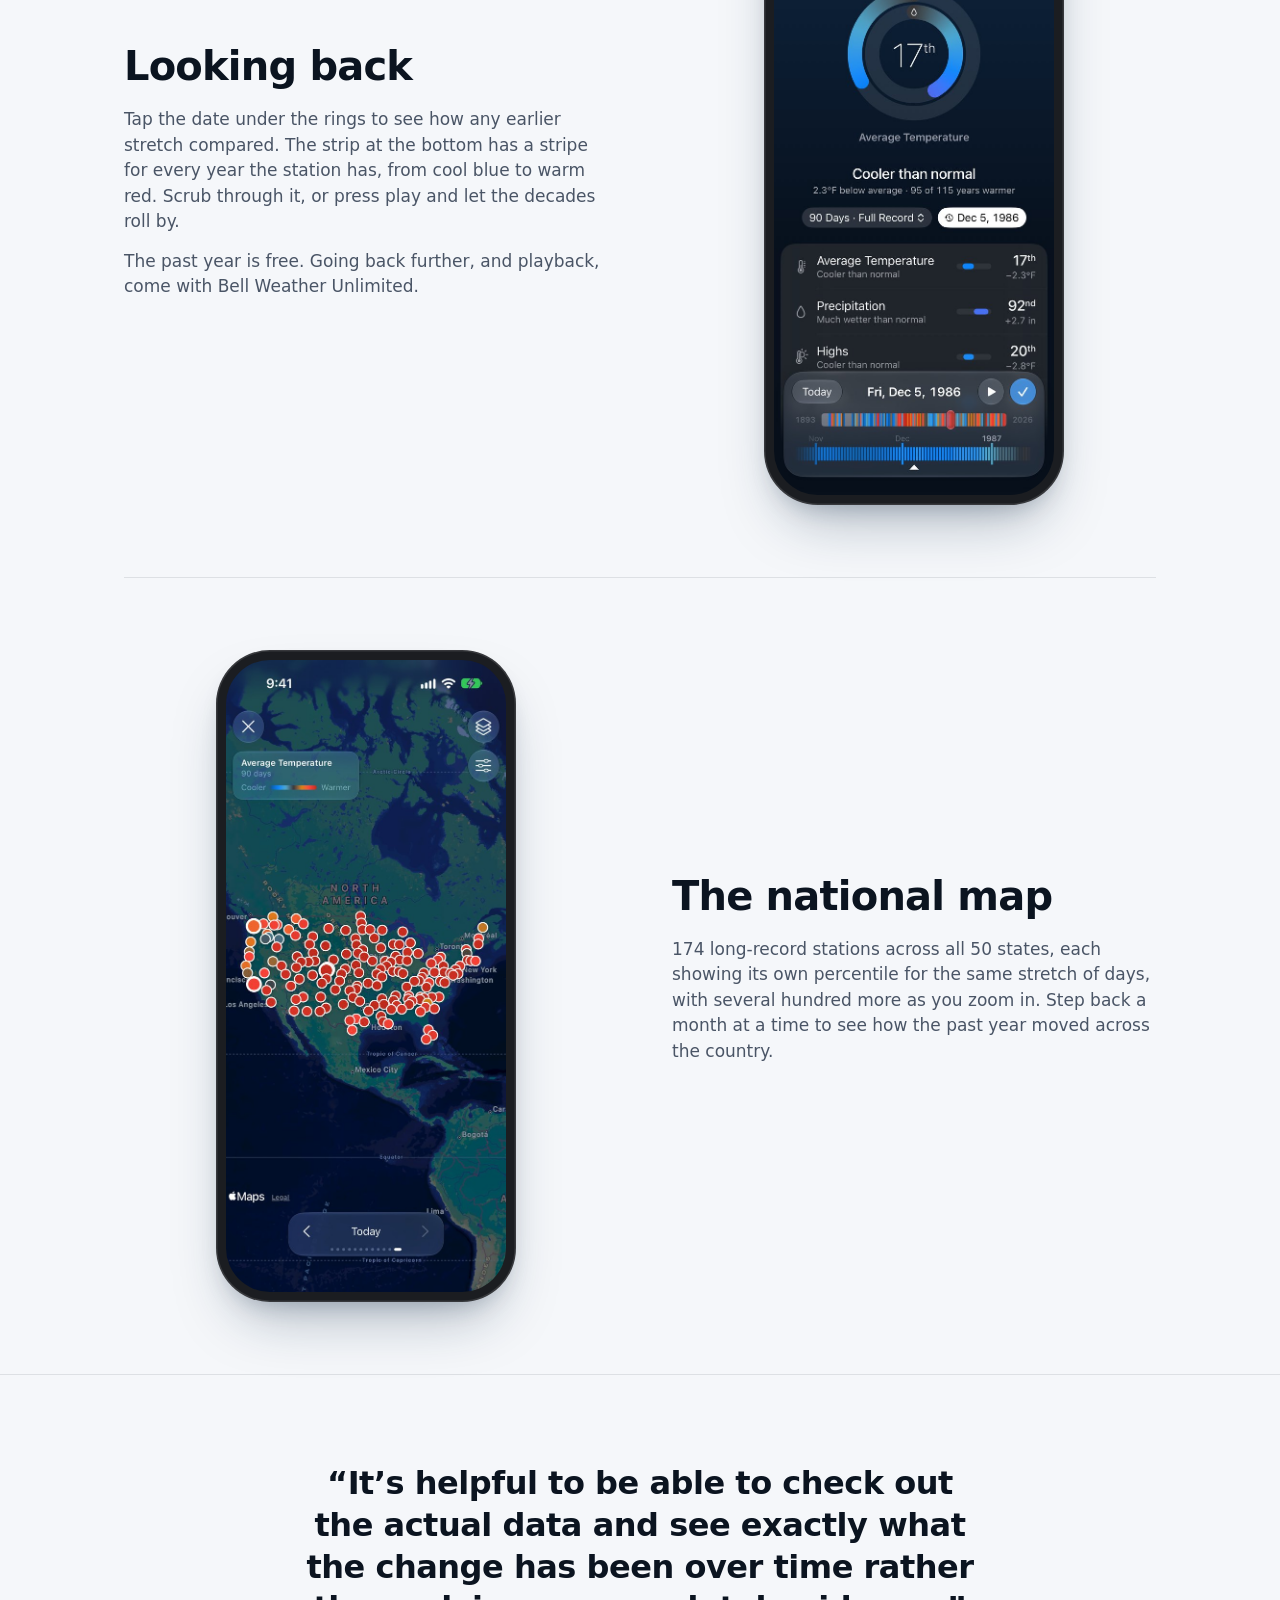
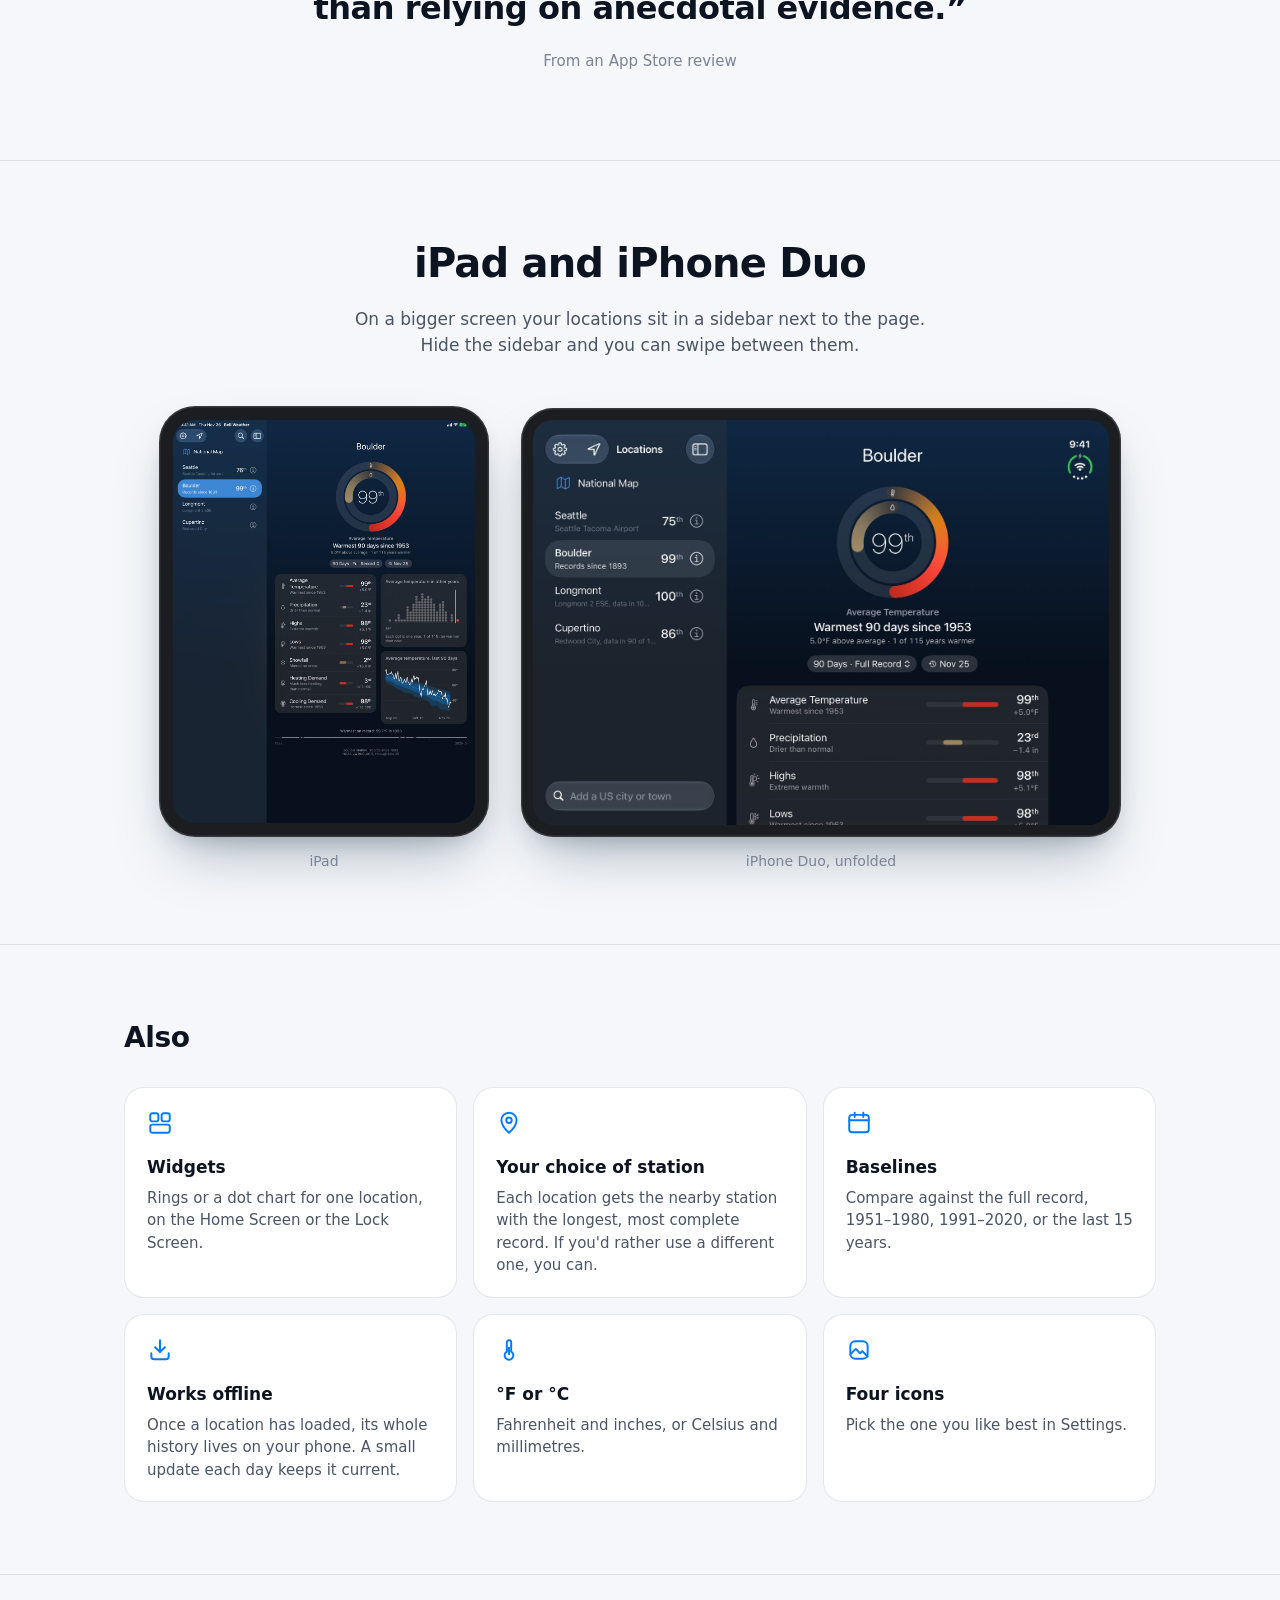
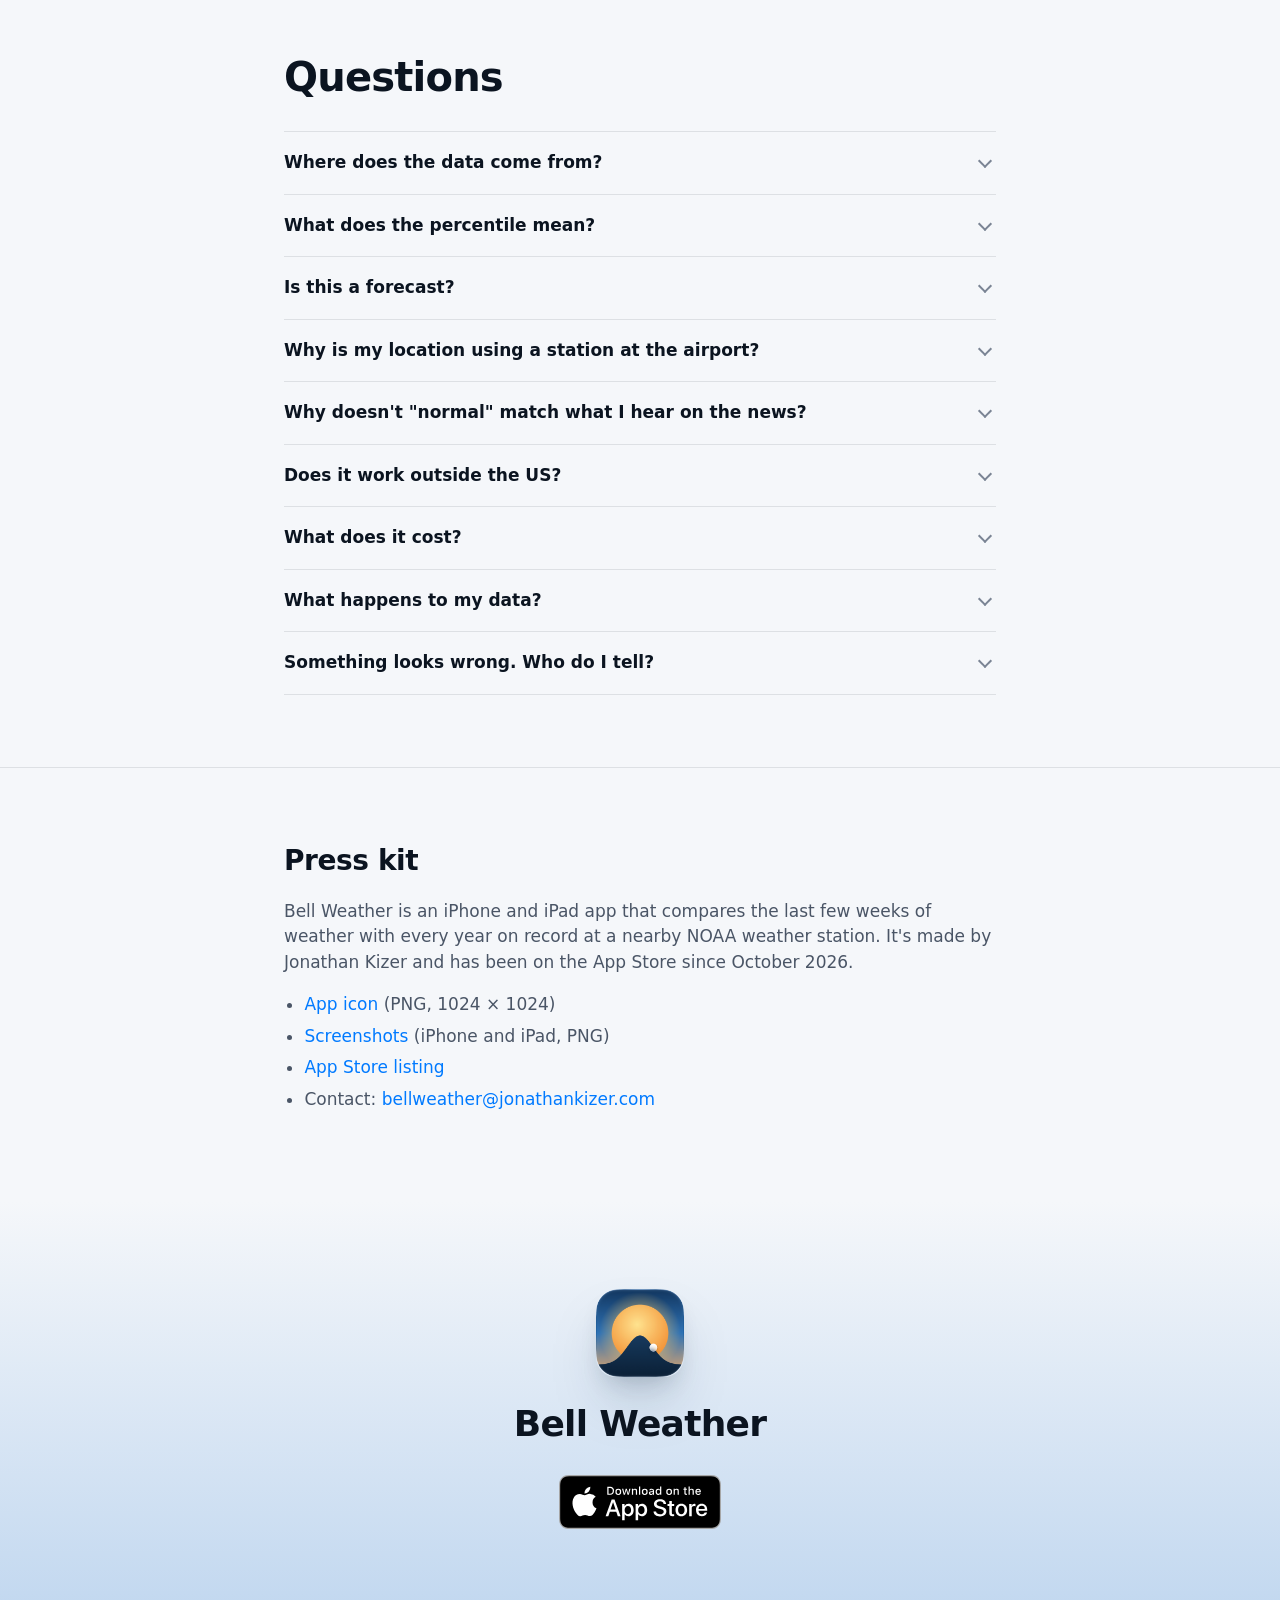
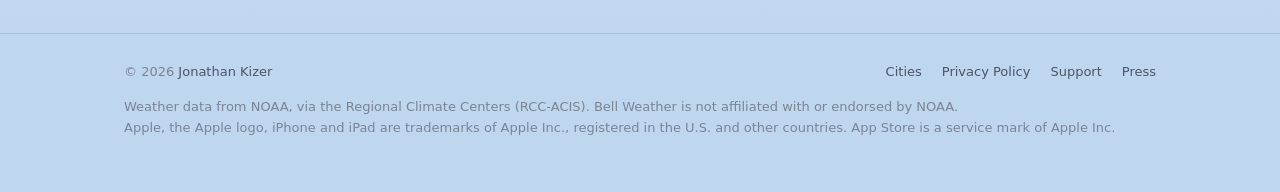
==== commit fd271be0: "Merge 1a625ea87ae22658cd80827621429fa7b3250245 into 3a498b421748899193ad1908c69249953d3d88b7" ====
--- a/index.html
+++ b/index.html
@@ -92,7 +92,7 @@
     <section class="feature flip">
       <div class="text">
         <h2>The national map</h2>
-        <p>174 long-record stations across all 50 states, each showing its own percentile for the same stretch of days. Step back a month at a time to see how the past year moved across the country.</p>
+        <p>174 long-record stations across all 50 states, each showing its own percentile for the same stretch of days, with several hundred more as you zoom in. Step back a month at a time to see how the past year moved across the country.</p>
       </div>
       <div class="media">
         <div class="phone"><img src="assets/img/iphone-04-map.jpg" alt="Map of the United States with a colored dot for each of 174 weather stations" width="603" height="1311" loading="lazy"></div>
--- a/assets/style.css
+++ b/assets/style.css
@@ -400,6 +400,11 @@
 .city-head h1 { font-size: clamp(30px, 4.6vw, 44px); letter-spacing: -0.025em; line-height: 1.1; margin: 0 0 22px; text-wrap: balance; }
 .city-head .verdict { font-size: clamp(22px, 3vw, 28px); font-weight: 600; letter-spacing: -0.015em; margin: 0 0 8px; }
 .city-head .lede { font-size: 19px; line-height: 1.45; color: var(--text-2); margin: 0 0 14px; }
+/* The app's opening read: the percentile, large and light, then the words. */
+.city-head .read { display: flex; align-items: flex-start; gap: 28px; margin: 0 0 6px; }
+.city-head .numeral { font-size: 104px; font-weight: 200; line-height: 0.9; letter-spacing: -0.04em; margin: 0; font-variant-numeric: tabular-nums; white-space: nowrap; }
+.city-head .numeral sup { font-size: 0.3em; font-weight: 400; letter-spacing: 0; vertical-align: top; position: relative; top: 0.25em; margin-left: 2px; }
+.city-head .numeral small { display: block; font-size: 12px; font-weight: 600; letter-spacing: 0.08em; text-transform: uppercase; color: var(--text-3); margin-top: 10px; }
 .city-head .fine { font-size: 14px; color: var(--text-3); margin: 0; }
 
 .city { padding: 8px 0 72px; }
@@ -435,6 +440,8 @@
 .strip figcaption span:last-child { text-align: right; }
 .strip figcaption small { display: block; color: var(--text-3); font-size: 12px; }
 
+.in-app { font-size: 15px; margin: 22px 4px 0; }
+
 .notes, .more { margin-top: 48px; padding-top: 28px; border-top: 1px solid var(--rule); }
 .notes p { font-size: 15px; }
 
@@ -456,6 +463,9 @@
 
 @media (max-width: 600px) {
   .city-head { padding-top: 36px; }
+  .city-head .read { gap: 18px; }
+  .city-head .numeral { font-size: 76px; }
+  .city-head .lede { font-size: 17px; }
   .metric { padding: 18px 16px 6px; border-radius: 16px; }
   .cities .says { font-size: 14px; }
   /* The metric's name on its own line, the three stretches under it. */
